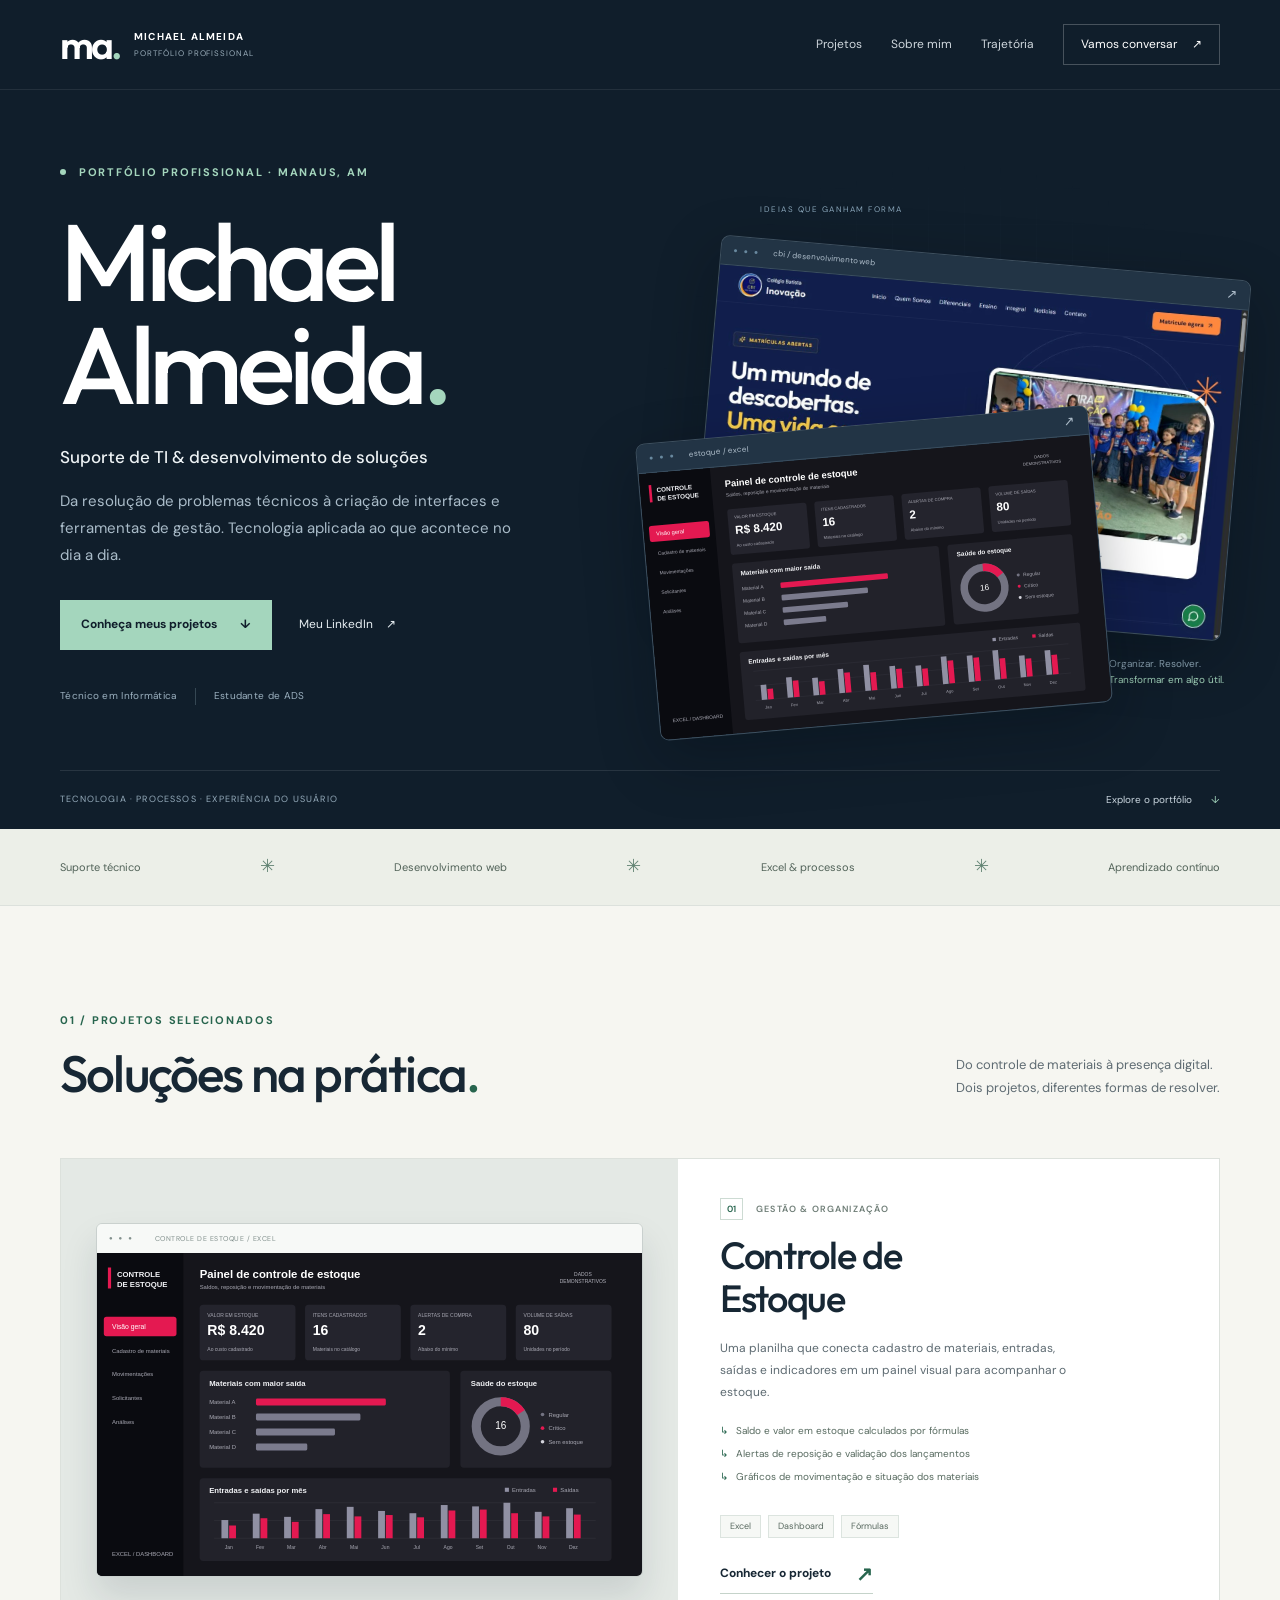
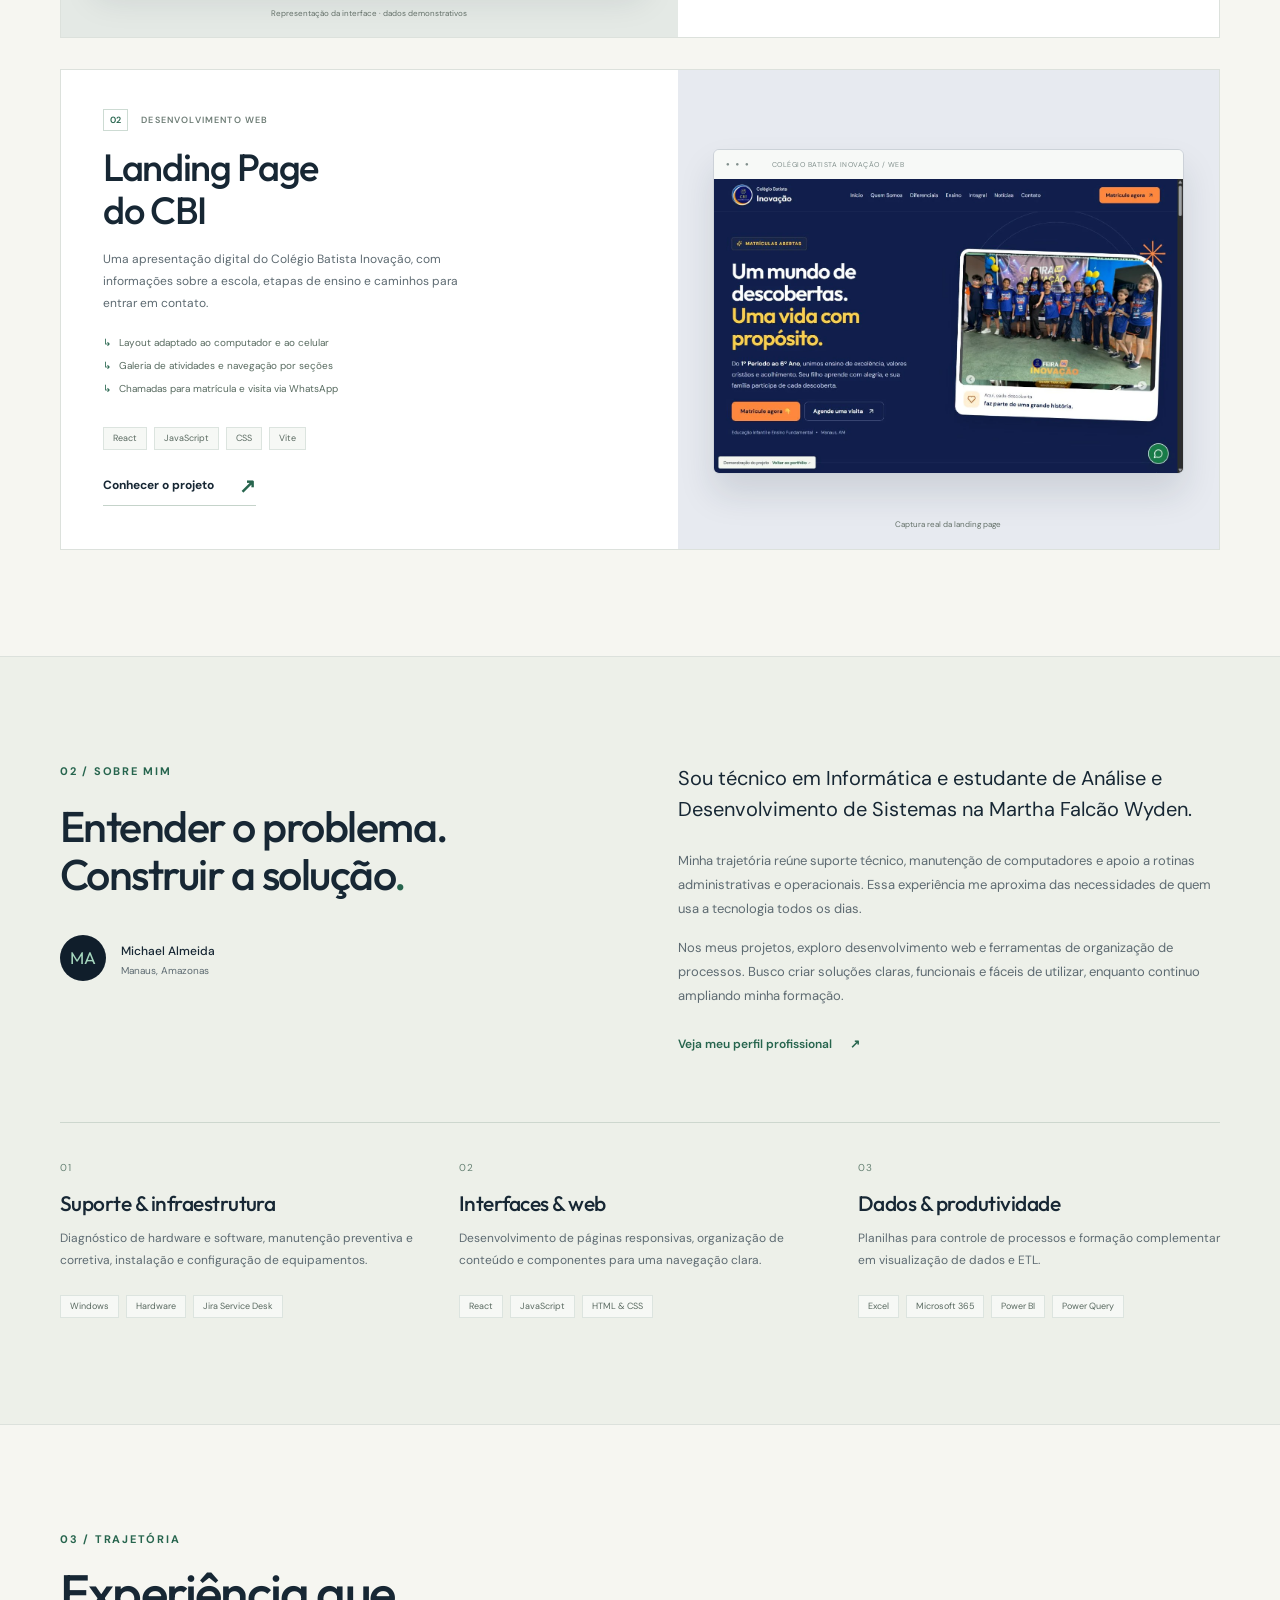
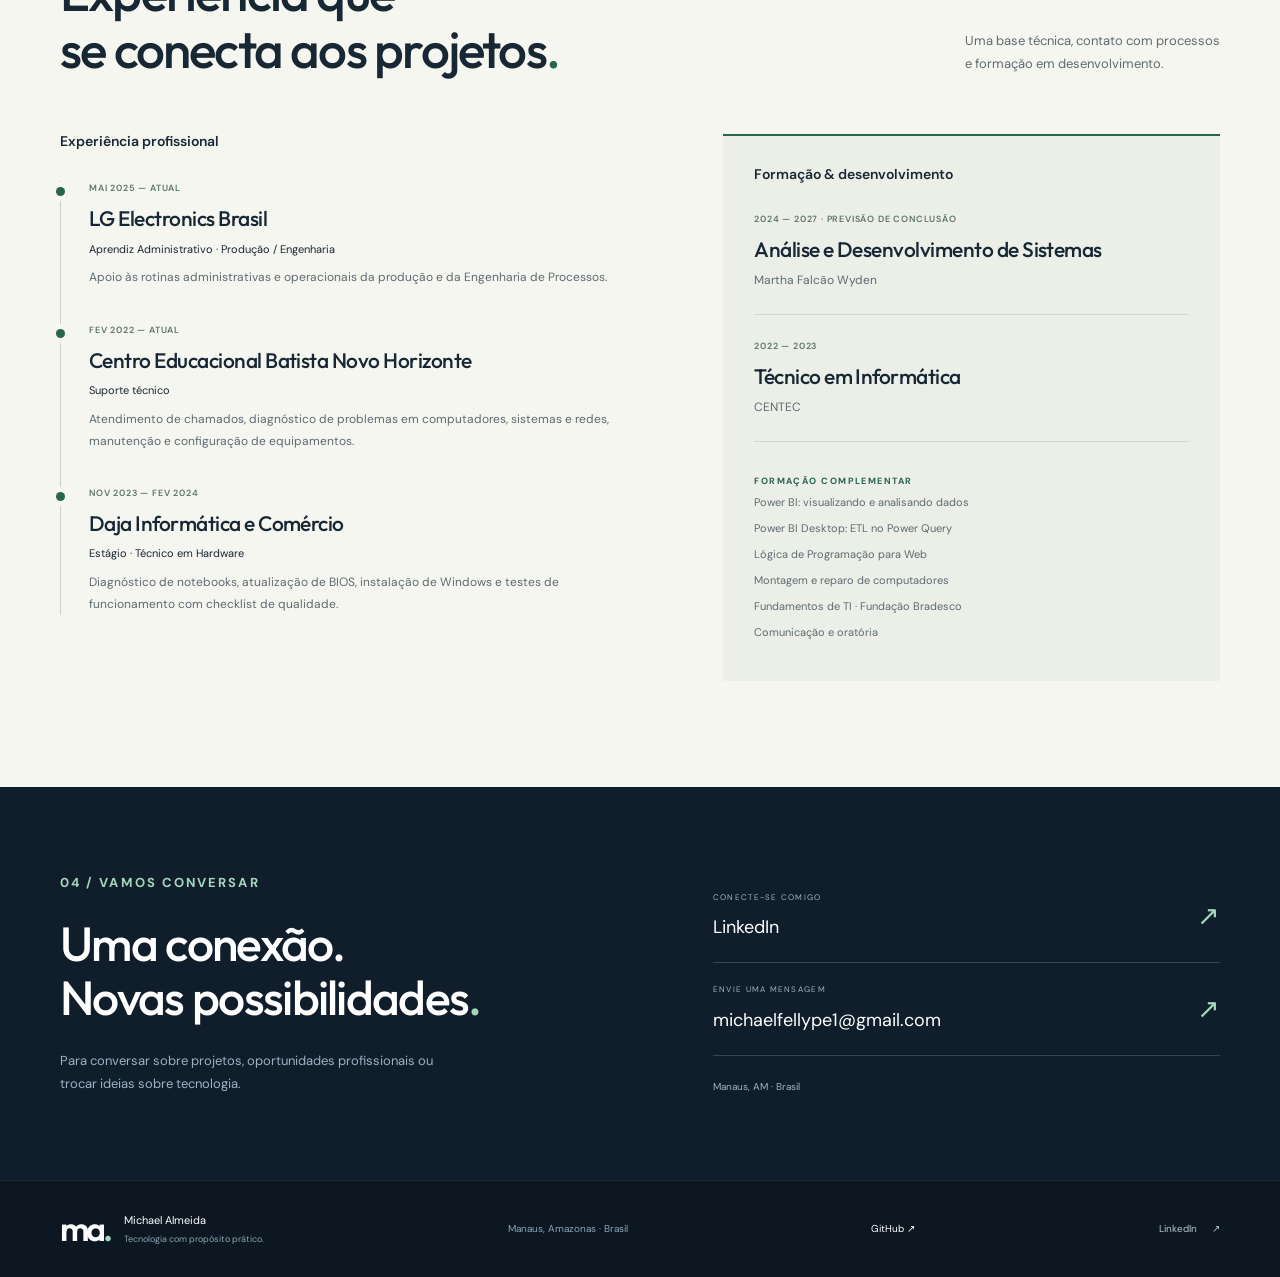
==== index.html @ f8f98b0d "Publicar portfólio profissional de Michael Almeida" ====
<!doctype html>
<html lang="pt-BR"><head><meta charset="utf-8"><meta name="viewport" content="width=device-width,initial-scale=1">
<title>Michael Almeida | Suporte de TI & Projetos</title><meta name="description" content="Conheça Michael Almeida: técnico de informática e estudante de ADS em Manaus. Projetos de controle de estoque em Excel e desenvolvimento web.">
<meta name="theme-color" content="#101e2b"><meta property="og:type" content="website"><meta property="og:locale" content="pt_BR"><meta property="og:title" content="Michael Almeida | Suporte de TI & Projetos"><meta property="og:description" content="Conheça Michael Almeida: técnico de informática e estudante de ADS em Manaus. Projetos de controle de estoque em Excel e desenvolvimento web.">
<link rel="icon" href="assets/favicon.svg" type="image/svg+xml"><link rel="preload" href="assets/fonts/dm-sans.woff2" as="font" type="font/woff2" crossorigin><link rel="stylesheet" href="assets/style.css"><script src="assets/main.js" defer></script><link rel="canonical" href="https://fellipemec.github.io/Portifolio/"><meta property="og:url" content="https://fellipemec.github.io/Portifolio/"><meta property="og:image" content="https://fellipemec.github.io/Portifolio/assets/social-card.png"><meta property="og:image:width" content="1265"><meta property="og:image:height" content="791"><meta property="og:image:alt" content="Portfólio de Michael Almeida, com projetos de controle de estoque e desenvolvimento web"><meta name="twitter:card" content="summary_large_image"><script type="application/ld+json">{"@context": "https://schema.org", "@type": "Person", "name": "Michael Almeida", "url": "https://fellipemec.github.io/Portifolio/", "jobTitle": "Técnico em Informática", "sameAs": ["https://www.linkedin.com/in/michael-almeida2/", "https://github.com/Fellipemec"]}</script></head><body>
<a class="skip-link" href="#conteudo">Pular para o conteúdo</a><header class="site-header"><div class="container header-inner">
<a class="brand" href="index.html" aria-label="Michael Almeida — início"><span class="monogram">ma<span>.</span></span><span class="brand-caption">MICHAEL ALMEIDA<br><small>PORTFÓLIO PROFISSIONAL</small></span></a>
<button class="menu-toggle" aria-label="Abrir menu" aria-controls="navigation" aria-expanded="false"><span></span><span></span></button>
<nav id="navigation" aria-label="Navegação principal"><a href="#projetos">Projetos</a><a href="#sobre">Sobre mim</a><a href="#trajetoria">Trajetória</a><a class="nav-contact" href="#contato">Vamos conversar <span aria-hidden="true">↗</span></a></nav></div></header>
<main id="conteudo">
<section class="hero" id="inicio"><div class="container hero-grid">
<div class="hero-copy"><p class="eyebrow light"><span class="status-dot"></span> PORTFÓLIO PROFISSIONAL · MANAUS, AM</p>
<h1>Michael<br>Almeida<span>.</span></h1><p class="hero-role">Suporte de TI & desenvolvimento de soluções</p>
<p class="hero-description">Da resolução de problemas técnicos à criação de interfaces e ferramentas de gestão. Tecnologia aplicada ao que acontece no dia a dia.</p>
<div class="hero-actions"><a class="button primary" href="#projetos">Conheça meus projetos <span aria-hidden="true">↓</span></a><a class="hero-link" href="https://www.linkedin.com/in/michael-almeida2/" target="_blank" rel="noopener noreferrer">Meu LinkedIn <span aria-hidden="true">↗</span></a></div>
<div class="hero-meta"><span>Técnico em Informática</span><span>Estudante de ADS</span></div></div>
<div class="hero-visual" aria-label="Prévias dos projetos de Michael Almeida">
<div class="visual-grid" aria-hidden="true"></div><span class="visual-label">IDEIAS QUE GANHAM FORMA</span>
<a class="hero-window school-window" href="projeto-cbi.html" aria-label="Conhecer a landing page do CBI"><div class="window-bar"><span class="window-dots" aria-hidden="true">● ● ●</span><span>cbi / desenvolvimento web</span><span aria-hidden="true">↗</span></div><img src="assets/cbi-preview.webp" width="1265" height="712" alt="Página inicial do Colégio Batista Inovação, com identidade azul e amarelo"></a>
<a class="hero-window stock-window" href="projeto-estoque.html" aria-label="Conhecer o controle de estoque"><div class="window-bar"><span class="window-dots" aria-hidden="true">● ● ●</span><span>estoque / excel</span><span aria-hidden="true">↗</span></div><img src="assets/estoque-preview.svg" width="1200" height="710" alt="Representação do painel de controle de estoque com dados demonstrativos"></a>
<div class="visual-note"><span class="note-mark" aria-hidden="true">↳</span><span>Organizar. Resolver.<br><strong>Transformar em algo útil.</strong></span></div></div></div>
<div class="container hero-bottom"><span>TECNOLOGIA · PROCESSOS · EXPERIÊNCIA DO USUÁRIO</span><a href="#projetos">Explore o portfólio <span aria-hidden="true">↓</span></a></div></section>
<div class="expertise-strip"><div class="container"><span>Suporte técnico</span><i aria-hidden="true">✳</i><span>Desenvolvimento web</span><i aria-hidden="true">✳</i><span>Excel & processos</span><i aria-hidden="true">✳</i><span>Aprendizado contínuo</span></div></div>
<section class="section projects" id="projetos"><div class="container"><div class="section-heading"><div><p class="eyebrow">01 / PROJETOS SELECIONADOS</p><h2>Soluções na prática<span>.</span></h2></div><p>Do controle de materiais à presença digital.<br>Dois projetos, diferentes formas de resolver.</p></div>
<article class="project-card"><a class="project-image stock-stage" href="projeto-estoque.html" aria-label="Ver projeto Controle de Estoque"><div class="project-browser"><div class="browser-top"><span aria-hidden="true">● ● ●</span><span>CONTROLE DE ESTOQUE / EXCEL</span></div><img src="assets/estoque-preview.svg" width="1200" height="710" loading="lazy" alt="Representação da interface do controle de estoque em Excel"></div><span class="image-caption">Representação da interface · dados demonstrativos</span></a>
<div class="project-copy"><div class="project-kicker"><span>01</span> GESTÃO & ORGANIZAÇÃO</div><h3>Controle de<br>Estoque</h3><p>Uma planilha que conecta cadastro de materiais, entradas, saídas e indicadores em um painel visual para acompanhar o estoque.</p><ul class="feature-list"><li>Saldo e valor em estoque calculados por fórmulas</li><li>Alertas de reposição e validação dos lançamentos</li><li>Gráficos de movimentação e situação dos materiais</li></ul><div class="tags"><span>Excel</span><span>Dashboard</span><span>Fórmulas</span></div><a class="project-link" href="projeto-estoque.html">Conhecer o projeto <span aria-hidden="true">↗</span></a></div></article>
<article class="project-card reverse"><a class="project-image school-stage" href="projeto-cbi.html" aria-label="Ver projeto Landing Page do CBI"><div class="project-browser"><div class="browser-top"><span aria-hidden="true">● ● ●</span><span>COLÉGIO BATISTA INOVAÇÃO / WEB</span></div><img src="assets/cbi-preview.webp" width="1265" height="712" loading="lazy" alt="Captura real da landing page do Colégio Batista Inovação"></div><span class="image-caption">Captura real da landing page</span></a>
<div class="project-copy"><div class="project-kicker"><span>02</span> DESENVOLVIMENTO WEB</div><h3>Landing Page<br>do CBI</h3><p>Uma apresentação digital do Colégio Batista Inovação, com informações sobre a escola, etapas de ensino e caminhos para entrar em contato.</p><ul class="feature-list"><li>Layout adaptado ao computador e ao celular</li><li>Galeria de atividades e navegação por seções</li><li>Chamadas para matrícula e visita via WhatsApp</li></ul><div class="tags"><span>React</span><span>JavaScript</span><span>CSS</span><span>Vite</span></div><a class="project-link" href="projeto-cbi.html">Conhecer o projeto <span aria-hidden="true">↗</span></a></div></article>
</div></section>
<section class="section about" id="sobre"><div class="container about-grid"><div><p class="eyebrow">02 / SOBRE MIM</p><h2>Entender o problema.<br>Construir a solução<span>.</span></h2><div class="about-signature"><span class="signature-avatar">MA</span><span><strong>Michael Almeida</strong><small>Manaus, Amazonas</small></span></div></div><div class="about-copy"><p class="lead">Sou técnico em Informática e estudante de Análise e Desenvolvimento de Sistemas na Martha Falcão Wyden.</p><p>Minha trajetória reúne suporte técnico, manutenção de computadores e apoio a rotinas administrativas e operacionais. Essa experiência me aproxima das necessidades de quem usa a tecnologia todos os dias.</p><p>Nos meus projetos, exploro desenvolvimento web e ferramentas de organização de processos. Busco criar soluções claras, funcionais e fáceis de utilizar, enquanto continuo ampliando minha formação.</p><a class="text-link" href="https://www.linkedin.com/in/michael-almeida2/" target="_blank" rel="noopener noreferrer">Veja meu perfil profissional <span aria-hidden="true">↗</span></a></div></div>
<div class="container skills-grid"><div class="skill-column"><span class="skill-number">01</span><h3>Suporte & infraestrutura</h3><p>Diagnóstico de hardware e software, manutenção preventiva e corretiva, instalação e configuração de equipamentos.</p><div class="tags"><span>Windows</span><span>Hardware</span><span>Jira Service Desk</span></div></div><div class="skill-column"><span class="skill-number">02</span><h3>Interfaces & web</h3><p>Desenvolvimento de páginas responsivas, organização de conteúdo e componentes para uma navegação clara.</p><div class="tags"><span>React</span><span>JavaScript</span><span>HTML & CSS</span></div></div><div class="skill-column"><span class="skill-number">03</span><h3>Dados & produtividade</h3><p>Planilhas para controle de processos e formação complementar em visualização de dados e ETL.</p><div class="tags"><span>Excel</span><span>Microsoft 365</span><span>Power BI</span><span>Power Query</span></div></div></div></section>
<section class="section career" id="trajetoria"><div class="container"><div class="section-heading"><div><p class="eyebrow">03 / TRAJETÓRIA</p><h2>Experiência que<br>se conecta aos projetos<span>.</span></h2></div><p>Uma base técnica, contato com processos<br>e formação em desenvolvimento.</p></div><div class="career-grid"><div><h3 class="column-title">Experiência profissional</h3><ol class="timeline"><li><span class="timeline-date">MAI 2025 — ATUAL</span><h4>LG Electronics Brasil</h4><p class="timeline-role">Aprendiz Administrativo · Produção / Engenharia</p><p>Apoio às rotinas administrativas e operacionais da produção e da Engenharia de Processos.</p></li><li><span class="timeline-date">FEV 2022 — ATUAL</span><h4>Centro Educacional Batista Novo Horizonte</h4><p class="timeline-role">Suporte técnico</p><p>Atendimento de chamados, diagnóstico de problemas em computadores, sistemas e redes, manutenção e configuração de equipamentos.</p></li><li><span class="timeline-date">NOV 2023 — FEV 2024</span><h4>Daja Informática e Comércio</h4><p class="timeline-role">Estágio · Técnico em Hardware</p><p>Diagnóstico de notebooks, atualização de BIOS, instalação de Windows e testes de funcionamento com checklist de qualidade.</p></li></ol></div><div class="education-panel"><h3 class="column-title">Formação & desenvolvimento</h3><div class="education-item"><span class="timeline-date">2024 — 2027 · PREVISÃO DE CONCLUSÃO</span><h4>Análise e Desenvolvimento de Sistemas</h4><p>Martha Falcão Wyden</p></div><div class="education-item"><span class="timeline-date">2022 — 2023</span><h4>Técnico em Informática</h4><p>CENTEC</p></div><div class="learning"><span class="eyebrow">FORMAÇÃO COMPLEMENTAR</span><ul><li>Power BI: visualizando e analisando dados</li><li>Power BI Desktop: ETL no Power Query</li><li>Lógica de Programação para Web</li><li>Montagem e reparo de computadores</li><li>Fundamentos de TI · Fundação Bradesco</li><li>Comunicação e oratória</li></ul></div></div></div></div></section>
<section class="contact" id="contato"><div class="container contact-grid"><div><p class="eyebrow light">04 / VAMOS CONVERSAR</p><h2>Uma conexão.<br>Novas possibilidades<span>.</span></h2><p>Para conversar sobre projetos, oportunidades profissionais ou trocar ideias sobre tecnologia.</p></div><div class="contact-links"><a href="https://www.linkedin.com/in/michael-almeida2/" target="_blank" rel="noopener noreferrer"><span><small>CONECTE-SE COMIGO</small>LinkedIn</span><span aria-hidden="true">↗</span></a><a href="mailto:michaelfellype1@gmail.com"><span><small>ENVIE UMA MENSAGEM</small>michaelfellype1@gmail.com</span><span aria-hidden="true">↗</span></a><p>Manaus, AM · Brasil</p></div></div></section></main>
<footer class="site-footer"><div class="container footer-inner"><a class="brand" href="index.html"><span class="monogram">ma<span>.</span></span><span>Michael Almeida<small>Tecnologia com propósito prático.</small></span></a><p>Manaus, Amazonas · Brasil</p><a href="https://github.com/Fellipemec" target="_blank" rel="noopener noreferrer">GitHub ↗</a><a href="https://www.linkedin.com/in/michael-almeida2/" target="_blank" rel="noopener noreferrer">LinkedIn <span aria-hidden="true">↗</span></a></div></footer></body></html>
---- assets/style.css ----
@font-face{font-family:DM Sans;src:url(fonts/dm-sans.woff2) format('woff2');font-weight:100 1000;font-display:swap}@font-face{font-family:Outfit;src:url(fonts/outfit.woff2) format('woff2');font-weight:100 900;font-display:swap}
:root{--navy:#101e2b;--navy2:#172938;--paper:#f6f6f1;--ink:#172734;--muted:#5e6b72;--line:#dce1dc;--accent:#a4d6bd;--green:#27654e;--white:#fff;--font:DM Sans,Arial,sans-serif}*{box-sizing:border-box}html{scroll-behavior:smooth;scroll-padding-top:95px}body{margin:0;background:var(--paper);color:var(--ink);font-family:var(--font);line-height:1.65;-webkit-font-smoothing:antialiased}a{color:inherit;text-decoration:none}button,input{font:inherit}button,a,input{-webkit-tap-highlight-color:transparent}a:focus-visible,button:focus-visible,input:focus-visible{outline:3px solid #4f9e7a;outline-offset:5px}img{display:block;max-width:100%;height:auto}h1,h2,h3,h4,p,figure{margin:0}h1,h2,h3,h4{font-family:Outfit,Arial,sans-serif;line-height:1.12;letter-spacing:-.035em;font-weight:500}h2{font-size:clamp(35px,4vw,52px)}h2>span,h1>span{color:var(--green)}p{color:var(--muted)}.container{width:min(1160px,calc(100% - 96px));margin:auto}.section{padding:106px 0}.eyebrow{font-size:11px;letter-spacing:.16em;font-weight:700;line-height:1.5;margin-bottom:23px;color:var(--green)}.eyebrow.light{color:var(--accent)}.skip-link{position:fixed;z-index:100;left:16px;top:-100px;padding:10px 15px;background:var(--white);color:var(--ink)}.skip-link:focus{top:10px}.site-header{height:90px;background:var(--navy);color:#fff;border-bottom:1px solid #ffffff14;position:sticky;top:0;z-index:20}.header-inner{height:100%;display:flex;align-items:center;justify-content:space-between;gap:30px}.brand{display:flex;align-items:center;gap:14px}.monogram{font-family:Outfit,Arial,sans-serif;font-size:39px;letter-spacing:-3px;font-weight:600;line-height:1}.monogram>span{color:var(--accent)}.brand-caption{font-size:10px;line-height:1.55;letter-spacing:.12em;font-weight:700}.brand-caption small{color:#99acb9;font-size:8px;letter-spacing:.12em;font-weight:400}.site-header nav{display:flex;align-items:center;gap:29px;font-size:12px}.site-header nav>a{padding:10px 0;color:#ced6dc}.site-header nav>a:hover{color:var(--accent)}.site-header nav>a.nav-contact{padding:10px 17px;border:1px solid #ffffff3b;color:#fff}.nav-contact span{margin-left:12px}.menu-toggle{display:none}.hero{background:var(--navy);color:#fff;overflow:hidden}.hero-grid{display:grid;grid-template-columns:1fr 1fr;gap:40px;align-items:center;padding-top:74px;padding-bottom:65px}.status-dot{display:inline-block;width:6px;height:6px;background:var(--accent);border-radius:50%;margin:0 8px 1px 0}.hero h1{font-size:clamp(70px,8.5vw,112px);line-height:.95;letter-spacing:-.055em;font-weight:500;margin:28px 0}.hero h1>span,.contact h2>span,.case-hero h1>span{color:var(--accent)}.hero-role{color:#eef3f5;font-size:17px;font-weight:500;margin-bottom:17px}.hero-description{max-width:460px;color:#aabcc9;font-size:15px;line-height:1.8}.hero-actions{display:flex;gap:27px;align-items:center;margin-top:31px}.button{display:inline-flex;gap:23px;align-items:center;justify-content:center;padding:15px 21px;font-size:12px;font-weight:700;border:0;transition:background .2s,transform .2s}.button:hover{transform:translateY(-2px)}.button.primary{color:var(--navy);background:var(--accent)}.button.primary:hover{background:#c5e7d5}.hero-link{font-size:12px;color:#e6edf1}.hero-link span{margin-left:10px}.hero-meta{display:flex;gap:18px;font-size:10px;letter-spacing:.03em;margin-top:38px;color:#9bb0bf}.hero-meta span+span{padding-left:18px;border-left:1px solid #6f859266}.hero-visual{height:495px;position:relative;isolation:isolate}.visual-grid{position:absolute;inset:-35px -55px -20px -20px;z-index:-1;background-image:linear-gradient(#aec5d809 1px,transparent 1px),linear-gradient(90deg,#aec5d809 1px,transparent 1px);background-size:36px 36px;mask-image:radial-gradient(ellipse at center,#000 20%,transparent 70%)}.visual-label{position:absolute;top:16px;left:100px;font-size:8px;letter-spacing:.19em;color:#88a4b8}.hero-window{display:block;position:absolute;width:95%;border:1px solid #a6b9c941;border-radius:9px;overflow:hidden;box-shadow:0 20px 60px #030a114d;background:#1b2c3b;transition:transform .3s}.school-window{top:70px;left:45px;transform:rotate(5deg);z-index:1}.school-window:hover{transform:rotate(2deg) translateY(-5px)}.stock-window{top:237px;left:-13px;width:81%;z-index:2;transform:rotate(-5deg)}.stock-window:hover{transform:rotate(-2deg) translateY(-5px)}.window-bar{height:29px;display:flex;align-items:center;gap:13px;padding:0 12px;color:#aebdca;font-size:8px;font-family:var(--font);border-bottom:1px solid #aec5d82e;background:#223445}.window-bar>span:last-child{margin-left:auto;font-size:13px}.window-dots{font-size:7px;letter-spacing:2px;color:#69899f}.visual-note{position:absolute;bottom:-17px;right:-4px;display:flex;align-items:center;gap:12px;color:#91a9b9;font-size:10px;line-height:1.6}.visual-note strong{font-weight:400;color:var(--accent)}.note-mark{font-size:33px;color:var(--accent)}.hero-bottom{display:flex;justify-content:space-between;align-items:center;border-top:1px solid #ffffff1a;padding:21px 0;color:#97adbd;font-size:9px;letter-spacing:.13em}.hero-bottom a{letter-spacing:0;font-size:10px;color:#cad6df}.hero-bottom a>span{margin-left:16px;color:var(--accent)}.expertise-strip{border-bottom:1px solid var(--line);background:#ecefe8}.expertise-strip>.container{display:flex;align-items:center;justify-content:space-between;gap:15px;padding:23px 0;color:#526359;font-size:11px}.expertise-strip i{color:#608271;font-size:18px;font-style:normal}.section-heading{display:flex;justify-content:space-between;align-items:flex-end;gap:30px;margin-bottom:55px}.section-heading .eyebrow{margin-bottom:17px}.section-heading>p{font-size:13px;line-height:1.8;margin-bottom:3px}.project-card{display:grid;grid-template-columns:1.14fr 1fr;background:#fff;border:1px solid var(--line);margin-top:31px;min-height:443px}.project-image{position:relative;display:flex;flex-direction:column;justify-content:center;align-items:center;padding:44px 35px 40px;overflow:hidden;min-width:0}.stock-stage{background:#e4e9e5}.school-stage{background:#e7eaf0}.project-browser{width:100%;border-radius:6px;overflow:hidden;border:1px solid #17273420;box-shadow:0 20px 35px #17273420;transition:transform .3s}.project-image:hover .project-browser{transform:translateY(-5px)}.browser-top{display:flex;align-items:center;gap:21px;font-size:7px;letter-spacing:.07em;color:#82908d;background:#f7f9f7;padding:9px 12px}.browser-top>span:first-child{font-size:6px;letter-spacing:2px}.image-caption{position:absolute;bottom:17px;font-size:8px;color:#647169;text-align:center}.project-copy{padding:43px 42px;display:flex;flex-direction:column;align-items:flex-start}.project-kicker{color:#6e7d76;font-size:9px;letter-spacing:.13em;margin-bottom:18px;font-weight:600}.project-kicker>span{color:var(--green);border:1px solid #cddbd3;padding:4px 6px;margin-right:10px;letter-spacing:0}.project-copy h3{font-size:38px;margin-bottom:17px}.project-copy>p{font-size:12px;line-height:1.85;max-width:370px}.feature-list{padding:0;list-style:none;margin:19px 0 24px;font-size:10px;color:#586b60;line-height:1.8}.feature-list li{padding-left:16px;position:relative;margin-bottom:5px}.feature-list li:before{content:'↳';position:absolute;left:0;color:var(--green)}.tags{display:flex;gap:7px;flex-wrap:wrap}.tags>span{font-size:9px;padding:4px 9px;border:1px solid #dce4df;background:#f6f8f5;color:#5a6a61;line-height:1.45}.project-link{display:inline-flex;gap:25px;justify-content:space-between;align-items:center;font-size:12px;font-weight:700;margin-top:26px;border-bottom:1px solid #c5d3ca;padding-bottom:9px;color:var(--ink)}.project-link:hover,.text-link:hover{color:var(--green)}.project-link span{color:var(--green);font-size:20px;line-height:1}.reverse .project-image{order:2}.reverse .project-copy{order:1}.about{background:#edf0e9;border-top:1px solid var(--line);border-bottom:1px solid var(--line)}.about-grid{display:grid;grid-template-columns:1fr 1fr;gap:75px}.about-grid h2{font-size:43px}.about-copy .lead{font-size:20px;line-height:1.55;color:var(--ink);margin-bottom:24px}.about-copy>p:not(.lead){font-size:13px;line-height:1.85;margin-bottom:15px}.text-link{display:inline-flex;gap:18px;align-items:center;font-size:12px;font-weight:600;color:var(--green);background:none;border:0;padding:0;cursor:pointer}.about-copy>.text-link{margin-top:12px}.about-signature{display:flex;align-items:center;gap:15px;margin-top:37px}.signature-avatar{display:flex;align-items:center;justify-content:center;width:46px;height:46px;border-radius:50%;background:var(--navy);color:var(--accent);font-family:Outfit;font-size:17px}.about-signature strong{font-size:12px;font-weight:500}.about-signature small{display:block;font-size:10px;color:var(--muted)}.skills-grid{display:grid;grid-template-columns:repeat(3,1fr);gap:37px;margin-top:66px;padding-top:37px;border-top:1px solid #cdd7ce}.skill-number{display:block;color:#688375;font-size:10px;letter-spacing:.1em;margin-bottom:15px}.skill-column h3{font-size:21px;margin-bottom:13px;letter-spacing:-.025em}.skill-column p{font-size:12px;line-height:1.8;margin-bottom:23px}.career-grid{display:grid;grid-template-columns:1.15fr 1fr;gap:92px}.column-title{font-family:var(--font);font-size:14px;letter-spacing:0;margin-bottom:32px;font-weight:600}.timeline{margin:0;padding:0 0 0 22px;list-style:none;border-left:1px solid #c7d3cb}.timeline>li{position:relative;padding:0 0 34px 6px}.timeline>li:last-child{padding-bottom:0}.timeline>li:before{content:'';position:absolute;left:-27px;top:6px;width:9px;height:9px;background:var(--green);border-radius:50%;box-shadow:0 0 0 5px var(--paper)}.timeline-date{display:block;font-size:9px;letter-spacing:.09em;color:#5b7665;margin-bottom:9px;font-weight:600}.timeline h4,.education-item h4{font-size:21px;line-height:1.3;letter-spacing:-.025em;margin-bottom:7px}.timeline p{font-size:12px;line-height:1.8}.timeline .timeline-role{color:var(--ink);font-size:11px;margin-bottom:8px}.education-panel{background:#ecefe8;padding:31px;align-self:start;border-top:2px solid var(--green)}.education-panel .column-title{margin-bottom:30px}.education-item{padding-bottom:24px;margin-bottom:24px;border-bottom:1px solid #d0d9d0}.education-item p{font-size:12px}.learning .eyebrow{font-size:9px;margin-bottom:13px}.learning ul{list-style:none;padding:0;margin:0;font-size:11px;color:var(--muted)}.learning li{margin-bottom:8px}.contact{padding:84px 0;background:var(--navy);color:#fff}.contact-grid{display:grid;grid-template-columns:1.1fr 1fr;gap:95px;align-items:center}.contact h2{font-size:48px;margin-bottom:24px}.contact p{color:#9cb2c1;font-size:13px;max-width:380px;line-height:1.8}.contact-links>a{display:flex;justify-content:space-between;align-items:center;gap:15px;border-bottom:1px solid #ffffff2b;padding:20px 0;font-size:18px}.contact-links>a:hover{color:var(--accent)}.contact-links small{display:block;font-size:8px;letter-spacing:.16em;color:#9fb4c3;margin-bottom:9px}.contact-links>a>span:last-child{font-size:27px;color:var(--accent)}.contact-links>p{margin-top:22px;font-size:10px}.site-footer{background:#0c1721;color:#fff;border-top:1px solid #ffffff14;padding:30px 0}.footer-inner{display:flex;justify-content:space-between;align-items:center;gap:20px;font-size:10px}.footer-inner .monogram{font-size:34px}.footer-inner .brand>span:last-child{font-size:11px}.footer-inner small{display:block;color:#8ba3b5;font-size:9px;margin-top:3px}.footer-inner p{color:#8ba3b5}.footer-inner>a:last-child{color:#b4c5d0}.footer-inner>a:last-child span{margin-left:12px}.back-link{font-size:12px;color:var(--green)}.case-hero{background:var(--navy);padding:38px 0 99px;color:#fff}.case-hero .back-link{color:#b1c5d1;display:inline-block;margin-bottom:55px}.case-hero .eyebrow{margin-bottom:20px}.case-hero h1{font-size:clamp(44px,6vw,74px);margin-bottom:22px;max-width:900px}.case-subtitle{max-width:620px;font-size:18px;color:#b4c7d5;line-height:1.6;margin-bottom:27px}.dark-tags>span{background:#213443;border-color:#ffffff22;color:#b7cbd9}.case-body{padding:0 0 80px}.case-preview{position:relative;margin-top:-43px;border:1px solid #cdd4cf;background:#fff;padding:18px;box-shadow:0 13px 45px #0b20300b}.case-preview>img{width:100%;aspect-ratio:1200/710;object-fit:cover;object-position:top}.case-preview figcaption{font-size:10px;text-align:center;color:var(--muted);padding:12px 4px 0}.case-narrative{display:grid;grid-template-columns:repeat(3,1fr);gap:38px;padding:72px 0;border-bottom:1px solid var(--line)}.case-narrative .eyebrow{font-size:9px;margin-bottom:16px}.case-narrative h2{font-size:28px;margin-bottom:18px}.case-narrative p{font-size:13px;line-height:1.85}.case-functions{padding:68px 0}.case-functions h2{font-size:40px}.function-grid{display:grid;grid-template-columns:repeat(3,1fr);gap:33px 36px;margin-top:40px}.function-grid article{border-top:1px solid #cdd8cf;padding-top:19px}.function-grid h3{font-size:22px;margin-bottom:13px}.function-grid p{font-size:12px;line-height:1.85}.stock-demo{padding:40px;background:#e7ece5;margin-bottom:60px;border:1px solid #d3ddd2}.demo-intro h2{font-size:38px;margin-bottom:16px}.demo-intro p{font-size:13px;margin-bottom:10px}.demo-intro .demo-note{font-size:10px;color:#52675c;margin-bottom:25px}.demo-fields{display:grid;grid-template-columns:repeat(4,1fr);gap:18px}.demo-fields label{font-size:11px;color:#4b6154}.demo-fields input{display:block;min-width:0;width:100%;background:#fff;border:1px solid #acbcb0;padding:12px 14px;margin-top:7px;font-size:16px;border-radius:0;color:var(--ink)}.demo-results{display:grid;grid-template-columns:repeat(3,1fr);gap:18px;margin:26px 0 13px;background:var(--navy);padding:26px;color:#fff}.demo-results small{font-size:8px;letter-spacing:.1em;color:#abbecb;display:block;margin-bottom:7px}.demo-results output{font-size:23px;font-family:Outfit;line-height:1.2;display:block}.demo-results .regular{color:var(--accent)}.demo-results .critical{color:#f4c573}.demo-results .empty{color:#ffb0b0}.demo-formula{font-size:10px;margin-bottom:16px}.case-next{border-top:1px solid var(--line);padding-top:29px;display:flex;justify-content:space-between;gap:20px;align-items:center}.case-next .project-link{margin:0}.case-contact{background:var(--navy);color:white;padding:51px 0}.case-contact>.container{display:flex;justify-content:space-between;align-items:center;gap:30px}.case-contact h2{font-size:32px}.live-project{display:flex;justify-content:space-between;align-items:center;gap:30px;background:#e7ece5;padding:40px;margin-bottom:60px}.live-project h2{font-size:35px;margin-bottom:12px}.live-project p{font-size:13px;max-width:500px}
@media(min-width:1500px){.hero-grid{padding-top:96px;padding-bottom:95px}.hero-visual{height:505px}}@media(max-width:1000px){.container{width:calc(100% - 64px)}.hero-grid{gap:20px}.hero h1{font-size:90px}.hero-actions{gap:18px}.hero-visual{height:430px}.school-window{left:20px}.stock-window{top:225px}.visual-note{bottom:-5px;font-size:9px}.project-copy{padding:35px 28px}.project-image{padding:35px 23px}.project-copy h3{font-size:33px}.about-grid{gap:40px}.about-grid h2{font-size:37px}.career-grid{gap:40px}.contact-grid{gap:40px}.contact-links>a{font-size:16px}.contact h2{font-size:42px}.hero-description{font-size:13px}.hero-actions .button{padding:14px 15px;gap:12px;font-size:11px}.hero-link{font-size:11px}}
@media(max-width:760px){html{scroll-padding-top:78px}.container{width:calc(100% - 40px)}.site-header{height:75px}.brand-caption{font-size:9px}.brand-caption small{font-size:7px}.monogram{font-size:35px}.menu-toggle{display:flex;flex-direction:column;gap:6px;width:41px;height:41px;justify-content:center;align-items:center;background:transparent;border:1px solid #ffffff30;cursor:pointer}.menu-toggle span{width:17px;height:1px;background:#fff;transition:transform .2s}.menu-toggle[aria-expanded=true] span:first-child{transform:translateY(3.5px) rotate(45deg)}.menu-toggle[aria-expanded=true] span:last-child{transform:translateY(-3.5px) rotate(-45deg)}.site-header nav{display:none;position:absolute;top:75px;left:0;width:100%;background:var(--navy);padding:20px;box-shadow:0 10px 15px #0002;flex-direction:column;align-items:stretch;gap:10px;border-top:1px solid #ffffff20}.site-header nav.is-open{display:flex}.site-header nav>a{padding:11px 8px}.hero-grid{grid-template-columns:1fr;padding-top:47px;padding-bottom:25px;gap:22px}.hero h1{font-size:clamp(70px,14vw,96px);margin:25px 0}.hero-role{font-size:16px}.hero-description{font-size:14px;max-width:480px}.hero-actions{gap:23px}.hero-actions .button{padding:15px 19px;font-size:12px;gap:15px}.hero-meta{margin-top:28px;font-size:9px}.hero-visual{height:350px;max-width:490px;width:100%;justify-self:center}.visual-label{left:55px;top:9px}.school-window{top:38px;left:20px;width:89%}.stock-window{top:151px;width:75%;left:0}.visual-note{bottom:0;right:5px}.hero-bottom{padding:18px 0}.hero-bottom>span{font-size:7px;letter-spacing:.09em;max-width:200px}.hero-bottom a{font-size:9px}.expertise-strip>.container{display:grid;grid-template-columns:1fr 1fr;gap:12px 15px;padding:19px 0;font-size:10px}.expertise-strip i{display:none}.section{padding:68px 0}.section-heading{display:block;margin-bottom:35px}.section-heading>p{margin-top:21px;font-size:12px}.section-heading h2{font-size:37px}.project-card{grid-template-columns:1fr;margin-top:25px}.project-image{min-height:270px;padding:30px 25px 44px}.project-copy{padding:29px}.project-copy h3{font-size:34px}.project-copy>p{font-size:13px;max-width:none}.feature-list{font-size:11px}.project-link{font-size:12px}.reverse .project-image,.reverse .project-copy{order:initial}.about-grid{grid-template-columns:1fr;gap:31px}.about-grid h2{font-size:36px}.about-signature{margin-top:26px}.about-copy .lead{font-size:19px}.skills-grid{grid-template-columns:1fr;gap:29px;margin-top:40px;padding-top:29px}.skill-column:not(:last-child){border-bottom:1px solid #d0dacf;padding-bottom:25px}.skill-column .tags{margin-top:17px}.skill-column p{margin-bottom:15px}.career-grid{grid-template-columns:1fr;gap:40px}.education-panel{padding:26px}.contact{padding:63px 0}.contact-grid{grid-template-columns:1fr;gap:27px}.contact h2{font-size:37px}.contact-links>a{font-size:16px}.footer-inner{flex-wrap:wrap;gap:25px}.footer-inner .brand{width:100%}.footer-inner p{font-size:9px}.case-hero{padding:26px 0 85px}.case-hero .back-link{margin-bottom:34px}.case-hero h1{font-size:47px}.case-subtitle{font-size:16px}.case-preview{padding:9px}.case-preview figcaption{font-size:9px}.case-narrative{grid-template-columns:1fr;padding:45px 0;gap:31px}.case-narrative h2{font-size:28px}.case-narrative p{font-size:13px}.case-functions{padding:45px 0}.case-functions h2{font-size:33px}.function-grid{grid-template-columns:1fr 1fr;gap:25px 20px;margin-top:28px}.function-grid h3{font-size:20px}.stock-demo{padding:24px;margin-bottom:40px}.demo-intro h2{font-size:30px}.demo-fields{grid-template-columns:1fr 1fr;gap:17px}.demo-results{grid-template-columns:1fr;padding:20px;gap:21px}.demo-results output{font-size:25px}.case-next{align-items:flex-start;flex-direction:column;gap:20px}.case-contact>.container{align-items:flex-start;flex-direction:column;gap:25px}.case-contact h2{font-size:29px}.live-project{flex-direction:column;align-items:flex-start;padding:25px;gap:23px}.live-project h2{font-size:30px}.case-body{padding-bottom:50px}}
@media(max-width:370px){.container{width:calc(100% - 32px)}.hero h1{font-size:68px}.hero-role{font-size:14px}.hero-actions{gap:15px}.hero-actions .button{font-size:10px;padding:14px 12px}.hero-link{font-size:10px}.hero-visual{height:307px}.stock-window{top:135px}.function-grid{grid-template-columns:1fr}.contact-links>a{font-size:14px}.hero-meta{gap:10px}.hero-meta span+span{padding-left:10px}}@media(prefers-reduced-motion:reduce){html{scroll-behavior:auto}*,*:before,*:after{transition:none!important;animation:none!important}}
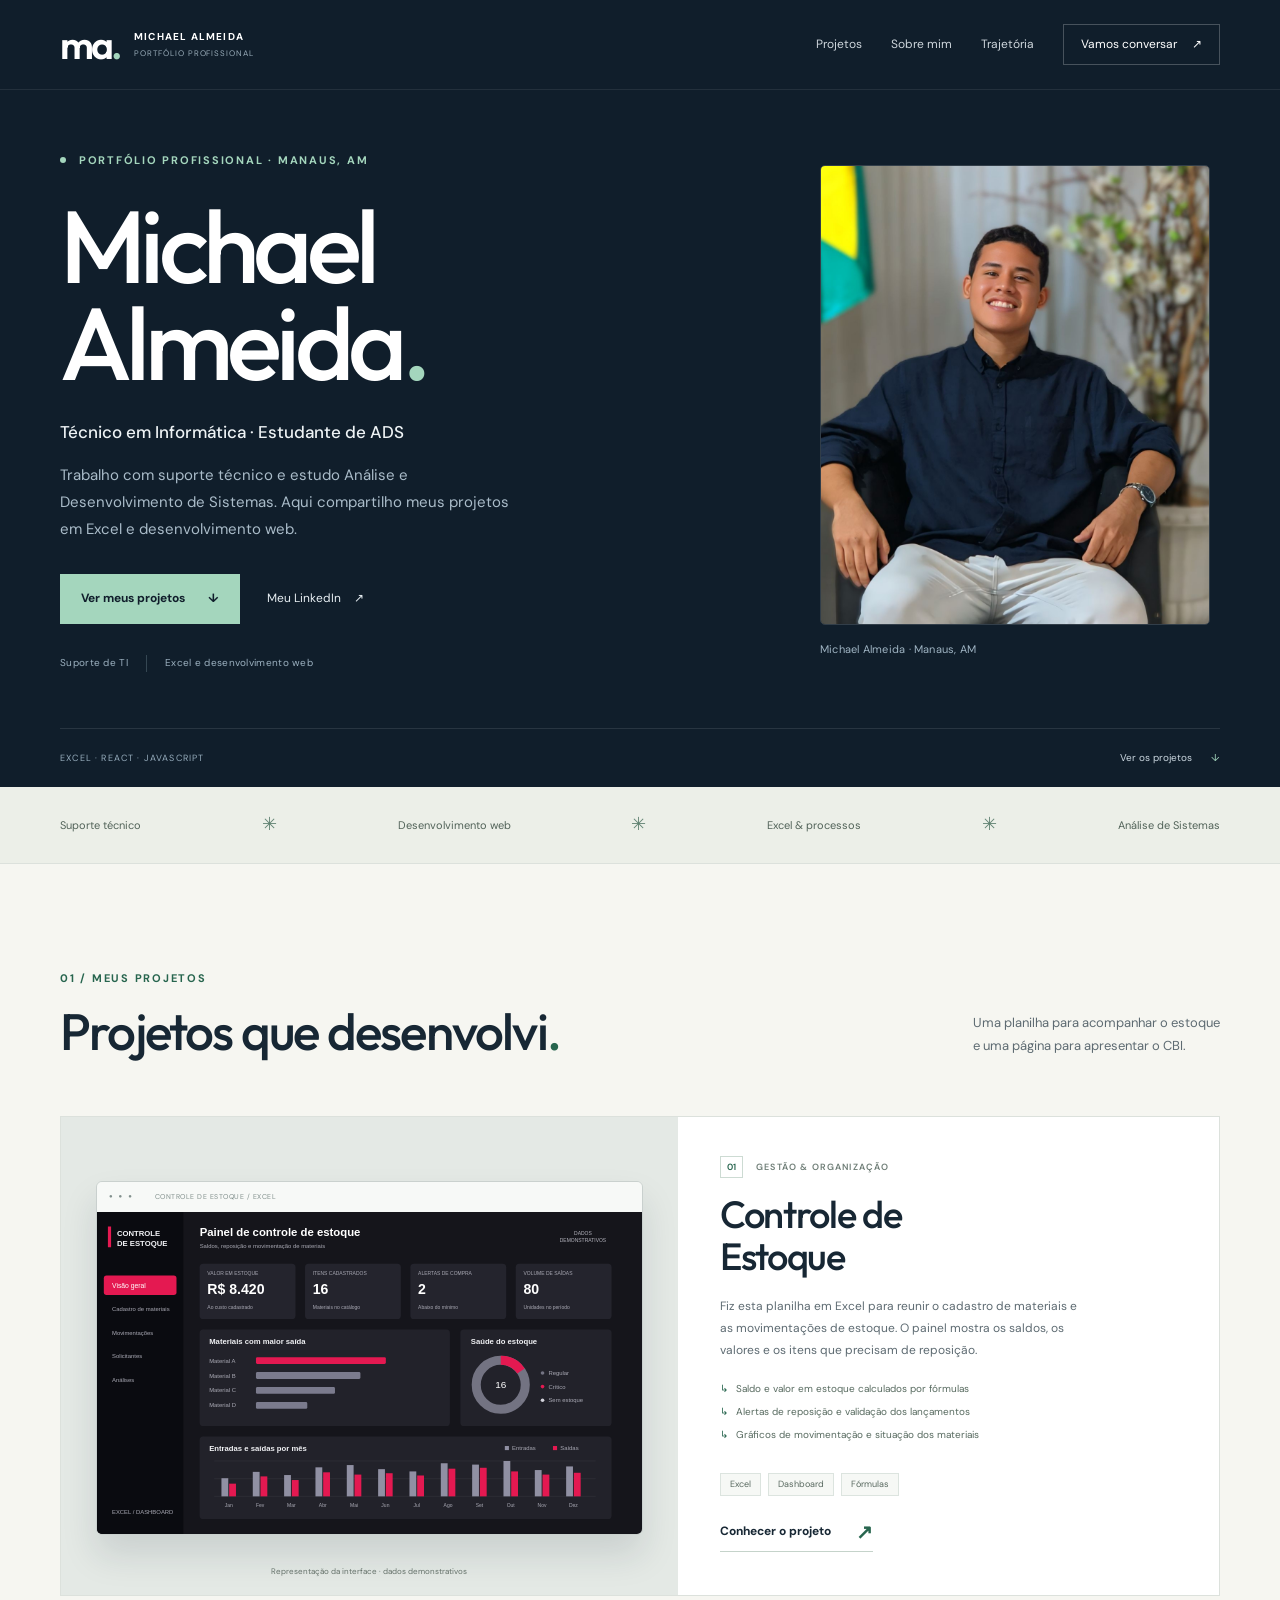
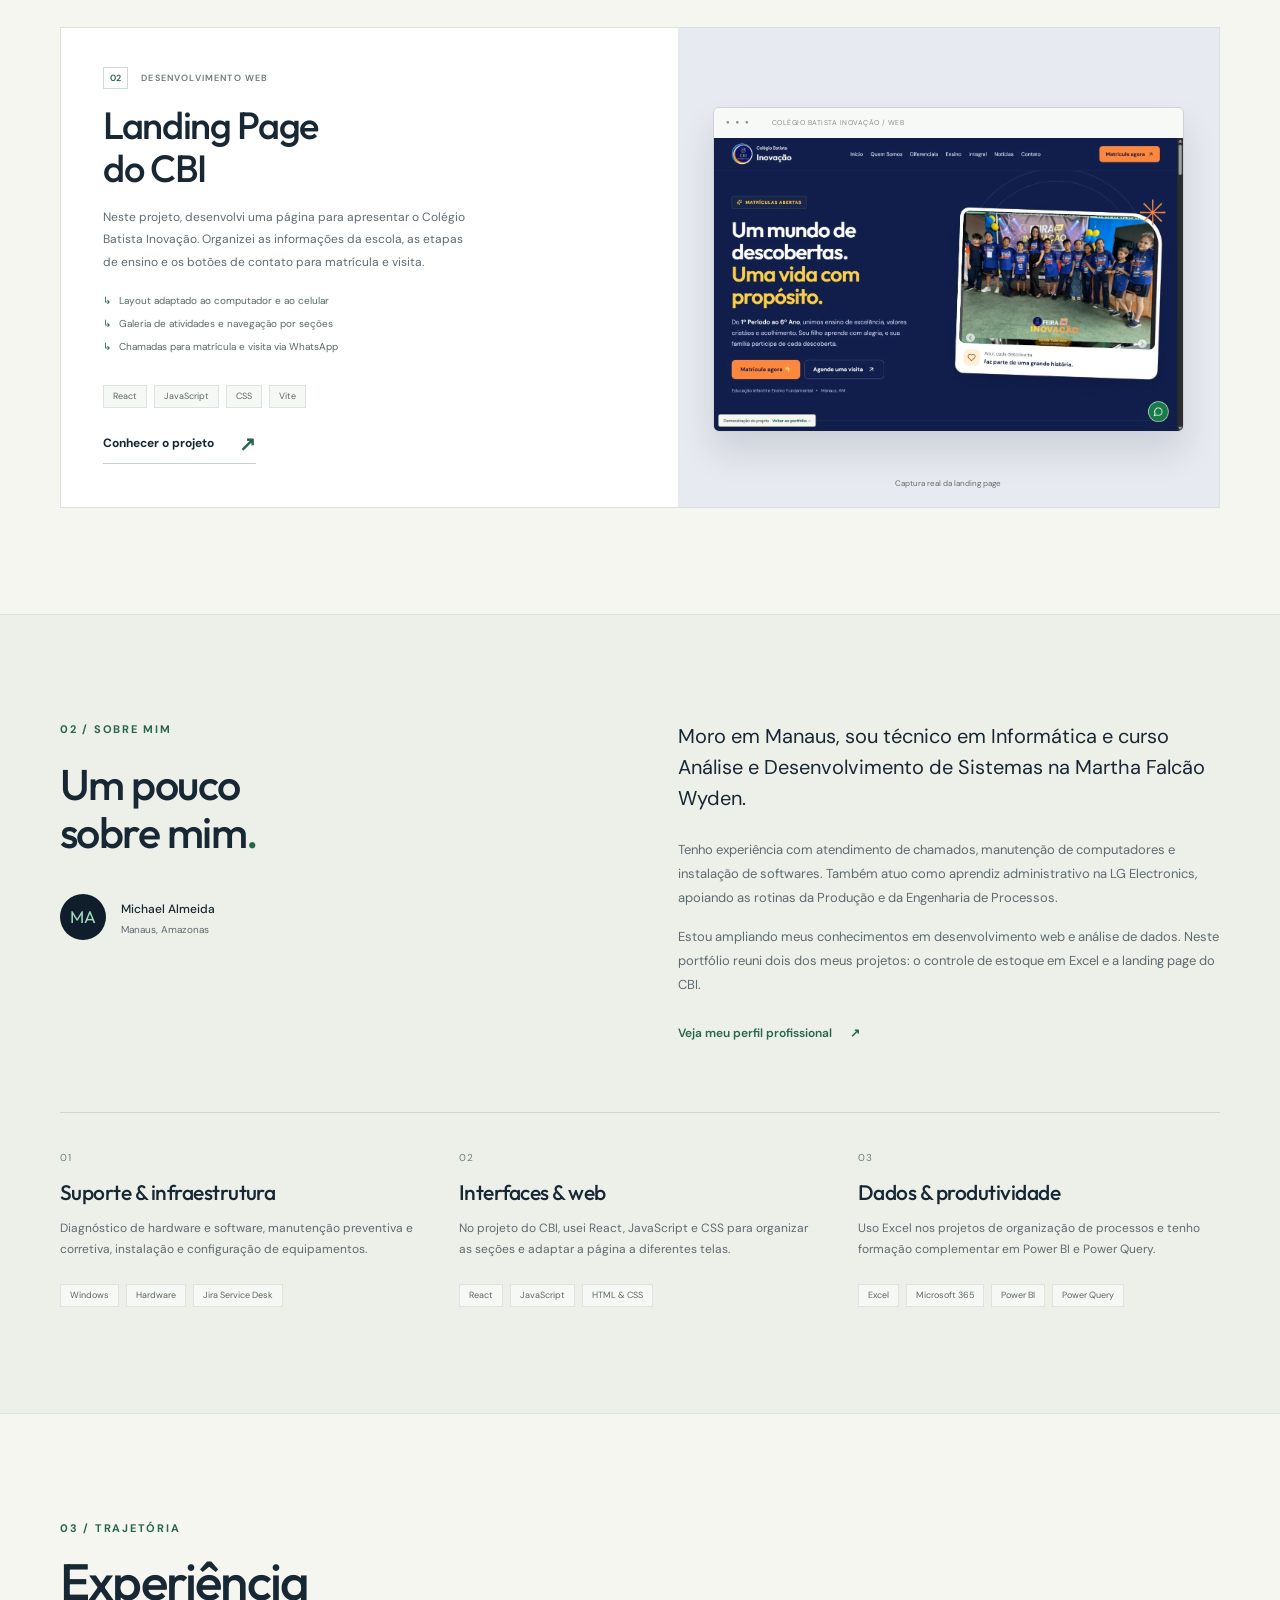
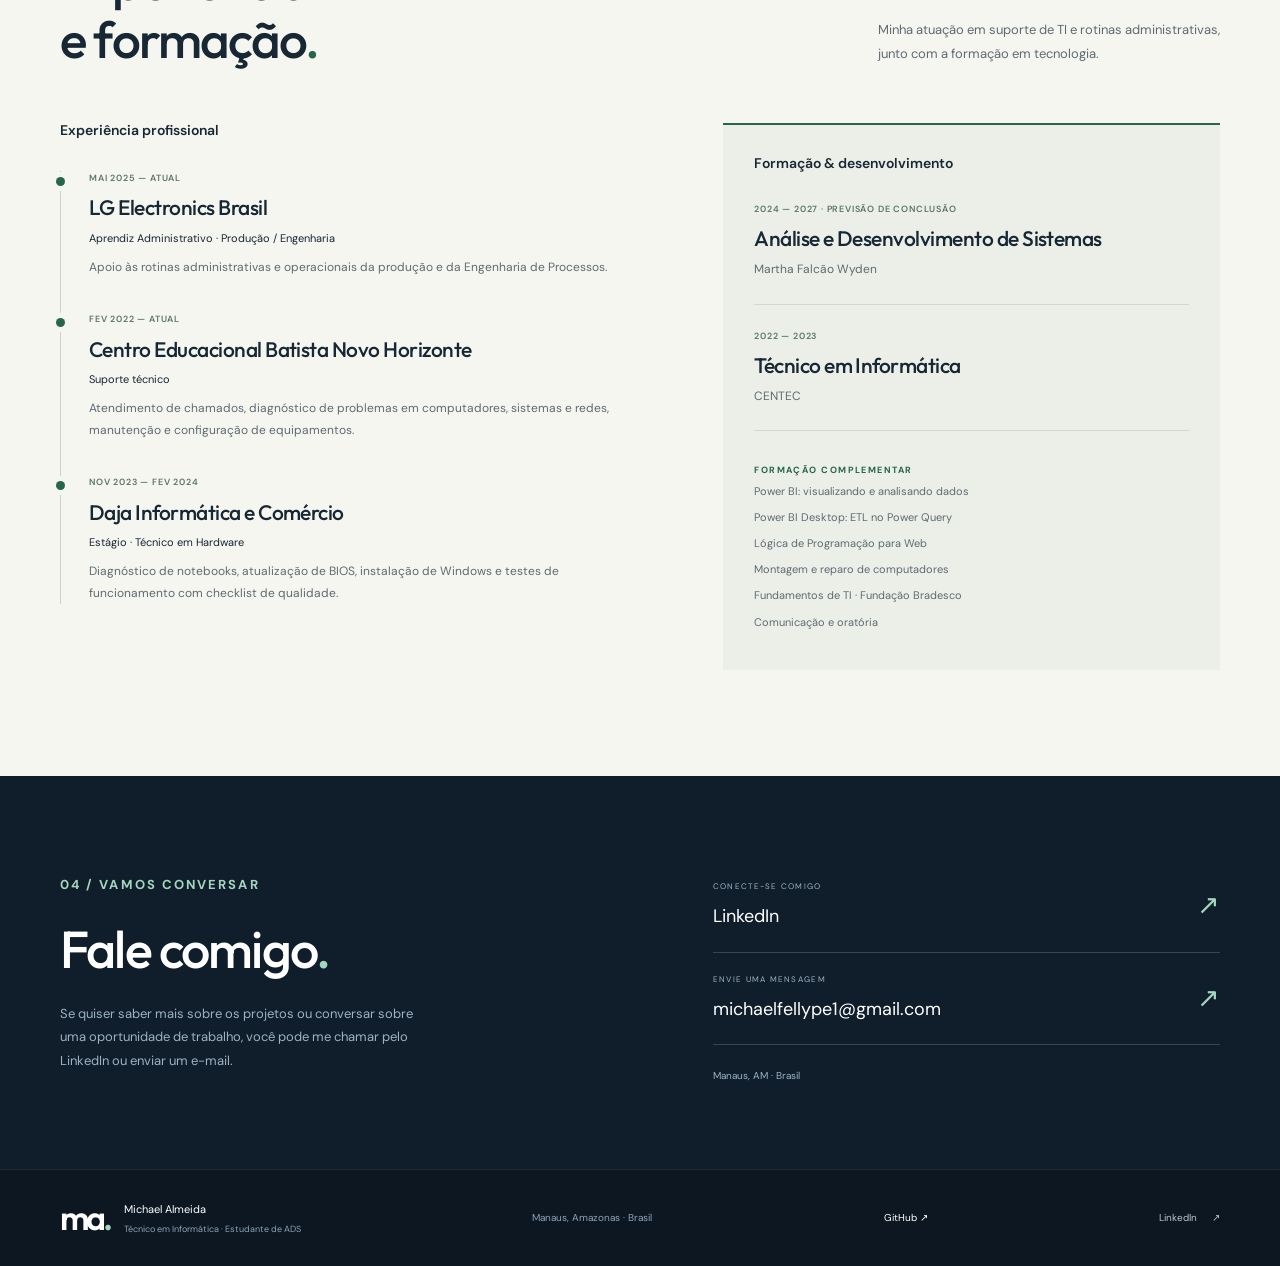
==== commit 7b140fba: "Adicionar foto de Michael e tornar os textos do portfólio mais pessoais" ====
--- a/index.html
+++ b/index.html
@@ -2,7 +2,7 @@
 <html lang="pt-BR"><head><meta charset="utf-8"><meta name="viewport" content="width=device-width,initial-scale=1">
 <title>Michael Almeida | Suporte de TI & Projetos</title><meta name="description" content="Conheça Michael Almeida: técnico de informática e estudante de ADS em Manaus. Projetos de controle de estoque em Excel e desenvolvimento web.">
 <meta name="theme-color" content="#101e2b"><meta property="og:type" content="website"><meta property="og:locale" content="pt_BR"><meta property="og:title" content="Michael Almeida | Suporte de TI & Projetos"><meta property="og:description" content="Conheça Michael Almeida: técnico de informática e estudante de ADS em Manaus. Projetos de controle de estoque em Excel e desenvolvimento web.">
-<link rel="icon" href="assets/favicon.svg" type="image/svg+xml"><link rel="preload" href="assets/fonts/dm-sans.woff2" as="font" type="font/woff2" crossorigin><link rel="stylesheet" href="assets/style.css"><script src="assets/main.js" defer></script><link rel="canonical" href="https://fellipemec.github.io/Portifolio/"><meta property="og:url" content="https://fellipemec.github.io/Portifolio/"><meta property="og:image" content="https://fellipemec.github.io/Portifolio/assets/social-card.png"><meta property="og:image:width" content="1265"><meta property="og:image:height" content="791"><meta property="og:image:alt" content="Portfólio de Michael Almeida, com projetos de controle de estoque e desenvolvimento web"><meta name="twitter:card" content="summary_large_image"><script type="application/ld+json">{"@context": "https://schema.org", "@type": "Person", "name": "Michael Almeida", "url": "https://fellipemec.github.io/Portifolio/", "jobTitle": "Técnico em Informática", "sameAs": ["https://www.linkedin.com/in/michael-almeida2/", "https://github.com/Fellipemec"]}</script></head><body>
+<link rel="icon" href="assets/favicon.svg" type="image/svg+xml"><link rel="preload" href="assets/fonts/dm-sans.woff2" as="font" type="font/woff2" crossorigin><link rel="stylesheet" href="assets/style.css?v=2"><script src="assets/main.js" defer></script><link rel="canonical" href="https://fellipemec.github.io/Portifolio/"><meta property="og:url" content="https://fellipemec.github.io/Portifolio/"><meta property="og:image" content="https://fellipemec.github.io/Portifolio/assets/social-profile.png"><meta property="og:image:width" content="1265"><meta property="og:image:height" content="791"><meta property="og:image:alt" content="Michael Almeida — portfólio de projetos em Excel e desenvolvimento web"><meta name="twitter:card" content="summary_large_image"><script type="application/ld+json">{"@context": "https://schema.org", "@type": "Person", "name": "Michael Almeida", "url": "https://fellipemec.github.io/Portifolio/", "jobTitle": "Técnico em Informática", "image": "https://fellipemec.github.io/Portifolio/assets/michael-almeida.jpeg", "sameAs": ["https://www.linkedin.com/in/michael-almeida2/", "https://github.com/Fellipemec"]}</script></head><body>
 <a class="skip-link" href="#conteudo">Pular para o conteúdo</a><header class="site-header"><div class="container header-inner">
 <a class="brand" href="index.html" aria-label="Michael Almeida — início"><span class="monogram">ma<span>.</span></span><span class="brand-caption">MICHAEL ALMEIDA<br><small>PORTFÓLIO PROFISSIONAL</small></span></a>
 <button class="menu-toggle" aria-label="Abrir menu" aria-controls="navigation" aria-expanded="false"><span></span><span></span></button>
@@ -10,25 +10,21 @@
 <main id="conteudo">
 <section class="hero" id="inicio"><div class="container hero-grid">
 <div class="hero-copy"><p class="eyebrow light"><span class="status-dot"></span> PORTFÓLIO PROFISSIONAL · MANAUS, AM</p>
-<h1>Michael<br>Almeida<span>.</span></h1><p class="hero-role">Suporte de TI & desenvolvimento de soluções</p>
-<p class="hero-description">Da resolução de problemas técnicos à criação de interfaces e ferramentas de gestão. Tecnologia aplicada ao que acontece no dia a dia.</p>
-<div class="hero-actions"><a class="button primary" href="#projetos">Conheça meus projetos <span aria-hidden="true">↓</span></a><a class="hero-link" href="https://www.linkedin.com/in/michael-almeida2/" target="_blank" rel="noopener noreferrer">Meu LinkedIn <span aria-hidden="true">↗</span></a></div>
-<div class="hero-meta"><span>Técnico em Informática</span><span>Estudante de ADS</span></div></div>
-<div class="hero-visual" aria-label="Prévias dos projetos de Michael Almeida">
-<div class="visual-grid" aria-hidden="true"></div><span class="visual-label">IDEIAS QUE GANHAM FORMA</span>
-<a class="hero-window school-window" href="projeto-cbi.html" aria-label="Conhecer a landing page do CBI"><div class="window-bar"><span class="window-dots" aria-hidden="true">● ● ●</span><span>cbi / desenvolvimento web</span><span aria-hidden="true">↗</span></div><img src="assets/cbi-preview.webp" width="1265" height="712" alt="Página inicial do Colégio Batista Inovação, com identidade azul e amarelo"></a>
-<a class="hero-window stock-window" href="projeto-estoque.html" aria-label="Conhecer o controle de estoque"><div class="window-bar"><span class="window-dots" aria-hidden="true">● ● ●</span><span>estoque / excel</span><span aria-hidden="true">↗</span></div><img src="assets/estoque-preview.svg" width="1200" height="710" alt="Representação do painel de controle de estoque com dados demonstrativos"></a>
-<div class="visual-note"><span class="note-mark" aria-hidden="true">↳</span><span>Organizar. Resolver.<br><strong>Transformar em algo útil.</strong></span></div></div></div>
-<div class="container hero-bottom"><span>TECNOLOGIA · PROCESSOS · EXPERIÊNCIA DO USUÁRIO</span><a href="#projetos">Explore o portfólio <span aria-hidden="true">↓</span></a></div></section>
-<div class="expertise-strip"><div class="container"><span>Suporte técnico</span><i aria-hidden="true">✳</i><span>Desenvolvimento web</span><i aria-hidden="true">✳</i><span>Excel & processos</span><i aria-hidden="true">✳</i><span>Aprendizado contínuo</span></div></div>
-<section class="section projects" id="projetos"><div class="container"><div class="section-heading"><div><p class="eyebrow">01 / PROJETOS SELECIONADOS</p><h2>Soluções na prática<span>.</span></h2></div><p>Do controle de materiais à presença digital.<br>Dois projetos, diferentes formas de resolver.</p></div>
+<h1>Michael<br>Almeida<span>.</span></h1><p class="hero-role">Técnico em Informática · Estudante de ADS</p>
+<p class="hero-description">Trabalho com suporte técnico e estudo Análise e Desenvolvimento de Sistemas. Aqui compartilho meus projetos em Excel e desenvolvimento web.</p>
+<div class="hero-actions"><a class="button primary" href="#projetos">Ver meus projetos <span aria-hidden="true">↓</span></a><a class="hero-link" href="https://www.linkedin.com/in/michael-almeida2/" target="_blank" rel="noopener noreferrer">Meu LinkedIn <span aria-hidden="true">↗</span></a></div>
+<div class="hero-meta"><span>Suporte de TI</span><span>Excel e desenvolvimento web</span></div></div>
+<figure class="profile-photo"><img src="assets/michael-almeida.jpeg" width="1382" height="1283" alt="Foto de Michael Almeida" fetchpriority="high"><figcaption>Michael Almeida · Manaus, AM</figcaption></figure></div>
+<div class="container hero-bottom"><span>EXCEL · REACT · JAVASCRIPT</span><a href="#projetos">Ver os projetos <span aria-hidden="true">↓</span></a></div></section>
+<div class="expertise-strip"><div class="container"><span>Suporte técnico</span><i aria-hidden="true">✳</i><span>Desenvolvimento web</span><i aria-hidden="true">✳</i><span>Excel & processos</span><i aria-hidden="true">✳</i><span>Análise de Sistemas</span></div></div>
+<section class="section projects" id="projetos"><div class="container"><div class="section-heading"><div><p class="eyebrow">01 / MEUS PROJETOS</p><h2>Projetos que desenvolvi<span>.</span></h2></div><p>Uma planilha para acompanhar o estoque<br>e uma página para apresentar o CBI.</p></div>
 <article class="project-card"><a class="project-image stock-stage" href="projeto-estoque.html" aria-label="Ver projeto Controle de Estoque"><div class="project-browser"><div class="browser-top"><span aria-hidden="true">● ● ●</span><span>CONTROLE DE ESTOQUE / EXCEL</span></div><img src="assets/estoque-preview.svg" width="1200" height="710" loading="lazy" alt="Representação da interface do controle de estoque em Excel"></div><span class="image-caption">Representação da interface · dados demonstrativos</span></a>
-<div class="project-copy"><div class="project-kicker"><span>01</span> GESTÃO & ORGANIZAÇÃO</div><h3>Controle de<br>Estoque</h3><p>Uma planilha que conecta cadastro de materiais, entradas, saídas e indicadores em um painel visual para acompanhar o estoque.</p><ul class="feature-list"><li>Saldo e valor em estoque calculados por fórmulas</li><li>Alertas de reposição e validação dos lançamentos</li><li>Gráficos de movimentação e situação dos materiais</li></ul><div class="tags"><span>Excel</span><span>Dashboard</span><span>Fórmulas</span></div><a class="project-link" href="projeto-estoque.html">Conhecer o projeto <span aria-hidden="true">↗</span></a></div></article>
+<div class="project-copy"><div class="project-kicker"><span>01</span> GESTÃO & ORGANIZAÇÃO</div><h3>Controle de<br>Estoque</h3><p>Fiz esta planilha em Excel para reunir o cadastro de materiais e as movimentações de estoque. O painel mostra os saldos, os valores e os itens que precisam de reposição.</p><ul class="feature-list"><li>Saldo e valor em estoque calculados por fórmulas</li><li>Alertas de reposição e validação dos lançamentos</li><li>Gráficos de movimentação e situação dos materiais</li></ul><div class="tags"><span>Excel</span><span>Dashboard</span><span>Fórmulas</span></div><a class="project-link" href="projeto-estoque.html">Conhecer o projeto <span aria-hidden="true">↗</span></a></div></article>
 <article class="project-card reverse"><a class="project-image school-stage" href="projeto-cbi.html" aria-label="Ver projeto Landing Page do CBI"><div class="project-browser"><div class="browser-top"><span aria-hidden="true">● ● ●</span><span>COLÉGIO BATISTA INOVAÇÃO / WEB</span></div><img src="assets/cbi-preview.webp" width="1265" height="712" loading="lazy" alt="Captura real da landing page do Colégio Batista Inovação"></div><span class="image-caption">Captura real da landing page</span></a>
-<div class="project-copy"><div class="project-kicker"><span>02</span> DESENVOLVIMENTO WEB</div><h3>Landing Page<br>do CBI</h3><p>Uma apresentação digital do Colégio Batista Inovação, com informações sobre a escola, etapas de ensino e caminhos para entrar em contato.</p><ul class="feature-list"><li>Layout adaptado ao computador e ao celular</li><li>Galeria de atividades e navegação por seções</li><li>Chamadas para matrícula e visita via WhatsApp</li></ul><div class="tags"><span>React</span><span>JavaScript</span><span>CSS</span><span>Vite</span></div><a class="project-link" href="projeto-cbi.html">Conhecer o projeto <span aria-hidden="true">↗</span></a></div></article>
+<div class="project-copy"><div class="project-kicker"><span>02</span> DESENVOLVIMENTO WEB</div><h3>Landing Page<br>do CBI</h3><p>Neste projeto, desenvolvi uma página para apresentar o Colégio Batista Inovação. Organizei as informações da escola, as etapas de ensino e os botões de contato para matrícula e visita.</p><ul class="feature-list"><li>Layout adaptado ao computador e ao celular</li><li>Galeria de atividades e navegação por seções</li><li>Chamadas para matrícula e visita via WhatsApp</li></ul><div class="tags"><span>React</span><span>JavaScript</span><span>CSS</span><span>Vite</span></div><a class="project-link" href="projeto-cbi.html">Conhecer o projeto <span aria-hidden="true">↗</span></a></div></article>
 </div></section>
-<section class="section about" id="sobre"><div class="container about-grid"><div><p class="eyebrow">02 / SOBRE MIM</p><h2>Entender o problema.<br>Construir a solução<span>.</span></h2><div class="about-signature"><span class="signature-avatar">MA</span><span><strong>Michael Almeida</strong><small>Manaus, Amazonas</small></span></div></div><div class="about-copy"><p class="lead">Sou técnico em Informática e estudante de Análise e Desenvolvimento de Sistemas na Martha Falcão Wyden.</p><p>Minha trajetória reúne suporte técnico, manutenção de computadores e apoio a rotinas administrativas e operacionais. Essa experiência me aproxima das necessidades de quem usa a tecnologia todos os dias.</p><p>Nos meus projetos, exploro desenvolvimento web e ferramentas de organização de processos. Busco criar soluções claras, funcionais e fáceis de utilizar, enquanto continuo ampliando minha formação.</p><a class="text-link" href="https://www.linkedin.com/in/michael-almeida2/" target="_blank" rel="noopener noreferrer">Veja meu perfil profissional <span aria-hidden="true">↗</span></a></div></div>
-<div class="container skills-grid"><div class="skill-column"><span class="skill-number">01</span><h3>Suporte & infraestrutura</h3><p>Diagnóstico de hardware e software, manutenção preventiva e corretiva, instalação e configuração de equipamentos.</p><div class="tags"><span>Windows</span><span>Hardware</span><span>Jira Service Desk</span></div></div><div class="skill-column"><span class="skill-number">02</span><h3>Interfaces & web</h3><p>Desenvolvimento de páginas responsivas, organização de conteúdo e componentes para uma navegação clara.</p><div class="tags"><span>React</span><span>JavaScript</span><span>HTML & CSS</span></div></div><div class="skill-column"><span class="skill-number">03</span><h3>Dados & produtividade</h3><p>Planilhas para controle de processos e formação complementar em visualização de dados e ETL.</p><div class="tags"><span>Excel</span><span>Microsoft 365</span><span>Power BI</span><span>Power Query</span></div></div></div></section>
-<section class="section career" id="trajetoria"><div class="container"><div class="section-heading"><div><p class="eyebrow">03 / TRAJETÓRIA</p><h2>Experiência que<br>se conecta aos projetos<span>.</span></h2></div><p>Uma base técnica, contato com processos<br>e formação em desenvolvimento.</p></div><div class="career-grid"><div><h3 class="column-title">Experiência profissional</h3><ol class="timeline"><li><span class="timeline-date">MAI 2025 — ATUAL</span><h4>LG Electronics Brasil</h4><p class="timeline-role">Aprendiz Administrativo · Produção / Engenharia</p><p>Apoio às rotinas administrativas e operacionais da produção e da Engenharia de Processos.</p></li><li><span class="timeline-date">FEV 2022 — ATUAL</span><h4>Centro Educacional Batista Novo Horizonte</h4><p class="timeline-role">Suporte técnico</p><p>Atendimento de chamados, diagnóstico de problemas em computadores, sistemas e redes, manutenção e configuração de equipamentos.</p></li><li><span class="timeline-date">NOV 2023 — FEV 2024</span><h4>Daja Informática e Comércio</h4><p class="timeline-role">Estágio · Técnico em Hardware</p><p>Diagnóstico de notebooks, atualização de BIOS, instalação de Windows e testes de funcionamento com checklist de qualidade.</p></li></ol></div><div class="education-panel"><h3 class="column-title">Formação & desenvolvimento</h3><div class="education-item"><span class="timeline-date">2024 — 2027 · PREVISÃO DE CONCLUSÃO</span><h4>Análise e Desenvolvimento de Sistemas</h4><p>Martha Falcão Wyden</p></div><div class="education-item"><span class="timeline-date">2022 — 2023</span><h4>Técnico em Informática</h4><p>CENTEC</p></div><div class="learning"><span class="eyebrow">FORMAÇÃO COMPLEMENTAR</span><ul><li>Power BI: visualizando e analisando dados</li><li>Power BI Desktop: ETL no Power Query</li><li>Lógica de Programação para Web</li><li>Montagem e reparo de computadores</li><li>Fundamentos de TI · Fundação Bradesco</li><li>Comunicação e oratória</li></ul></div></div></div></div></section>
-<section class="contact" id="contato"><div class="container contact-grid"><div><p class="eyebrow light">04 / VAMOS CONVERSAR</p><h2>Uma conexão.<br>Novas possibilidades<span>.</span></h2><p>Para conversar sobre projetos, oportunidades profissionais ou trocar ideias sobre tecnologia.</p></div><div class="contact-links"><a href="https://www.linkedin.com/in/michael-almeida2/" target="_blank" rel="noopener noreferrer"><span><small>CONECTE-SE COMIGO</small>LinkedIn</span><span aria-hidden="true">↗</span></a><a href="mailto:michaelfellype1@gmail.com"><span><small>ENVIE UMA MENSAGEM</small>michaelfellype1@gmail.com</span><span aria-hidden="true">↗</span></a><p>Manaus, AM · Brasil</p></div></div></section></main>
-<footer class="site-footer"><div class="container footer-inner"><a class="brand" href="index.html"><span class="monogram">ma<span>.</span></span><span>Michael Almeida<small>Tecnologia com propósito prático.</small></span></a><p>Manaus, Amazonas · Brasil</p><a href="https://github.com/Fellipemec" target="_blank" rel="noopener noreferrer">GitHub ↗</a><a href="https://www.linkedin.com/in/michael-almeida2/" target="_blank" rel="noopener noreferrer">LinkedIn <span aria-hidden="true">↗</span></a></div></footer></body></html>+<section class="section about" id="sobre"><div class="container about-grid"><div><p class="eyebrow">02 / SOBRE MIM</p><h2>Um pouco<br>sobre mim<span>.</span></h2><div class="about-signature"><span class="signature-avatar">MA</span><span><strong>Michael Almeida</strong><small>Manaus, Amazonas</small></span></div></div><div class="about-copy"><p class="lead">Moro em Manaus, sou técnico em Informática e curso Análise e Desenvolvimento de Sistemas na Martha Falcão Wyden.</p><p>Tenho experiência com atendimento de chamados, manutenção de computadores e instalação de softwares. Também atuo como aprendiz administrativo na LG Electronics, apoiando as rotinas da Produção e da Engenharia de Processos.</p><p>Estou ampliando meus conhecimentos em desenvolvimento web e análise de dados. Neste portfólio reuni dois dos meus projetos: o controle de estoque em Excel e a landing page do CBI.</p><a class="text-link" href="https://www.linkedin.com/in/michael-almeida2/" target="_blank" rel="noopener noreferrer">Veja meu perfil profissional <span aria-hidden="true">↗</span></a></div></div>
+<div class="container skills-grid"><div class="skill-column"><span class="skill-number">01</span><h3>Suporte & infraestrutura</h3><p>Diagnóstico de hardware e software, manutenção preventiva e corretiva, instalação e configuração de equipamentos.</p><div class="tags"><span>Windows</span><span>Hardware</span><span>Jira Service Desk</span></div></div><div class="skill-column"><span class="skill-number">02</span><h3>Interfaces & web</h3><p>No projeto do CBI, usei React, JavaScript e CSS para organizar as seções e adaptar a página a diferentes telas.</p><div class="tags"><span>React</span><span>JavaScript</span><span>HTML & CSS</span></div></div><div class="skill-column"><span class="skill-number">03</span><h3>Dados & produtividade</h3><p>Uso Excel nos projetos de organização de processos e tenho formação complementar em Power BI e Power Query.</p><div class="tags"><span>Excel</span><span>Microsoft 365</span><span>Power BI</span><span>Power Query</span></div></div></div></section>
+<section class="section career" id="trajetoria"><div class="container"><div class="section-heading"><div><p class="eyebrow">03 / TRAJETÓRIA</p><h2>Experiência<br>e formação<span>.</span></h2></div><p>Minha atuação em suporte de TI e rotinas administrativas,<br>junto com a formação em tecnologia.</p></div><div class="career-grid"><div><h3 class="column-title">Experiência profissional</h3><ol class="timeline"><li><span class="timeline-date">MAI 2025 — ATUAL</span><h4>LG Electronics Brasil</h4><p class="timeline-role">Aprendiz Administrativo · Produção / Engenharia</p><p>Apoio às rotinas administrativas e operacionais da produção e da Engenharia de Processos.</p></li><li><span class="timeline-date">FEV 2022 — ATUAL</span><h4>Centro Educacional Batista Novo Horizonte</h4><p class="timeline-role">Suporte técnico</p><p>Atendimento de chamados, diagnóstico de problemas em computadores, sistemas e redes, manutenção e configuração de equipamentos.</p></li><li><span class="timeline-date">NOV 2023 — FEV 2024</span><h4>Daja Informática e Comércio</h4><p class="timeline-role">Estágio · Técnico em Hardware</p><p>Diagnóstico de notebooks, atualização de BIOS, instalação de Windows e testes de funcionamento com checklist de qualidade.</p></li></ol></div><div class="education-panel"><h3 class="column-title">Formação & desenvolvimento</h3><div class="education-item"><span class="timeline-date">2024 — 2027 · PREVISÃO DE CONCLUSÃO</span><h4>Análise e Desenvolvimento de Sistemas</h4><p>Martha Falcão Wyden</p></div><div class="education-item"><span class="timeline-date">2022 — 2023</span><h4>Técnico em Informática</h4><p>CENTEC</p></div><div class="learning"><span class="eyebrow">FORMAÇÃO COMPLEMENTAR</span><ul><li>Power BI: visualizando e analisando dados</li><li>Power BI Desktop: ETL no Power Query</li><li>Lógica de Programação para Web</li><li>Montagem e reparo de computadores</li><li>Fundamentos de TI · Fundação Bradesco</li><li>Comunicação e oratória</li></ul></div></div></div></div></section>
+<section class="contact" id="contato"><div class="container contact-grid"><div><p class="eyebrow light">04 / VAMOS CONVERSAR</p><h2>Fale comigo<span>.</span></h2><p>Se quiser saber mais sobre os projetos ou conversar sobre uma oportunidade de trabalho, você pode me chamar pelo LinkedIn ou enviar um e-mail.</p></div><div class="contact-links"><a href="https://www.linkedin.com/in/michael-almeida2/" target="_blank" rel="noopener noreferrer"><span><small>CONECTE-SE COMIGO</small>LinkedIn</span><span aria-hidden="true">↗</span></a><a href="mailto:michaelfellype1@gmail.com"><span><small>ENVIE UMA MENSAGEM</small>michaelfellype1@gmail.com</span><span aria-hidden="true">↗</span></a><p>Manaus, AM · Brasil</p></div></div></section></main>
+<footer class="site-footer"><div class="container footer-inner"><a class="brand" href="index.html"><span class="monogram">ma<span>.</span></span><span>Michael Almeida<small>Técnico em Informática · Estudante de ADS</small></span></a><p>Manaus, Amazonas · Brasil</p><a href="https://github.com/Fellipemec" target="_blank" rel="noopener noreferrer">GitHub ↗</a><a href="https://www.linkedin.com/in/michael-almeida2/" target="_blank" rel="noopener noreferrer">LinkedIn <span aria-hidden="true">↗</span></a></div></footer></body></html>
--- a/assets/style.css
+++ b/assets/style.css
@@ -1,5 +1,19 @@
-@font-face{font-family:DM Sans;src:url(fonts/dm-sans.woff2) format('woff2');font-weight:100 1000;font-display:swap}@font-face{font-family:Outfit;src:url(fonts/outfit.woff2) format('woff2');font-weight:100 900;font-display:swap}
-:root{--navy:#101e2b;--navy2:#172938;--paper:#f6f6f1;--ink:#172734;--muted:#5e6b72;--line:#dce1dc;--accent:#a4d6bd;--green:#27654e;--white:#fff;--font:DM Sans,Arial,sans-serif}*{box-sizing:border-box}html{scroll-behavior:smooth;scroll-padding-top:95px}body{margin:0;background:var(--paper);color:var(--ink);font-family:var(--font);line-height:1.65;-webkit-font-smoothing:antialiased}a{color:inherit;text-decoration:none}button,input{font:inherit}button,a,input{-webkit-tap-highlight-color:transparent}a:focus-visible,button:focus-visible,input:focus-visible{outline:3px solid #4f9e7a;outline-offset:5px}img{display:block;max-width:100%;height:auto}h1,h2,h3,h4,p,figure{margin:0}h1,h2,h3,h4{font-family:Outfit,Arial,sans-serif;line-height:1.12;letter-spacing:-.035em;font-weight:500}h2{font-size:clamp(35px,4vw,52px)}h2>span,h1>span{color:var(--green)}p{color:var(--muted)}.container{width:min(1160px,calc(100% - 96px));margin:auto}.section{padding:106px 0}.eyebrow{font-size:11px;letter-spacing:.16em;font-weight:700;line-height:1.5;margin-bottom:23px;color:var(--green)}.eyebrow.light{color:var(--accent)}.skip-link{position:fixed;z-index:100;left:16px;top:-100px;padding:10px 15px;background:var(--white);color:var(--ink)}.skip-link:focus{top:10px}.site-header{height:90px;background:var(--navy);color:#fff;border-bottom:1px solid #ffffff14;position:sticky;top:0;z-index:20}.header-inner{height:100%;display:flex;align-items:center;justify-content:space-between;gap:30px}.brand{display:flex;align-items:center;gap:14px}.monogram{font-family:Outfit,Arial,sans-serif;font-size:39px;letter-spacing:-3px;font-weight:600;line-height:1}.monogram>span{color:var(--accent)}.brand-caption{font-size:10px;line-height:1.55;letter-spacing:.12em;font-weight:700}.brand-caption small{color:#99acb9;font-size:8px;letter-spacing:.12em;font-weight:400}.site-header nav{display:flex;align-items:center;gap:29px;font-size:12px}.site-header nav>a{padding:10px 0;color:#ced6dc}.site-header nav>a:hover{color:var(--accent)}.site-header nav>a.nav-contact{padding:10px 17px;border:1px solid #ffffff3b;color:#fff}.nav-contact span{margin-left:12px}.menu-toggle{display:none}.hero{background:var(--navy);color:#fff;overflow:hidden}.hero-grid{display:grid;grid-template-columns:1fr 1fr;gap:40px;align-items:center;padding-top:74px;padding-bottom:65px}.status-dot{display:inline-block;width:6px;height:6px;background:var(--accent);border-radius:50%;margin:0 8px 1px 0}.hero h1{font-size:clamp(70px,8.5vw,112px);line-height:.95;letter-spacing:-.055em;font-weight:500;margin:28px 0}.hero h1>span,.contact h2>span,.case-hero h1>span{color:var(--accent)}.hero-role{color:#eef3f5;font-size:17px;font-weight:500;margin-bottom:17px}.hero-description{max-width:460px;color:#aabcc9;font-size:15px;line-height:1.8}.hero-actions{display:flex;gap:27px;align-items:center;margin-top:31px}.button{display:inline-flex;gap:23px;align-items:center;justify-content:center;padding:15px 21px;font-size:12px;font-weight:700;border:0;transition:background .2s,transform .2s}.button:hover{transform:translateY(-2px)}.button.primary{color:var(--navy);background:var(--accent)}.button.primary:hover{background:#c5e7d5}.hero-link{font-size:12px;color:#e6edf1}.hero-link span{margin-left:10px}.hero-meta{display:flex;gap:18px;font-size:10px;letter-spacing:.03em;margin-top:38px;color:#9bb0bf}.hero-meta span+span{padding-left:18px;border-left:1px solid #6f859266}.hero-visual{height:495px;position:relative;isolation:isolate}.visual-grid{position:absolute;inset:-35px -55px -20px -20px;z-index:-1;background-image:linear-gradient(#aec5d809 1px,transparent 1px),linear-gradient(90deg,#aec5d809 1px,transparent 1px);background-size:36px 36px;mask-image:radial-gradient(ellipse at center,#000 20%,transparent 70%)}.visual-label{position:absolute;top:16px;left:100px;font-size:8px;letter-spacing:.19em;color:#88a4b8}.hero-window{display:block;position:absolute;width:95%;border:1px solid #a6b9c941;border-radius:9px;overflow:hidden;box-shadow:0 20px 60px #030a114d;background:#1b2c3b;transition:transform .3s}.school-window{top:70px;left:45px;transform:rotate(5deg);z-index:1}.school-window:hover{transform:rotate(2deg) translateY(-5px)}.stock-window{top:237px;left:-13px;width:81%;z-index:2;transform:rotate(-5deg)}.stock-window:hover{transform:rotate(-2deg) translateY(-5px)}.window-bar{height:29px;display:flex;align-items:center;gap:13px;padding:0 12px;color:#aebdca;font-size:8px;font-family:var(--font);border-bottom:1px solid #aec5d82e;background:#223445}.window-bar>span:last-child{margin-left:auto;font-size:13px}.window-dots{font-size:7px;letter-spacing:2px;color:#69899f}.visual-note{position:absolute;bottom:-17px;right:-4px;display:flex;align-items:center;gap:12px;color:#91a9b9;font-size:10px;line-height:1.6}.visual-note strong{font-weight:400;color:var(--accent)}.note-mark{font-size:33px;color:var(--accent)}.hero-bottom{display:flex;justify-content:space-between;align-items:center;border-top:1px solid #ffffff1a;padding:21px 0;color:#97adbd;font-size:9px;letter-spacing:.13em}.hero-bottom a{letter-spacing:0;font-size:10px;color:#cad6df}.hero-bottom a>span{margin-left:16px;color:var(--accent)}.expertise-strip{border-bottom:1px solid var(--line);background:#ecefe8}.expertise-strip>.container{display:flex;align-items:center;justify-content:space-between;gap:15px;padding:23px 0;color:#526359;font-size:11px}.expertise-strip i{color:#608271;font-size:18px;font-style:normal}.section-heading{display:flex;justify-content:space-between;align-items:flex-end;gap:30px;margin-bottom:55px}.section-heading .eyebrow{margin-bottom:17px}.section-heading>p{font-size:13px;line-height:1.8;margin-bottom:3px}.project-card{display:grid;grid-template-columns:1.14fr 1fr;background:#fff;border:1px solid var(--line);margin-top:31px;min-height:443px}.project-image{position:relative;display:flex;flex-direction:column;justify-content:center;align-items:center;padding:44px 35px 40px;overflow:hidden;min-width:0}.stock-stage{background:#e4e9e5}.school-stage{background:#e7eaf0}.project-browser{width:100%;border-radius:6px;overflow:hidden;border:1px solid #17273420;box-shadow:0 20px 35px #17273420;transition:transform .3s}.project-image:hover .project-browser{transform:translateY(-5px)}.browser-top{display:flex;align-items:center;gap:21px;font-size:7px;letter-spacing:.07em;color:#82908d;background:#f7f9f7;padding:9px 12px}.browser-top>span:first-child{font-size:6px;letter-spacing:2px}.image-caption{position:absolute;bottom:17px;font-size:8px;color:#647169;text-align:center}.project-copy{padding:43px 42px;display:flex;flex-direction:column;align-items:flex-start}.project-kicker{color:#6e7d76;font-size:9px;letter-spacing:.13em;margin-bottom:18px;font-weight:600}.project-kicker>span{color:var(--green);border:1px solid #cddbd3;padding:4px 6px;margin-right:10px;letter-spacing:0}.project-copy h3{font-size:38px;margin-bottom:17px}.project-copy>p{font-size:12px;line-height:1.85;max-width:370px}.feature-list{padding:0;list-style:none;margin:19px 0 24px;font-size:10px;color:#586b60;line-height:1.8}.feature-list li{padding-left:16px;position:relative;margin-bottom:5px}.feature-list li:before{content:'↳';position:absolute;left:0;color:var(--green)}.tags{display:flex;gap:7px;flex-wrap:wrap}.tags>span{font-size:9px;padding:4px 9px;border:1px solid #dce4df;background:#f6f8f5;color:#5a6a61;line-height:1.45}.project-link{display:inline-flex;gap:25px;justify-content:space-between;align-items:center;font-size:12px;font-weight:700;margin-top:26px;border-bottom:1px solid #c5d3ca;padding-bottom:9px;color:var(--ink)}.project-link:hover,.text-link:hover{color:var(--green)}.project-link span{color:var(--green);font-size:20px;line-height:1}.reverse .project-image{order:2}.reverse .project-copy{order:1}.about{background:#edf0e9;border-top:1px solid var(--line);border-bottom:1px solid var(--line)}.about-grid{display:grid;grid-template-columns:1fr 1fr;gap:75px}.about-grid h2{font-size:43px}.about-copy .lead{font-size:20px;line-height:1.55;color:var(--ink);margin-bottom:24px}.about-copy>p:not(.lead){font-size:13px;line-height:1.85;margin-bottom:15px}.text-link{display:inline-flex;gap:18px;align-items:center;font-size:12px;font-weight:600;color:var(--green);background:none;border:0;padding:0;cursor:pointer}.about-copy>.text-link{margin-top:12px}.about-signature{display:flex;align-items:center;gap:15px;margin-top:37px}.signature-avatar{display:flex;align-items:center;justify-content:center;width:46px;height:46px;border-radius:50%;background:var(--navy);color:var(--accent);font-family:Outfit;font-size:17px}.about-signature strong{font-size:12px;font-weight:500}.about-signature small{display:block;font-size:10px;color:var(--muted)}.skills-grid{display:grid;grid-template-columns:repeat(3,1fr);gap:37px;margin-top:66px;padding-top:37px;border-top:1px solid #cdd7ce}.skill-number{display:block;color:#688375;font-size:10px;letter-spacing:.1em;margin-bottom:15px}.skill-column h3{font-size:21px;margin-bottom:13px;letter-spacing:-.025em}.skill-column p{font-size:12px;line-height:1.8;margin-bottom:23px}.career-grid{display:grid;grid-template-columns:1.15fr 1fr;gap:92px}.column-title{font-family:var(--font);font-size:14px;letter-spacing:0;margin-bottom:32px;font-weight:600}.timeline{margin:0;padding:0 0 0 22px;list-style:none;border-left:1px solid #c7d3cb}.timeline>li{position:relative;padding:0 0 34px 6px}.timeline>li:last-child{padding-bottom:0}.timeline>li:before{content:'';position:absolute;left:-27px;top:6px;width:9px;height:9px;background:var(--green);border-radius:50%;box-shadow:0 0 0 5px var(--paper)}.timeline-date{display:block;font-size:9px;letter-spacing:.09em;color:#5b7665;margin-bottom:9px;font-weight:600}.timeline h4,.education-item h4{font-size:21px;line-height:1.3;letter-spacing:-.025em;margin-bottom:7px}.timeline p{font-size:12px;line-height:1.8}.timeline .timeline-role{color:var(--ink);font-size:11px;margin-bottom:8px}.education-panel{background:#ecefe8;padding:31px;align-self:start;border-top:2px solid var(--green)}.education-panel .column-title{margin-bottom:30px}.education-item{padding-bottom:24px;margin-bottom:24px;border-bottom:1px solid #d0d9d0}.education-item p{font-size:12px}.learning .eyebrow{font-size:9px;margin-bottom:13px}.learning ul{list-style:none;padding:0;margin:0;font-size:11px;color:var(--muted)}.learning li{margin-bottom:8px}.contact{padding:84px 0;background:var(--navy);color:#fff}.contact-grid{display:grid;grid-template-columns:1.1fr 1fr;gap:95px;align-items:center}.contact h2{font-size:48px;margin-bottom:24px}.contact p{color:#9cb2c1;font-size:13px;max-width:380px;line-height:1.8}.contact-links>a{display:flex;justify-content:space-between;align-items:center;gap:15px;border-bottom:1px solid #ffffff2b;padding:20px 0;font-size:18px}.contact-links>a:hover{color:var(--accent)}.contact-links small{display:block;font-size:8px;letter-spacing:.16em;color:#9fb4c3;margin-bottom:9px}.contact-links>a>span:last-child{font-size:27px;color:var(--accent)}.contact-links>p{margin-top:22px;font-size:10px}.site-footer{background:#0c1721;color:#fff;border-top:1px solid #ffffff14;padding:30px 0}.footer-inner{display:flex;justify-content:space-between;align-items:center;gap:20px;font-size:10px}.footer-inner .monogram{font-size:34px}.footer-inner .brand>span:last-child{font-size:11px}.footer-inner small{display:block;color:#8ba3b5;font-size:9px;margin-top:3px}.footer-inner p{color:#8ba3b5}.footer-inner>a:last-child{color:#b4c5d0}.footer-inner>a:last-child span{margin-left:12px}.back-link{font-size:12px;color:var(--green)}.case-hero{background:var(--navy);padding:38px 0 99px;color:#fff}.case-hero .back-link{color:#b1c5d1;display:inline-block;margin-bottom:55px}.case-hero .eyebrow{margin-bottom:20px}.case-hero h1{font-size:clamp(44px,6vw,74px);margin-bottom:22px;max-width:900px}.case-subtitle{max-width:620px;font-size:18px;color:#b4c7d5;line-height:1.6;margin-bottom:27px}.dark-tags>span{background:#213443;border-color:#ffffff22;color:#b7cbd9}.case-body{padding:0 0 80px}.case-preview{position:relative;margin-top:-43px;border:1px solid #cdd4cf;background:#fff;padding:18px;box-shadow:0 13px 45px #0b20300b}.case-preview>img{width:100%;aspect-ratio:1200/710;object-fit:cover;object-position:top}.case-preview figcaption{font-size:10px;text-align:center;color:var(--muted);padding:12px 4px 0}.case-narrative{display:grid;grid-template-columns:repeat(3,1fr);gap:38px;padding:72px 0;border-bottom:1px solid var(--line)}.case-narrative .eyebrow{font-size:9px;margin-bottom:16px}.case-narrative h2{font-size:28px;margin-bottom:18px}.case-narrative p{font-size:13px;line-height:1.85}.case-functions{padding:68px 0}.case-functions h2{font-size:40px}.function-grid{display:grid;grid-template-columns:repeat(3,1fr);gap:33px 36px;margin-top:40px}.function-grid article{border-top:1px solid #cdd8cf;padding-top:19px}.function-grid h3{font-size:22px;margin-bottom:13px}.function-grid p{font-size:12px;line-height:1.85}.stock-demo{padding:40px;background:#e7ece5;margin-bottom:60px;border:1px solid #d3ddd2}.demo-intro h2{font-size:38px;margin-bottom:16px}.demo-intro p{font-size:13px;margin-bottom:10px}.demo-intro .demo-note{font-size:10px;color:#52675c;margin-bottom:25px}.demo-fields{display:grid;grid-template-columns:repeat(4,1fr);gap:18px}.demo-fields label{font-size:11px;color:#4b6154}.demo-fields input{display:block;min-width:0;width:100%;background:#fff;border:1px solid #acbcb0;padding:12px 14px;margin-top:7px;font-size:16px;border-radius:0;color:var(--ink)}.demo-results{display:grid;grid-template-columns:repeat(3,1fr);gap:18px;margin:26px 0 13px;background:var(--navy);padding:26px;color:#fff}.demo-results small{font-size:8px;letter-spacing:.1em;color:#abbecb;display:block;margin-bottom:7px}.demo-results output{font-size:23px;font-family:Outfit;line-height:1.2;display:block}.demo-results .regular{color:var(--accent)}.demo-results .critical{color:#f4c573}.demo-results .empty{color:#ffb0b0}.demo-formula{font-size:10px;margin-bottom:16px}.case-next{border-top:1px solid var(--line);padding-top:29px;display:flex;justify-content:space-between;gap:20px;align-items:center}.case-next .project-link{margin:0}.case-contact{background:var(--navy);color:white;padding:51px 0}.case-contact>.container{display:flex;justify-content:space-between;align-items:center;gap:30px}.case-contact h2{font-size:32px}.live-project{display:flex;justify-content:space-between;align-items:center;gap:30px;background:#e7ece5;padding:40px;margin-bottom:60px}.live-project h2{font-size:35px;margin-bottom:12px}.live-project p{font-size:13px;max-width:500px}
-@media(min-width:1500px){.hero-grid{padding-top:96px;padding-bottom:95px}.hero-visual{height:505px}}@media(max-width:1000px){.container{width:calc(100% - 64px)}.hero-grid{gap:20px}.hero h1{font-size:90px}.hero-actions{gap:18px}.hero-visual{height:430px}.school-window{left:20px}.stock-window{top:225px}.visual-note{bottom:-5px;font-size:9px}.project-copy{padding:35px 28px}.project-image{padding:35px 23px}.project-copy h3{font-size:33px}.about-grid{gap:40px}.about-grid h2{font-size:37px}.career-grid{gap:40px}.contact-grid{gap:40px}.contact-links>a{font-size:16px}.contact h2{font-size:42px}.hero-description{font-size:13px}.hero-actions .button{padding:14px 15px;gap:12px;font-size:11px}.hero-link{font-size:11px}}
-@media(max-width:760px){html{scroll-padding-top:78px}.container{width:calc(100% - 40px)}.site-header{height:75px}.brand-caption{font-size:9px}.brand-caption small{font-size:7px}.monogram{font-size:35px}.menu-toggle{display:flex;flex-direction:column;gap:6px;width:41px;height:41px;justify-content:center;align-items:center;background:transparent;border:1px solid #ffffff30;cursor:pointer}.menu-toggle span{width:17px;height:1px;background:#fff;transition:transform .2s}.menu-toggle[aria-expanded=true] span:first-child{transform:translateY(3.5px) rotate(45deg)}.menu-toggle[aria-expanded=true] span:last-child{transform:translateY(-3.5px) rotate(-45deg)}.site-header nav{display:none;position:absolute;top:75px;left:0;width:100%;background:var(--navy);padding:20px;box-shadow:0 10px 15px #0002;flex-direction:column;align-items:stretch;gap:10px;border-top:1px solid #ffffff20}.site-header nav.is-open{display:flex}.site-header nav>a{padding:11px 8px}.hero-grid{grid-template-columns:1fr;padding-top:47px;padding-bottom:25px;gap:22px}.hero h1{font-size:clamp(70px,14vw,96px);margin:25px 0}.hero-role{font-size:16px}.hero-description{font-size:14px;max-width:480px}.hero-actions{gap:23px}.hero-actions .button{padding:15px 19px;font-size:12px;gap:15px}.hero-meta{margin-top:28px;font-size:9px}.hero-visual{height:350px;max-width:490px;width:100%;justify-self:center}.visual-label{left:55px;top:9px}.school-window{top:38px;left:20px;width:89%}.stock-window{top:151px;width:75%;left:0}.visual-note{bottom:0;right:5px}.hero-bottom{padding:18px 0}.hero-bottom>span{font-size:7px;letter-spacing:.09em;max-width:200px}.hero-bottom a{font-size:9px}.expertise-strip>.container{display:grid;grid-template-columns:1fr 1fr;gap:12px 15px;padding:19px 0;font-size:10px}.expertise-strip i{display:none}.section{padding:68px 0}.section-heading{display:block;margin-bottom:35px}.section-heading>p{margin-top:21px;font-size:12px}.section-heading h2{font-size:37px}.project-card{grid-template-columns:1fr;margin-top:25px}.project-image{min-height:270px;padding:30px 25px 44px}.project-copy{padding:29px}.project-copy h3{font-size:34px}.project-copy>p{font-size:13px;max-width:none}.feature-list{font-size:11px}.project-link{font-size:12px}.reverse .project-image,.reverse .project-copy{order:initial}.about-grid{grid-template-columns:1fr;gap:31px}.about-grid h2{font-size:36px}.about-signature{margin-top:26px}.about-copy .lead{font-size:19px}.skills-grid{grid-template-columns:1fr;gap:29px;margin-top:40px;padding-top:29px}.skill-column:not(:last-child){border-bottom:1px solid #d0dacf;padding-bottom:25px}.skill-column .tags{margin-top:17px}.skill-column p{margin-bottom:15px}.career-grid{grid-template-columns:1fr;gap:40px}.education-panel{padding:26px}.contact{padding:63px 0}.contact-grid{grid-template-columns:1fr;gap:27px}.contact h2{font-size:37px}.contact-links>a{font-size:16px}.footer-inner{flex-wrap:wrap;gap:25px}.footer-inner .brand{width:100%}.footer-inner p{font-size:9px}.case-hero{padding:26px 0 85px}.case-hero .back-link{margin-bottom:34px}.case-hero h1{font-size:47px}.case-subtitle{font-size:16px}.case-preview{padding:9px}.case-preview figcaption{font-size:9px}.case-narrative{grid-template-columns:1fr;padding:45px 0;gap:31px}.case-narrative h2{font-size:28px}.case-narrative p{font-size:13px}.case-functions{padding:45px 0}.case-functions h2{font-size:33px}.function-grid{grid-template-columns:1fr 1fr;gap:25px 20px;margin-top:28px}.function-grid h3{font-size:20px}.stock-demo{padding:24px;margin-bottom:40px}.demo-intro h2{font-size:30px}.demo-fields{grid-template-columns:1fr 1fr;gap:17px}.demo-results{grid-template-columns:1fr;padding:20px;gap:21px}.demo-results output{font-size:25px}.case-next{align-items:flex-start;flex-direction:column;gap:20px}.case-contact>.container{align-items:flex-start;flex-direction:column;gap:25px}.case-contact h2{font-size:29px}.live-project{flex-direction:column;align-items:flex-start;padding:25px;gap:23px}.live-project h2{font-size:30px}.case-body{padding-bottom:50px}}
-@media(max-width:370px){.container{width:calc(100% - 32px)}.hero h1{font-size:68px}.hero-role{font-size:14px}.hero-actions{gap:15px}.hero-actions .button{font-size:10px;padding:14px 12px}.hero-link{font-size:10px}.hero-visual{height:307px}.stock-window{top:135px}.function-grid{grid-template-columns:1fr}.contact-links>a{font-size:14px}.hero-meta{gap:10px}.hero-meta span+span{padding-left:10px}}@media(prefers-reduced-motion:reduce){html{scroll-behavior:auto}*,*:before,*:after{transition:none!important;animation:none!important}}
+@font-face{font-family:DM Sans;src:url(fonts/dm-sans.woff2) format('woff2');font-weight:100 1000;font-display:swap}@font-face{font-family:Outfit;src:url(fonts/outfit.woff2) format('woff2');font-weight:100 900;font-display:swap}
+:root{--navy:#101e2b;--navy2:#172938;--paper:#f6f6f1;--ink:#172734;--muted:#5e6b72;--line:#dce1dc;--accent:#a4d6bd;--green:#27654e;--white:#fff;--font:DM Sans,Arial,sans-serif}*{box-sizing:border-box}html{scroll-behavior:smooth;scroll-padding-top:95px}body{margin:0;background:var(--paper);color:var(--ink);font-family:var(--font);line-height:1.65;-webkit-font-smoothing:antialiased}a{color:inherit;text-decoration:none}button,input{font:inherit}button,a,input{-webkit-tap-highlight-color:transparent}a:focus-visible,button:focus-visible,input:focus-visible{outline:3px solid #4f9e7a;outline-offset:5px}img{display:block;max-width:100%;height:auto}h1,h2,h3,h4,p,figure{margin:0}h1,h2,h3,h4{font-family:Outfit,Arial,sans-serif;line-height:1.12;letter-spacing:-.035em;font-weight:500}h2{font-size:clamp(35px,4vw,52px)}h2>span,h1>span{color:var(--green)}p{color:var(--muted)}.container{width:min(1160px,calc(100% - 96px));margin:auto}.section{padding:106px 0}.eyebrow{font-size:11px;letter-spacing:.16em;font-weight:700;line-height:1.5;margin-bottom:23px;color:var(--green)}.eyebrow.light{color:var(--accent)}.skip-link{position:fixed;z-index:100;left:16px;top:-100px;padding:10px 15px;background:var(--white);color:var(--ink)}.skip-link:focus{top:10px}.site-header{height:90px;background:var(--navy);color:#fff;border-bottom:1px solid #ffffff14;position:sticky;top:0;z-index:20}.header-inner{height:100%;display:flex;align-items:center;justify-content:space-between;gap:30px}.brand{display:flex;align-items:center;gap:14px}.monogram{font-family:Outfit,Arial,sans-serif;font-size:39px;letter-spacing:-3px;font-weight:600;line-height:1}.monogram>span{color:var(--accent)}.brand-caption{font-size:10px;line-height:1.55;letter-spacing:.12em;font-weight:700}.brand-caption small{color:#99acb9;font-size:8px;letter-spacing:.12em;font-weight:400}.site-header nav{display:flex;align-items:center;gap:29px;font-size:12px}.site-header nav>a{padding:10px 0;color:#ced6dc}.site-header nav>a:hover{color:var(--accent)}.site-header nav>a.nav-contact{padding:10px 17px;border:1px solid #ffffff3b;color:#fff}.nav-contact span{margin-left:12px}.menu-toggle{display:none}.hero{background:var(--navy);color:#fff;overflow:hidden}.hero-grid{display:grid;grid-template-columns:1fr 1fr;gap:40px;align-items:center;padding-top:74px;padding-bottom:65px}.status-dot{display:inline-block;width:6px;height:6px;background:var(--accent);border-radius:50%;margin:0 8px 1px 0}.hero h1{font-size:clamp(70px,8.5vw,112px);line-height:.95;letter-spacing:-.055em;font-weight:500;margin:28px 0}.hero h1>span,.contact h2>span,.case-hero h1>span{color:var(--accent)}.hero-role{color:#eef3f5;font-size:17px;font-weight:500;margin-bottom:17px}.hero-description{max-width:460px;color:#aabcc9;font-size:15px;line-height:1.8}.hero-actions{display:flex;gap:27px;align-items:center;margin-top:31px}.button{display:inline-flex;gap:23px;align-items:center;justify-content:center;padding:15px 21px;font-size:12px;font-weight:700;border:0;transition:background .2s,transform .2s}.button:hover{transform:translateY(-2px)}.button.primary{color:var(--navy);background:var(--accent)}.button.primary:hover{background:#c5e7d5}.hero-link{font-size:12px;color:#e6edf1}.hero-link span{margin-left:10px}.hero-meta{display:flex;gap:18px;font-size:10px;letter-spacing:.03em;margin-top:38px;color:#9bb0bf}.hero-meta span+span{padding-left:18px;border-left:1px solid #6f859266}.hero-visual{height:495px;position:relative;isolation:isolate}.visual-grid{position:absolute;inset:-35px -55px -20px -20px;z-index:-1;background-image:linear-gradient(#aec5d809 1px,transparent 1px),linear-gradient(90deg,#aec5d809 1px,transparent 1px);background-size:36px 36px;mask-image:radial-gradient(ellipse at center,#000 20%,transparent 70%)}.visual-label{position:absolute;top:16px;left:100px;font-size:8px;letter-spacing:.19em;color:#88a4b8}.hero-window{display:block;position:absolute;width:95%;border:1px solid #a6b9c941;border-radius:9px;overflow:hidden;box-shadow:0 20px 60px #030a114d;background:#1b2c3b;transition:transform .3s}.school-window{top:70px;left:45px;transform:rotate(5deg);z-index:1}.school-window:hover{transform:rotate(2deg) translateY(-5px)}.stock-window{top:237px;left:-13px;width:81%;z-index:2;transform:rotate(-5deg)}.stock-window:hover{transform:rotate(-2deg) translateY(-5px)}.window-bar{height:29px;display:flex;align-items:center;gap:13px;padding:0 12px;color:#aebdca;font-size:8px;font-family:var(--font);border-bottom:1px solid #aec5d82e;background:#223445}.window-bar>span:last-child{margin-left:auto;font-size:13px}.window-dots{font-size:7px;letter-spacing:2px;color:#69899f}.visual-note{position:absolute;bottom:-17px;right:-4px;display:flex;align-items:center;gap:12px;color:#91a9b9;font-size:10px;line-height:1.6}.visual-note strong{font-weight:400;color:var(--accent)}.note-mark{font-size:33px;color:var(--accent)}.hero-bottom{display:flex;justify-content:space-between;align-items:center;border-top:1px solid #ffffff1a;padding:21px 0;color:#97adbd;font-size:9px;letter-spacing:.13em}.hero-bottom a{letter-spacing:0;font-size:10px;color:#cad6df}.hero-bottom a>span{margin-left:16px;color:var(--accent)}.expertise-strip{border-bottom:1px solid var(--line);background:#ecefe8}.expertise-strip>.container{display:flex;align-items:center;justify-content:space-between;gap:15px;padding:23px 0;color:#526359;font-size:11px}.expertise-strip i{color:#608271;font-size:18px;font-style:normal}.section-heading{display:flex;justify-content:space-between;align-items:flex-end;gap:30px;margin-bottom:55px}.section-heading .eyebrow{margin-bottom:17px}.section-heading>p{font-size:13px;line-height:1.8;margin-bottom:3px}.project-card{display:grid;grid-template-columns:1.14fr 1fr;background:#fff;border:1px solid var(--line);margin-top:31px;min-height:443px}.project-image{position:relative;display:flex;flex-direction:column;justify-content:center;align-items:center;padding:44px 35px 40px;overflow:hidden;min-width:0}.stock-stage{background:#e4e9e5}.school-stage{background:#e7eaf0}.project-browser{width:100%;border-radius:6px;overflow:hidden;border:1px solid #17273420;box-shadow:0 20px 35px #17273420;transition:transform .3s}.project-image:hover .project-browser{transform:translateY(-5px)}.browser-top{display:flex;align-items:center;gap:21px;font-size:7px;letter-spacing:.07em;color:#82908d;background:#f7f9f7;padding:9px 12px}.browser-top>span:first-child{font-size:6px;letter-spacing:2px}.image-caption{position:absolute;bottom:17px;font-size:8px;color:#647169;text-align:center}.project-copy{padding:43px 42px;display:flex;flex-direction:column;align-items:flex-start}.project-kicker{color:#6e7d76;font-size:9px;letter-spacing:.13em;margin-bottom:18px;font-weight:600}.project-kicker>span{color:var(--green);border:1px solid #cddbd3;padding:4px 6px;margin-right:10px;letter-spacing:0}.project-copy h3{font-size:38px;margin-bottom:17px}.project-copy>p{font-size:12px;line-height:1.85;max-width:370px}.feature-list{padding:0;list-style:none;margin:19px 0 24px;font-size:10px;color:#586b60;line-height:1.8}.feature-list li{padding-left:16px;position:relative;margin-bottom:5px}.feature-list li:before{content:'↳';position:absolute;left:0;color:var(--green)}.tags{display:flex;gap:7px;flex-wrap:wrap}.tags>span{font-size:9px;padding:4px 9px;border:1px solid #dce4df;background:#f6f8f5;color:#5a6a61;line-height:1.45}.project-link{display:inline-flex;gap:25px;justify-content:space-between;align-items:center;font-size:12px;font-weight:700;margin-top:26px;border-bottom:1px solid #c5d3ca;padding-bottom:9px;color:var(--ink)}.project-link:hover,.text-link:hover{color:var(--green)}.project-link span{color:var(--green);font-size:20px;line-height:1}.reverse .project-image{order:2}.reverse .project-copy{order:1}.about{background:#edf0e9;border-top:1px solid var(--line);border-bottom:1px solid var(--line)}.about-grid{display:grid;grid-template-columns:1fr 1fr;gap:75px}.about-grid h2{font-size:43px}.about-copy .lead{font-size:20px;line-height:1.55;color:var(--ink);margin-bottom:24px}.about-copy>p:not(.lead){font-size:13px;line-height:1.85;margin-bottom:15px}.text-link{display:inline-flex;gap:18px;align-items:center;font-size:12px;font-weight:600;color:var(--green);background:none;border:0;padding:0;cursor:pointer}.about-copy>.text-link{margin-top:12px}.about-signature{display:flex;align-items:center;gap:15px;margin-top:37px}.signature-avatar{display:flex;align-items:center;justify-content:center;width:46px;height:46px;border-radius:50%;background:var(--navy);color:var(--accent);font-family:Outfit;font-size:17px}.about-signature strong{font-size:12px;font-weight:500}.about-signature small{display:block;font-size:10px;color:var(--muted)}.skills-grid{display:grid;grid-template-columns:repeat(3,1fr);gap:37px;margin-top:66px;padding-top:37px;border-top:1px solid #cdd7ce}.skill-number{display:block;color:#688375;font-size:10px;letter-spacing:.1em;margin-bottom:15px}.skill-column h3{font-size:21px;margin-bottom:13px;letter-spacing:-.025em}.skill-column p{font-size:12px;line-height:1.8;margin-bottom:23px}.career-grid{display:grid;grid-template-columns:1.15fr 1fr;gap:92px}.column-title{font-family:var(--font);font-size:14px;letter-spacing:0;margin-bottom:32px;font-weight:600}.timeline{margin:0;padding:0 0 0 22px;list-style:none;border-left:1px solid #c7d3cb}.timeline>li{position:relative;padding:0 0 34px 6px}.timeline>li:last-child{padding-bottom:0}.timeline>li:before{content:'';position:absolute;left:-27px;top:6px;width:9px;height:9px;background:var(--green);border-radius:50%;box-shadow:0 0 0 5px var(--paper)}.timeline-date{display:block;font-size:9px;letter-spacing:.09em;color:#5b7665;margin-bottom:9px;font-weight:600}.timeline h4,.education-item h4{font-size:21px;line-height:1.3;letter-spacing:-.025em;margin-bottom:7px}.timeline p{font-size:12px;line-height:1.8}.timeline .timeline-role{color:var(--ink);font-size:11px;margin-bottom:8px}.education-panel{background:#ecefe8;padding:31px;align-self:start;border-top:2px solid var(--green)}.education-panel .column-title{margin-bottom:30px}.education-item{padding-bottom:24px;margin-bottom:24px;border-bottom:1px solid #d0d9d0}.education-item p{font-size:12px}.learning .eyebrow{font-size:9px;margin-bottom:13px}.learning ul{list-style:none;padding:0;margin:0;font-size:11px;color:var(--muted)}.learning li{margin-bottom:8px}.contact{padding:84px 0;background:var(--navy);color:#fff}.contact-grid{display:grid;grid-template-columns:1.1fr 1fr;gap:95px;align-items:center}.contact h2{font-size:48px;margin-bottom:24px}.contact p{color:#9cb2c1;font-size:13px;max-width:380px;line-height:1.8}.contact-links>a{display:flex;justify-content:space-between;align-items:center;gap:15px;border-bottom:1px solid #ffffff2b;padding:20px 0;font-size:18px}.contact-links>a:hover{color:var(--accent)}.contact-links small{display:block;font-size:8px;letter-spacing:.16em;color:#9fb4c3;margin-bottom:9px}.contact-links>a>span:last-child{font-size:27px;color:var(--accent)}.contact-links>p{margin-top:22px;font-size:10px}.site-footer{background:#0c1721;color:#fff;border-top:1px solid #ffffff14;padding:30px 0}.footer-inner{display:flex;justify-content:space-between;align-items:center;gap:20px;font-size:10px}.footer-inner .monogram{font-size:34px}.footer-inner .brand>span:last-child{font-size:11px}.footer-inner small{display:block;color:#8ba3b5;font-size:9px;margin-top:3px}.footer-inner p{color:#8ba3b5}.footer-inner>a:last-child{color:#b4c5d0}.footer-inner>a:last-child span{margin-left:12px}.back-link{font-size:12px;color:var(--green)}.case-hero{background:var(--navy);padding:38px 0 99px;color:#fff}.case-hero .back-link{color:#b1c5d1;display:inline-block;margin-bottom:55px}.case-hero .eyebrow{margin-bottom:20px}.case-hero h1{font-size:clamp(44px,6vw,74px);margin-bottom:22px;max-width:900px}.case-subtitle{max-width:620px;font-size:18px;color:#b4c7d5;line-height:1.6;margin-bottom:27px}.dark-tags>span{background:#213443;border-color:#ffffff22;color:#b7cbd9}.case-body{padding:0 0 80px}.case-preview{position:relative;margin-top:-43px;border:1px solid #cdd4cf;background:#fff;padding:18px;box-shadow:0 13px 45px #0b20300b}.case-preview>img{width:100%;aspect-ratio:1200/710;object-fit:cover;object-position:top}.case-preview figcaption{font-size:10px;text-align:center;color:var(--muted);padding:12px 4px 0}.case-narrative{display:grid;grid-template-columns:repeat(3,1fr);gap:38px;padding:72px 0;border-bottom:1px solid var(--line)}.case-narrative .eyebrow{font-size:9px;margin-bottom:16px}.case-narrative h2{font-size:28px;margin-bottom:18px}.case-narrative p{font-size:13px;line-height:1.85}.case-functions{padding:68px 0}.case-functions h2{font-size:40px}.function-grid{display:grid;grid-template-columns:repeat(3,1fr);gap:33px 36px;margin-top:40px}.function-grid article{border-top:1px solid #cdd8cf;padding-top:19px}.function-grid h3{font-size:22px;margin-bottom:13px}.function-grid p{font-size:12px;line-height:1.85}.stock-demo{padding:40px;background:#e7ece5;margin-bottom:60px;border:1px solid #d3ddd2}.demo-intro h2{font-size:38px;margin-bottom:16px}.demo-intro p{font-size:13px;margin-bottom:10px}.demo-intro .demo-note{font-size:10px;color:#52675c;margin-bottom:25px}.demo-fields{display:grid;grid-template-columns:repeat(4,1fr);gap:18px}.demo-fields label{font-size:11px;color:#4b6154}.demo-fields input{display:block;min-width:0;width:100%;background:#fff;border:1px solid #acbcb0;padding:12px 14px;margin-top:7px;font-size:16px;border-radius:0;color:var(--ink)}.demo-results{display:grid;grid-template-columns:repeat(3,1fr);gap:18px;margin:26px 0 13px;background:var(--navy);padding:26px;color:#fff}.demo-results small{font-size:8px;letter-spacing:.1em;color:#abbecb;display:block;margin-bottom:7px}.demo-results output{font-size:23px;font-family:Outfit;line-height:1.2;display:block}.demo-results .regular{color:var(--accent)}.demo-results .critical{color:#f4c573}.demo-results .empty{color:#ffb0b0}.demo-formula{font-size:10px;margin-bottom:16px}.case-next{border-top:1px solid var(--line);padding-top:29px;display:flex;justify-content:space-between;gap:20px;align-items:center}.case-next .project-link{margin:0}.case-contact{background:var(--navy);color:white;padding:51px 0}.case-contact>.container{display:flex;justify-content:space-between;align-items:center;gap:30px}.case-contact h2{font-size:32px}.live-project{display:flex;justify-content:space-between;align-items:center;gap:30px;background:#e7ece5;padding:40px;margin-bottom:60px}.live-project h2{font-size:35px;margin-bottom:12px}.live-project p{font-size:13px;max-width:500px}
+@media(min-width:1500px){.hero-grid{padding-top:96px;padding-bottom:95px}.hero-visual{height:505px}}@media(max-width:1000px){.container{width:calc(100% - 64px)}.hero-grid{gap:20px}.hero h1{font-size:90px}.hero-actions{gap:18px}.hero-visual{height:430px}.school-window{left:20px}.stock-window{top:225px}.visual-note{bottom:-5px;font-size:9px}.project-copy{padding:35px 28px}.project-image{padding:35px 23px}.project-copy h3{font-size:33px}.about-grid{gap:40px}.about-grid h2{font-size:37px}.career-grid{gap:40px}.contact-grid{gap:40px}.contact-links>a{font-size:16px}.contact h2{font-size:42px}.hero-description{font-size:13px}.hero-actions .button{padding:14px 15px;gap:12px;font-size:11px}.hero-link{font-size:11px}}
+@media(max-width:760px){html{scroll-padding-top:78px}.container{width:calc(100% - 40px)}.site-header{height:75px}.brand-caption{font-size:9px}.brand-caption small{font-size:7px}.monogram{font-size:35px}.menu-toggle{display:flex;flex-direction:column;gap:6px;width:41px;height:41px;justify-content:center;align-items:center;background:transparent;border:1px solid #ffffff30;cursor:pointer}.menu-toggle span{width:17px;height:1px;background:#fff;transition:transform .2s}.menu-toggle[aria-expanded=true] span:first-child{transform:translateY(3.5px) rotate(45deg)}.menu-toggle[aria-expanded=true] span:last-child{transform:translateY(-3.5px) rotate(-45deg)}.site-header nav{display:none;position:absolute;top:75px;left:0;width:100%;background:var(--navy);padding:20px;box-shadow:0 10px 15px #0002;flex-direction:column;align-items:stretch;gap:10px;border-top:1px solid #ffffff20}.site-header nav.is-open{display:flex}.site-header nav>a{padding:11px 8px}.hero-grid{grid-template-columns:1fr;padding-top:47px;padding-bottom:25px;gap:22px}.hero h1{font-size:clamp(70px,14vw,96px);margin:25px 0}.hero-role{font-size:16px}.hero-description{font-size:14px;max-width:480px}.hero-actions{gap:23px}.hero-actions .button{padding:15px 19px;font-size:12px;gap:15px}.hero-meta{margin-top:28px;font-size:9px}.hero-visual{height:350px;max-width:490px;width:100%;justify-self:center}.visual-label{left:55px;top:9px}.school-window{top:38px;left:20px;width:89%}.stock-window{top:151px;width:75%;left:0}.visual-note{bottom:0;right:5px}.hero-bottom{padding:18px 0}.hero-bottom>span{font-size:7px;letter-spacing:.09em;max-width:200px}.hero-bottom a{font-size:9px}.expertise-strip>.container{display:grid;grid-template-columns:1fr 1fr;gap:12px 15px;padding:19px 0;font-size:10px}.expertise-strip i{display:none}.section{padding:68px 0}.section-heading{display:block;margin-bottom:35px}.section-heading>p{margin-top:21px;font-size:12px}.section-heading h2{font-size:37px}.project-card{grid-template-columns:1fr;margin-top:25px}.project-image{min-height:270px;padding:30px 25px 44px}.project-copy{padding:29px}.project-copy h3{font-size:34px}.project-copy>p{font-size:13px;max-width:none}.feature-list{font-size:11px}.project-link{font-size:12px}.reverse .project-image,.reverse .project-copy{order:initial}.about-grid{grid-template-columns:1fr;gap:31px}.about-grid h2{font-size:36px}.about-signature{margin-top:26px}.about-copy .lead{font-size:19px}.skills-grid{grid-template-columns:1fr;gap:29px;margin-top:40px;padding-top:29px}.skill-column:not(:last-child){border-bottom:1px solid #d0dacf;padding-bottom:25px}.skill-column .tags{margin-top:17px}.skill-column p{margin-bottom:15px}.career-grid{grid-template-columns:1fr;gap:40px}.education-panel{padding:26px}.contact{padding:63px 0}.contact-grid{grid-template-columns:1fr;gap:27px}.contact h2{font-size:37px}.contact-links>a{font-size:16px}.footer-inner{flex-wrap:wrap;gap:25px}.footer-inner .brand{width:100%}.footer-inner p{font-size:9px}.case-hero{padding:26px 0 85px}.case-hero .back-link{margin-bottom:34px}.case-hero h1{font-size:47px}.case-subtitle{font-size:16px}.case-preview{padding:9px}.case-preview figcaption{font-size:9px}.case-narrative{grid-template-columns:1fr;padding:45px 0;gap:31px}.case-narrative h2{font-size:28px}.case-narrative p{font-size:13px}.case-functions{padding:45px 0}.case-functions h2{font-size:33px}.function-grid{grid-template-columns:1fr 1fr;gap:25px 20px;margin-top:28px}.function-grid h3{font-size:20px}.stock-demo{padding:24px;margin-bottom:40px}.demo-intro h2{font-size:30px}.demo-fields{grid-template-columns:1fr 1fr;gap:17px}.demo-results{grid-template-columns:1fr;padding:20px;gap:21px}.demo-results output{font-size:25px}.case-next{align-items:flex-start;flex-direction:column;gap:20px}.case-contact>.container{align-items:flex-start;flex-direction:column;gap:25px}.case-contact h2{font-size:29px}.live-project{flex-direction:column;align-items:flex-start;padding:25px;gap:23px}.live-project h2{font-size:30px}.case-body{padding-bottom:50px}}
+@media(max-width:370px){.container{width:calc(100% - 32px)}.hero h1{font-size:68px}.hero-role{font-size:14px}.hero-actions{gap:15px}.hero-actions .button{font-size:10px;padding:14px 12px}.hero-link{font-size:10px}.hero-visual{height:307px}.stock-window{top:135px}.function-grid{grid-template-columns:1fr}.contact-links>a{font-size:14px}.hero-meta{gap:10px}.hero-meta span+span{padding-left:10px}}@media(prefers-reduced-motion:reduce){html{scroll-behavior:auto}*,*:before,*:after{transition:none!important;animation:none!important}}
+
+/* Personal presentation with the original profile photo. */
+.profile-photo{width:min(100%,390px);margin:0 10px 0 auto;align-self:center}
+.profile-photo>img{width:100%;height:460px;object-fit:cover;object-position:50% 30%;border-radius:5px;border:1px solid #ffffff24}
+.profile-photo>figcaption{padding-top:15px;font-size:11px;color:#9fb4c3;letter-spacing:.02em}
+.hero-grid{gap:65px;padding-top:62px;padding-bottom:56px}
+.hero h1{font-size:clamp(70px,8vw,104px)}
+.hero-description{font-size:15px}
+.hero-role{max-width:470px;line-height:1.55}
+.hero-meta{margin-top:31px}
+.contact h2{font-size:52px}
+@media(max-width:1000px){.hero-grid{gap:35px}.profile-photo{margin-right:0}.profile-photo>img{height:420px}.hero h1{font-size:84px}.hero-role{font-size:15px}.hero-description{font-size:14px}.contact h2{font-size:44px}}
+@media(max-width:760px){.hero-grid{padding-top:42px;padding-bottom:34px;gap:35px}.hero h1{font-size:clamp(70px,14vw,96px)}.hero-role{font-size:15px}.profile-photo{width:100%;max-width:400px;margin:0 auto}.profile-photo>img{height:auto;aspect-ratio:1.05;object-fit:cover;object-position:50% 30%}.profile-photo>figcaption{font-size:10px}.contact h2{font-size:40px}.hero-meta{font-size:9px}.hero-description{font-size:14px}.hero-bottom>span{max-width:170px}}
+@media(max-width:370px){.hero h1{font-size:68px}.hero-role{font-size:14px}.hero-meta{font-size:8px}}
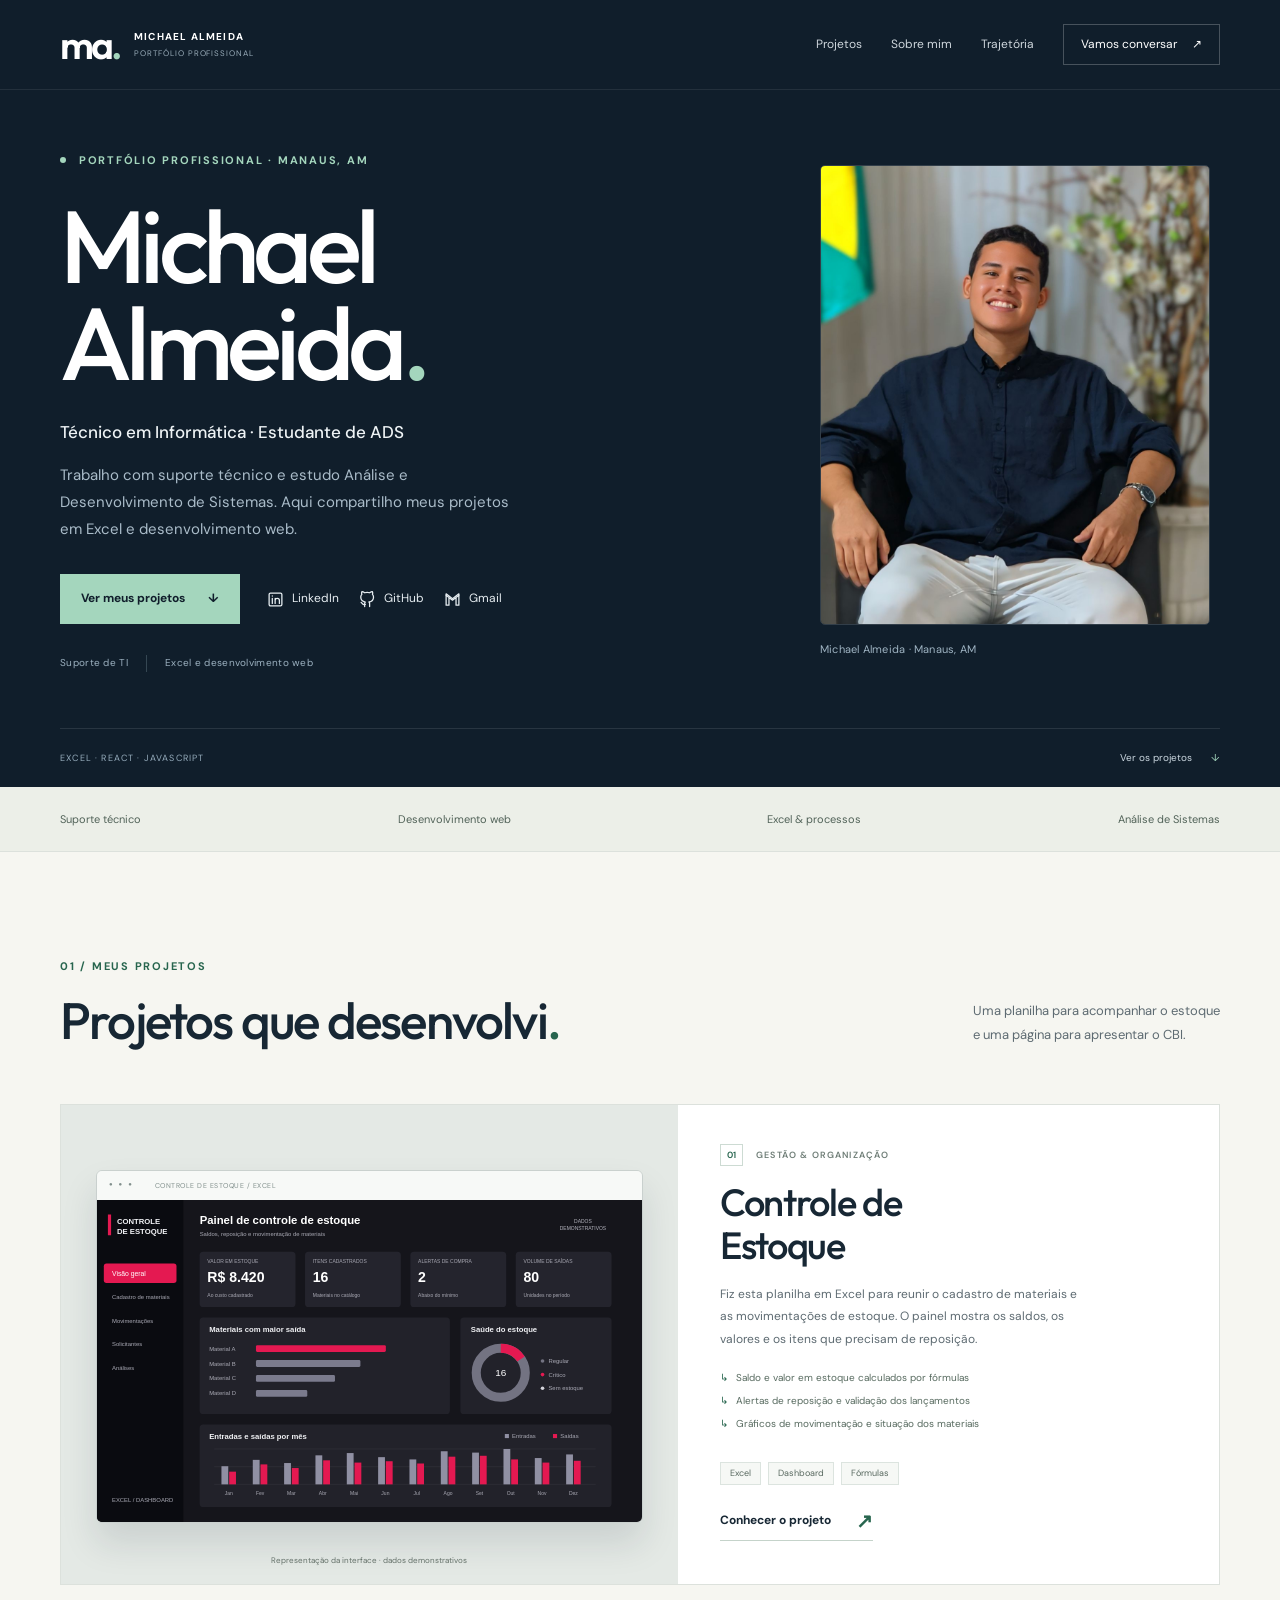
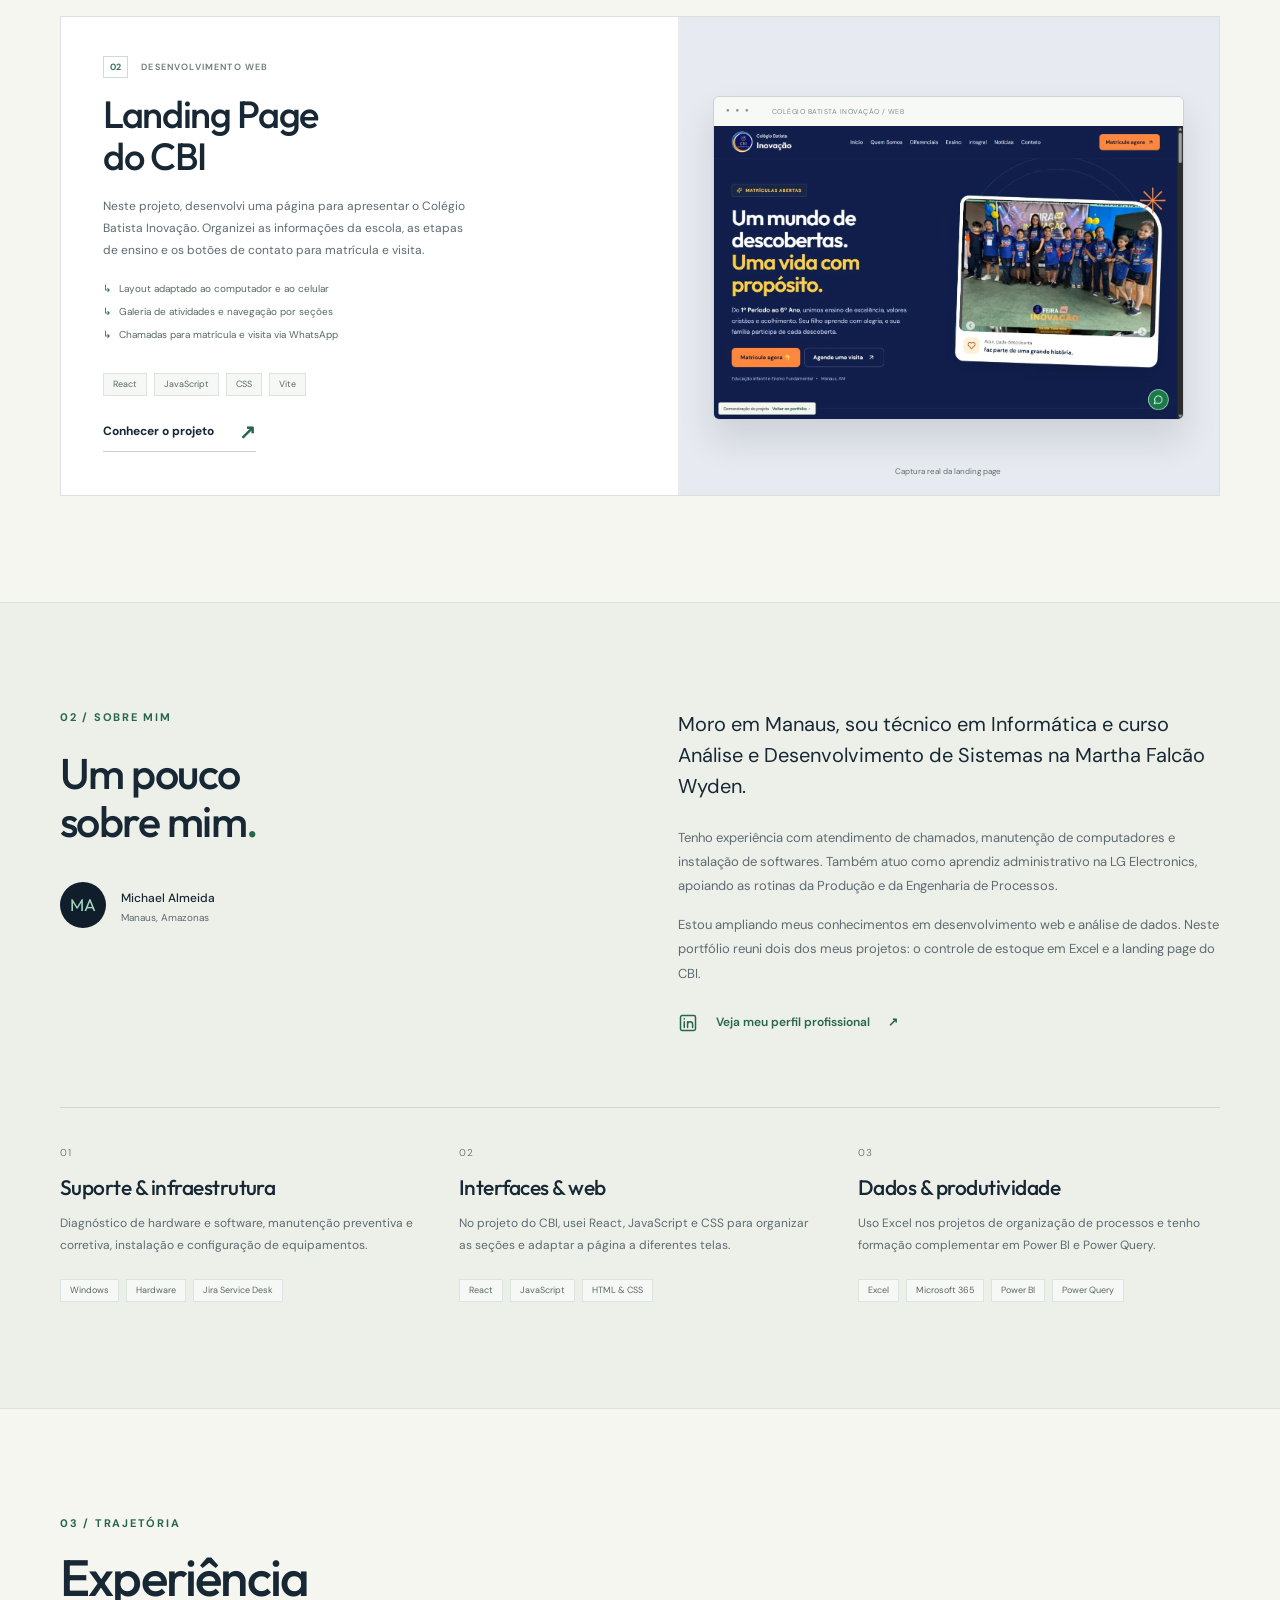
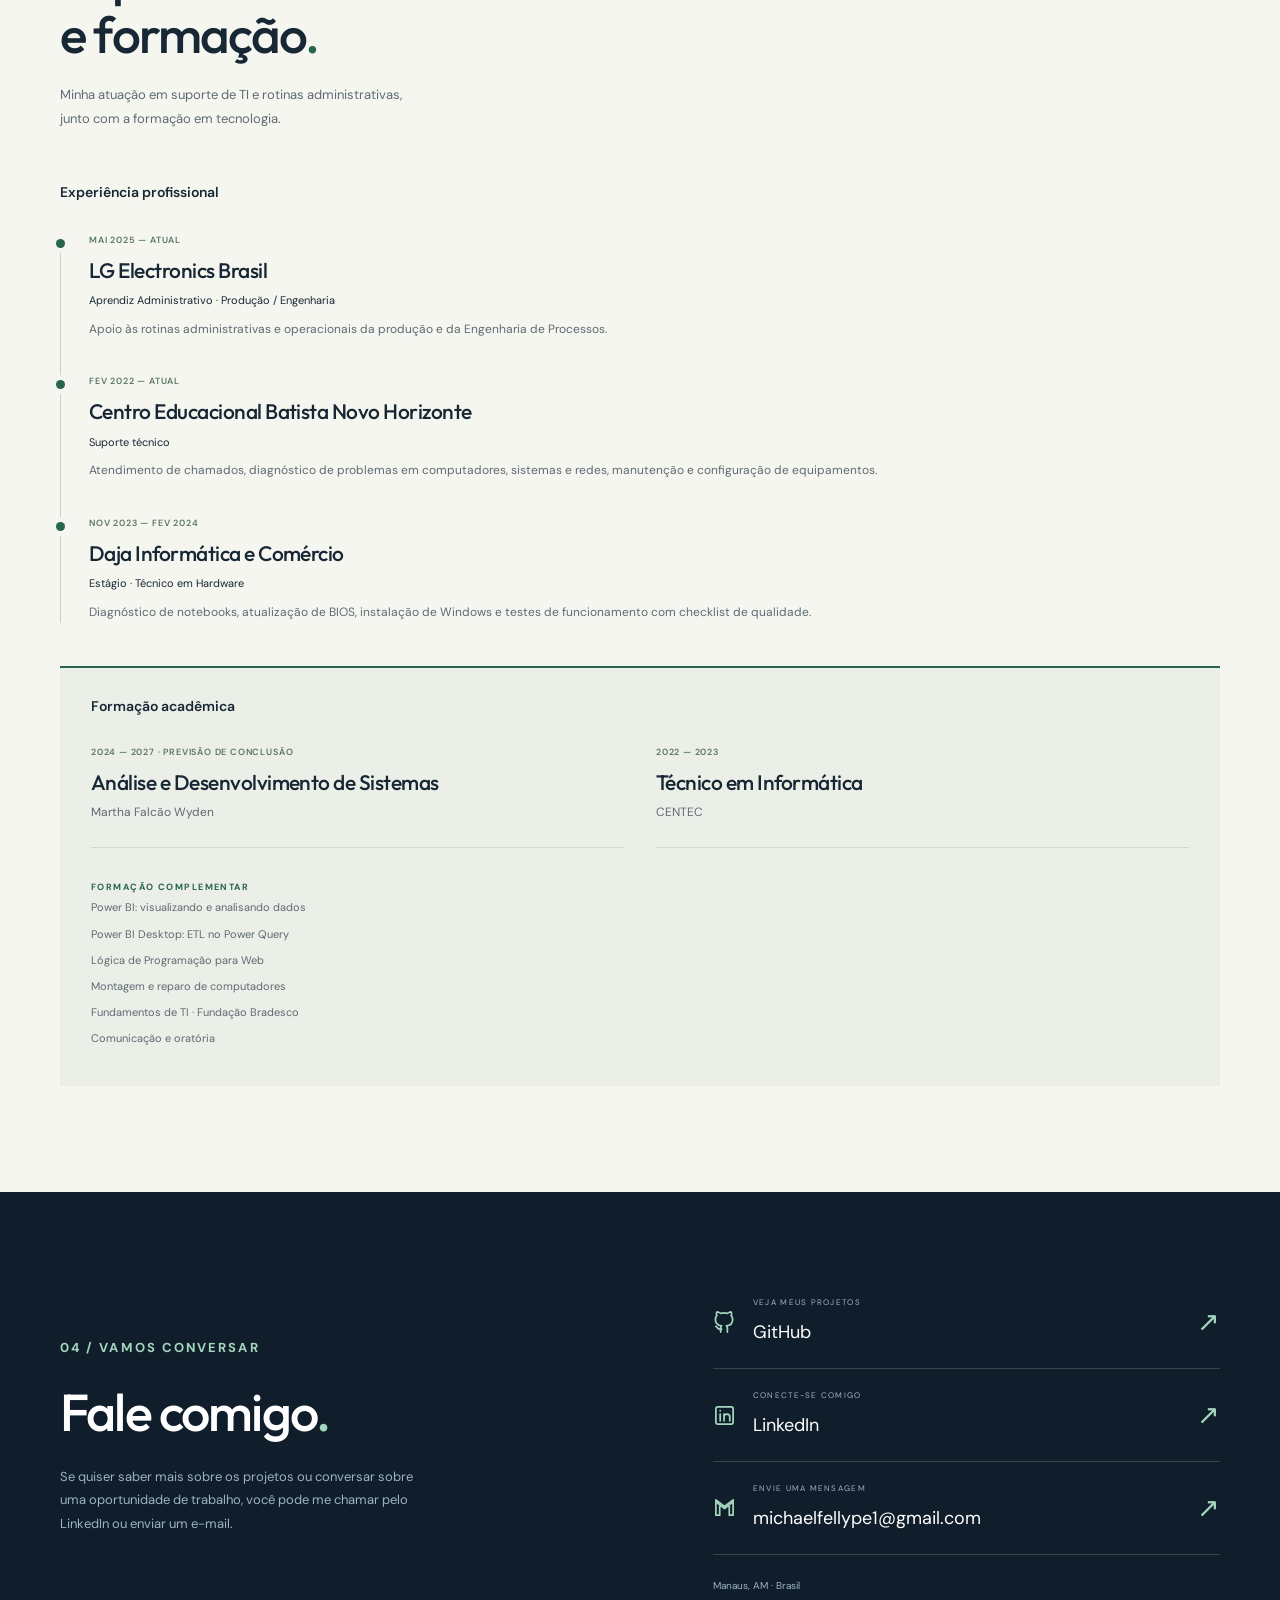
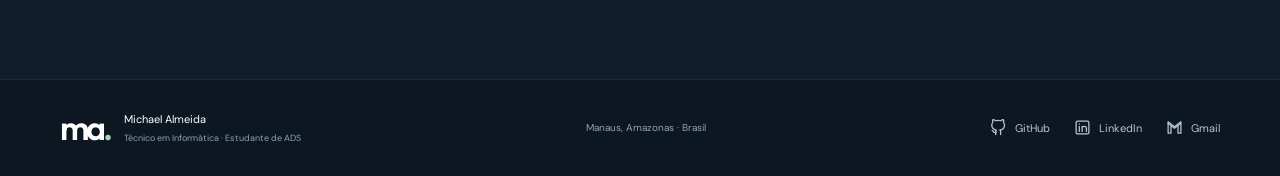
==== commit 52256627: "Organizar trajetória, adicionar ícones sociais e remover asteriscos" ====
--- a/index.html
+++ b/index.html
@@ -2,7 +2,7 @@
 <html lang="pt-BR"><head><meta charset="utf-8"><meta name="viewport" content="width=device-width,initial-scale=1">
 <title>Michael Almeida | Suporte de TI & Projetos</title><meta name="description" content="Conheça Michael Almeida: técnico de informática e estudante de ADS em Manaus. Projetos de controle de estoque em Excel e desenvolvimento web.">
 <meta name="theme-color" content="#101e2b"><meta property="og:type" content="website"><meta property="og:locale" content="pt_BR"><meta property="og:title" content="Michael Almeida | Suporte de TI & Projetos"><meta property="og:description" content="Conheça Michael Almeida: técnico de informática e estudante de ADS em Manaus. Projetos de controle de estoque em Excel e desenvolvimento web.">
-<link rel="icon" href="assets/favicon.svg" type="image/svg+xml"><link rel="preload" href="assets/fonts/dm-sans.woff2" as="font" type="font/woff2" crossorigin><link rel="stylesheet" href="assets/style.css?v=2"><script src="assets/main.js" defer></script><link rel="canonical" href="https://fellipemec.github.io/Portifolio/"><meta property="og:url" content="https://fellipemec.github.io/Portifolio/"><meta property="og:image" content="https://fellipemec.github.io/Portifolio/assets/social-profile.png"><meta property="og:image:width" content="1265"><meta property="og:image:height" content="791"><meta property="og:image:alt" content="Michael Almeida — portfólio de projetos em Excel e desenvolvimento web"><meta name="twitter:card" content="summary_large_image"><script type="application/ld+json">{"@context": "https://schema.org", "@type": "Person", "name": "Michael Almeida", "url": "https://fellipemec.github.io/Portifolio/", "jobTitle": "Técnico em Informática", "image": "https://fellipemec.github.io/Portifolio/assets/michael-almeida.jpeg", "sameAs": ["https://www.linkedin.com/in/michael-almeida2/", "https://github.com/Fellipemec"]}</script></head><body>
+<link rel="icon" href="assets/favicon.svg" type="image/svg+xml"><link rel="preload" href="assets/fonts/dm-sans.woff2" as="font" type="font/woff2" crossorigin><link rel="stylesheet" href="assets/style.css?v=3"><script src="assets/main.js" defer></script><link rel="canonical" href="https://fellipemec.github.io/Portifolio/"><meta property="og:url" content="https://fellipemec.github.io/Portifolio/"><meta property="og:image" content="https://fellipemec.github.io/Portifolio/assets/social-profile.png"><meta property="og:image:width" content="1265"><meta property="og:image:height" content="791"><meta property="og:image:alt" content="Michael Almeida — portfólio de projetos em Excel e desenvolvimento web"><meta name="twitter:card" content="summary_large_image"><script type="application/ld+json">{"@context": "https://schema.org", "@type": "Person", "name": "Michael Almeida", "url": "https://fellipemec.github.io/Portifolio/", "jobTitle": "Técnico em Informática", "image": "https://fellipemec.github.io/Portifolio/assets/michael-almeida.jpeg", "sameAs": ["https://www.linkedin.com/in/michael-almeida2/", "https://github.com/Fellipemec"]}</script></head><body>
 <a class="skip-link" href="#conteudo">Pular para o conteúdo</a><header class="site-header"><div class="container header-inner">
 <a class="brand" href="index.html" aria-label="Michael Almeida — início"><span class="monogram">ma<span>.</span></span><span class="brand-caption">MICHAEL ALMEIDA<br><small>PORTFÓLIO PROFISSIONAL</small></span></a>
 <button class="menu-toggle" aria-label="Abrir menu" aria-controls="navigation" aria-expanded="false"><span></span><span></span></button>
@@ -12,19 +12,19 @@
 <div class="hero-copy"><p class="eyebrow light"><span class="status-dot"></span> PORTFÓLIO PROFISSIONAL · MANAUS, AM</p>
 <h1>Michael<br>Almeida<span>.</span></h1><p class="hero-role">Técnico em Informática · Estudante de ADS</p>
 <p class="hero-description">Trabalho com suporte técnico e estudo Análise e Desenvolvimento de Sistemas. Aqui compartilho meus projetos em Excel e desenvolvimento web.</p>
-<div class="hero-actions"><a class="button primary" href="#projetos">Ver meus projetos <span aria-hidden="true">↓</span></a><a class="hero-link" href="https://www.linkedin.com/in/michael-almeida2/" target="_blank" rel="noopener noreferrer">Meu LinkedIn <span aria-hidden="true">↗</span></a></div>
+<div class="hero-actions"><a class="button primary" href="#projetos">Ver meus projetos <span aria-hidden="true">↓</span></a><div class="hero-socials"><a class="hero-link" href="https://www.linkedin.com/in/michael-almeida2/" target="_blank" rel="noopener noreferrer"><svg class="social-icon" xmlns="http://www.w3.org/2000/svg" viewBox="0 0 24 24" fill="none" stroke="currentColor" stroke-width="1.8" stroke-linecap="round" stroke-linejoin="round" aria-hidden="true" focusable="false"><rect x="3" y="3" width="18" height="18" rx="2"/><path d="M7.5 10.5v7M7.5 7v.1M11.5 17.5v-7m0 3a3 3 0 0 1 6 0v4"/></svg>LinkedIn</a><a class="hero-link" href="https://github.com/Fellipemec" target="_blank" rel="noopener noreferrer"><svg class="social-icon" xmlns="http://www.w3.org/2000/svg" viewBox="0 0 24 24" fill="none" stroke="currentColor" stroke-width="1.8" stroke-linecap="round" stroke-linejoin="round" aria-hidden="true" focusable="false"><path d="M9 19c-4.3 1.4-4.3-2.5-6-3m12 6v-3.87a3.37 3.37 0 0 0-.94-2.61c3.14-.35 6.44-1.54 6.44-7A5.44 5.44 0 0 0 19 4.77 5.07 5.07 0 0 0 18.91 1S17.73.65 15 2.48a13.38 13.38 0 0 0-7 0C5.27.65 4.09 1 4.09 1A5.07 5.07 0 0 0 4 4.77a5.44 5.44 0 0 0-1.5 3.78c0 5.42 3.3 6.61 6.44 7A3.37 3.37 0 0 0 8 18.13V22"/></svg>GitHub</a><a class="hero-link" href="mailto:michaelfellype1@gmail.com"><svg class="social-icon" xmlns="http://www.w3.org/2000/svg" viewBox="0 0 24 24" fill="none" stroke="currentColor" stroke-width="1.8" stroke-linecap="round" stroke-linejoin="round" aria-hidden="true" focusable="false"><path d="M3 6l9 7 9-7M3 6v14h4V9M21 6v14h-4V9"/><path d="M3 6V4l9 7 9-7v2"/></svg>Gmail</a></div></div>
 <div class="hero-meta"><span>Suporte de TI</span><span>Excel e desenvolvimento web</span></div></div>
 <figure class="profile-photo"><img src="assets/michael-almeida.jpeg" width="1382" height="1283" alt="Foto de Michael Almeida" fetchpriority="high"><figcaption>Michael Almeida · Manaus, AM</figcaption></figure></div>
 <div class="container hero-bottom"><span>EXCEL · REACT · JAVASCRIPT</span><a href="#projetos">Ver os projetos <span aria-hidden="true">↓</span></a></div></section>
-<div class="expertise-strip"><div class="container"><span>Suporte técnico</span><i aria-hidden="true">✳</i><span>Desenvolvimento web</span><i aria-hidden="true">✳</i><span>Excel & processos</span><i aria-hidden="true">✳</i><span>Análise de Sistemas</span></div></div>
+<div class="expertise-strip"><div class="container"><span>Suporte técnico</span><span>Desenvolvimento web</span><span>Excel & processos</span><span>Análise de Sistemas</span></div></div>
 <section class="section projects" id="projetos"><div class="container"><div class="section-heading"><div><p class="eyebrow">01 / MEUS PROJETOS</p><h2>Projetos que desenvolvi<span>.</span></h2></div><p>Uma planilha para acompanhar o estoque<br>e uma página para apresentar o CBI.</p></div>
 <article class="project-card"><a class="project-image stock-stage" href="projeto-estoque.html" aria-label="Ver projeto Controle de Estoque"><div class="project-browser"><div class="browser-top"><span aria-hidden="true">● ● ●</span><span>CONTROLE DE ESTOQUE / EXCEL</span></div><img src="assets/estoque-preview.svg" width="1200" height="710" loading="lazy" alt="Representação da interface do controle de estoque em Excel"></div><span class="image-caption">Representação da interface · dados demonstrativos</span></a>
 <div class="project-copy"><div class="project-kicker"><span>01</span> GESTÃO & ORGANIZAÇÃO</div><h3>Controle de<br>Estoque</h3><p>Fiz esta planilha em Excel para reunir o cadastro de materiais e as movimentações de estoque. O painel mostra os saldos, os valores e os itens que precisam de reposição.</p><ul class="feature-list"><li>Saldo e valor em estoque calculados por fórmulas</li><li>Alertas de reposição e validação dos lançamentos</li><li>Gráficos de movimentação e situação dos materiais</li></ul><div class="tags"><span>Excel</span><span>Dashboard</span><span>Fórmulas</span></div><a class="project-link" href="projeto-estoque.html">Conhecer o projeto <span aria-hidden="true">↗</span></a></div></article>
 <article class="project-card reverse"><a class="project-image school-stage" href="projeto-cbi.html" aria-label="Ver projeto Landing Page do CBI"><div class="project-browser"><div class="browser-top"><span aria-hidden="true">● ● ●</span><span>COLÉGIO BATISTA INOVAÇÃO / WEB</span></div><img src="assets/cbi-preview.webp" width="1265" height="712" loading="lazy" alt="Captura real da landing page do Colégio Batista Inovação"></div><span class="image-caption">Captura real da landing page</span></a>
 <div class="project-copy"><div class="project-kicker"><span>02</span> DESENVOLVIMENTO WEB</div><h3>Landing Page<br>do CBI</h3><p>Neste projeto, desenvolvi uma página para apresentar o Colégio Batista Inovação. Organizei as informações da escola, as etapas de ensino e os botões de contato para matrícula e visita.</p><ul class="feature-list"><li>Layout adaptado ao computador e ao celular</li><li>Galeria de atividades e navegação por seções</li><li>Chamadas para matrícula e visita via WhatsApp</li></ul><div class="tags"><span>React</span><span>JavaScript</span><span>CSS</span><span>Vite</span></div><a class="project-link" href="projeto-cbi.html">Conhecer o projeto <span aria-hidden="true">↗</span></a></div></article>
 </div></section>
-<section class="section about" id="sobre"><div class="container about-grid"><div><p class="eyebrow">02 / SOBRE MIM</p><h2>Um pouco<br>sobre mim<span>.</span></h2><div class="about-signature"><span class="signature-avatar">MA</span><span><strong>Michael Almeida</strong><small>Manaus, Amazonas</small></span></div></div><div class="about-copy"><p class="lead">Moro em Manaus, sou técnico em Informática e curso Análise e Desenvolvimento de Sistemas na Martha Falcão Wyden.</p><p>Tenho experiência com atendimento de chamados, manutenção de computadores e instalação de softwares. Também atuo como aprendiz administrativo na LG Electronics, apoiando as rotinas da Produção e da Engenharia de Processos.</p><p>Estou ampliando meus conhecimentos em desenvolvimento web e análise de dados. Neste portfólio reuni dois dos meus projetos: o controle de estoque em Excel e a landing page do CBI.</p><a class="text-link" href="https://www.linkedin.com/in/michael-almeida2/" target="_blank" rel="noopener noreferrer">Veja meu perfil profissional <span aria-hidden="true">↗</span></a></div></div>
+<section class="section about" id="sobre"><div class="container about-grid"><div><p class="eyebrow">02 / SOBRE MIM</p><h2>Um pouco<br>sobre mim<span>.</span></h2><div class="about-signature"><span class="signature-avatar">MA</span><span><strong>Michael Almeida</strong><small>Manaus, Amazonas</small></span></div></div><div class="about-copy"><p class="lead">Moro em Manaus, sou técnico em Informática e curso Análise e Desenvolvimento de Sistemas na Martha Falcão Wyden.</p><p>Tenho experiência com atendimento de chamados, manutenção de computadores e instalação de softwares. Também atuo como aprendiz administrativo na LG Electronics, apoiando as rotinas da Produção e da Engenharia de Processos.</p><p>Estou ampliando meus conhecimentos em desenvolvimento web e análise de dados. Neste portfólio reuni dois dos meus projetos: o controle de estoque em Excel e a landing page do CBI.</p><a class="text-link" href="https://www.linkedin.com/in/michael-almeida2/" target="_blank" rel="noopener noreferrer"><svg class="social-icon" xmlns="http://www.w3.org/2000/svg" viewBox="0 0 24 24" fill="none" stroke="currentColor" stroke-width="1.8" stroke-linecap="round" stroke-linejoin="round" aria-hidden="true" focusable="false"><rect x="3" y="3" width="18" height="18" rx="2"/><path d="M7.5 10.5v7M7.5 7v.1M11.5 17.5v-7m0 3a3 3 0 0 1 6 0v4"/></svg>Veja meu perfil profissional <span aria-hidden="true">↗</span></a></div></div>
 <div class="container skills-grid"><div class="skill-column"><span class="skill-number">01</span><h3>Suporte & infraestrutura</h3><p>Diagnóstico de hardware e software, manutenção preventiva e corretiva, instalação e configuração de equipamentos.</p><div class="tags"><span>Windows</span><span>Hardware</span><span>Jira Service Desk</span></div></div><div class="skill-column"><span class="skill-number">02</span><h3>Interfaces & web</h3><p>No projeto do CBI, usei React, JavaScript e CSS para organizar as seções e adaptar a página a diferentes telas.</p><div class="tags"><span>React</span><span>JavaScript</span><span>HTML & CSS</span></div></div><div class="skill-column"><span class="skill-number">03</span><h3>Dados & produtividade</h3><p>Uso Excel nos projetos de organização de processos e tenho formação complementar em Power BI e Power Query.</p><div class="tags"><span>Excel</span><span>Microsoft 365</span><span>Power BI</span><span>Power Query</span></div></div></div></section>
-<section class="section career" id="trajetoria"><div class="container"><div class="section-heading"><div><p class="eyebrow">03 / TRAJETÓRIA</p><h2>Experiência<br>e formação<span>.</span></h2></div><p>Minha atuação em suporte de TI e rotinas administrativas,<br>junto com a formação em tecnologia.</p></div><div class="career-grid"><div><h3 class="column-title">Experiência profissional</h3><ol class="timeline"><li><span class="timeline-date">MAI 2025 — ATUAL</span><h4>LG Electronics Brasil</h4><p class="timeline-role">Aprendiz Administrativo · Produção / Engenharia</p><p>Apoio às rotinas administrativas e operacionais da produção e da Engenharia de Processos.</p></li><li><span class="timeline-date">FEV 2022 — ATUAL</span><h4>Centro Educacional Batista Novo Horizonte</h4><p class="timeline-role">Suporte técnico</p><p>Atendimento de chamados, diagnóstico de problemas em computadores, sistemas e redes, manutenção e configuração de equipamentos.</p></li><li><span class="timeline-date">NOV 2023 — FEV 2024</span><h4>Daja Informática e Comércio</h4><p class="timeline-role">Estágio · Técnico em Hardware</p><p>Diagnóstico de notebooks, atualização de BIOS, instalação de Windows e testes de funcionamento com checklist de qualidade.</p></li></ol></div><div class="education-panel"><h3 class="column-title">Formação & desenvolvimento</h3><div class="education-item"><span class="timeline-date">2024 — 2027 · PREVISÃO DE CONCLUSÃO</span><h4>Análise e Desenvolvimento de Sistemas</h4><p>Martha Falcão Wyden</p></div><div class="education-item"><span class="timeline-date">2022 — 2023</span><h4>Técnico em Informática</h4><p>CENTEC</p></div><div class="learning"><span class="eyebrow">FORMAÇÃO COMPLEMENTAR</span><ul><li>Power BI: visualizando e analisando dados</li><li>Power BI Desktop: ETL no Power Query</li><li>Lógica de Programação para Web</li><li>Montagem e reparo de computadores</li><li>Fundamentos de TI · Fundação Bradesco</li><li>Comunicação e oratória</li></ul></div></div></div></div></section>
-<section class="contact" id="contato"><div class="container contact-grid"><div><p class="eyebrow light">04 / VAMOS CONVERSAR</p><h2>Fale comigo<span>.</span></h2><p>Se quiser saber mais sobre os projetos ou conversar sobre uma oportunidade de trabalho, você pode me chamar pelo LinkedIn ou enviar um e-mail.</p></div><div class="contact-links"><a href="https://www.linkedin.com/in/michael-almeida2/" target="_blank" rel="noopener noreferrer"><span><small>CONECTE-SE COMIGO</small>LinkedIn</span><span aria-hidden="true">↗</span></a><a href="mailto:michaelfellype1@gmail.com"><span><small>ENVIE UMA MENSAGEM</small>michaelfellype1@gmail.com</span><span aria-hidden="true">↗</span></a><p>Manaus, AM · Brasil</p></div></div></section></main>
-<footer class="site-footer"><div class="container footer-inner"><a class="brand" href="index.html"><span class="monogram">ma<span>.</span></span><span>Michael Almeida<small>Técnico em Informática · Estudante de ADS</small></span></a><p>Manaus, Amazonas · Brasil</p><a href="https://github.com/Fellipemec" target="_blank" rel="noopener noreferrer">GitHub ↗</a><a href="https://www.linkedin.com/in/michael-almeida2/" target="_blank" rel="noopener noreferrer">LinkedIn <span aria-hidden="true">↗</span></a></div></footer></body></html>+<section class="section career" id="trajetoria"><div class="container"><div class="section-heading"><div><p class="eyebrow">03 / TRAJETÓRIA</p><h2>Experiência<br>e formação<span>.</span></h2></div><p>Minha atuação em suporte de TI e rotinas administrativas,<br>junto com a formação em tecnologia.</p></div><div class="career-grid"><div><h3 class="column-title">Experiência profissional</h3><ol class="timeline"><li><span class="timeline-date">MAI 2025 — ATUAL</span><h4>LG Electronics Brasil</h4><p class="timeline-role">Aprendiz Administrativo · Produção / Engenharia</p><p>Apoio às rotinas administrativas e operacionais da produção e da Engenharia de Processos.</p></li><li><span class="timeline-date">FEV 2022 — ATUAL</span><h4>Centro Educacional Batista Novo Horizonte</h4><p class="timeline-role">Suporte técnico</p><p>Atendimento de chamados, diagnóstico de problemas em computadores, sistemas e redes, manutenção e configuração de equipamentos.</p></li><li><span class="timeline-date">NOV 2023 — FEV 2024</span><h4>Daja Informática e Comércio</h4><p class="timeline-role">Estágio · Técnico em Hardware</p><p>Diagnóstico de notebooks, atualização de BIOS, instalação de Windows e testes de funcionamento com checklist de qualidade.</p></li></ol></div><div class="education-panel"><h3 class="column-title">Formação acadêmica</h3><div class="education-courses"><div class="education-item"><span class="timeline-date">2024 — 2027 · PREVISÃO DE CONCLUSÃO</span><h4>Análise e Desenvolvimento de Sistemas</h4><p>Martha Falcão Wyden</p></div><div class="education-item"><span class="timeline-date">2022 — 2023</span><h4>Técnico em Informática</h4><p>CENTEC</p></div></div><div class="learning"><span class="eyebrow">FORMAÇÃO COMPLEMENTAR</span><ul><li>Power BI: visualizando e analisando dados</li><li>Power BI Desktop: ETL no Power Query</li><li>Lógica de Programação para Web</li><li>Montagem e reparo de computadores</li><li>Fundamentos de TI · Fundação Bradesco</li><li>Comunicação e oratória</li></ul></div></div></div></div></section>
+<section class="contact" id="contato"><div class="container contact-grid"><div><p class="eyebrow light">04 / VAMOS CONVERSAR</p><h2>Fale comigo<span>.</span></h2><p>Se quiser saber mais sobre os projetos ou conversar sobre uma oportunidade de trabalho, você pode me chamar pelo LinkedIn ou enviar um e-mail.</p></div><div class="contact-links"><a href="https://github.com/Fellipemec" target="_blank" rel="noopener noreferrer"><span class="contact-service"><svg class="social-icon" xmlns="http://www.w3.org/2000/svg" viewBox="0 0 24 24" fill="none" stroke="currentColor" stroke-width="1.8" stroke-linecap="round" stroke-linejoin="round" aria-hidden="true" focusable="false"><path d="M9 19c-4.3 1.4-4.3-2.5-6-3m12 6v-3.87a3.37 3.37 0 0 0-.94-2.61c3.14-.35 6.44-1.54 6.44-7A5.44 5.44 0 0 0 19 4.77 5.07 5.07 0 0 0 18.91 1S17.73.65 15 2.48a13.38 13.38 0 0 0-7 0C5.27.65 4.09 1 4.09 1A5.07 5.07 0 0 0 4 4.77a5.44 5.44 0 0 0-1.5 3.78c0 5.42 3.3 6.61 6.44 7A3.37 3.37 0 0 0 8 18.13V22"/></svg><span class="contact-info"><small>VEJA MEUS PROJETOS</small><span class="contact-title">GitHub</span></span></span><span aria-hidden="true">↗</span></a><a href="https://www.linkedin.com/in/michael-almeida2/" target="_blank" rel="noopener noreferrer"><span class="contact-service"><svg class="social-icon" xmlns="http://www.w3.org/2000/svg" viewBox="0 0 24 24" fill="none" stroke="currentColor" stroke-width="1.8" stroke-linecap="round" stroke-linejoin="round" aria-hidden="true" focusable="false"><rect x="3" y="3" width="18" height="18" rx="2"/><path d="M7.5 10.5v7M7.5 7v.1M11.5 17.5v-7m0 3a3 3 0 0 1 6 0v4"/></svg><span class="contact-info"><small>CONECTE-SE COMIGO</small><span class="contact-title">LinkedIn</span></span></span><span aria-hidden="true">↗</span></a><a href="mailto:michaelfellype1@gmail.com"><span class="contact-service"><svg class="social-icon" xmlns="http://www.w3.org/2000/svg" viewBox="0 0 24 24" fill="none" stroke="currentColor" stroke-width="1.8" stroke-linecap="round" stroke-linejoin="round" aria-hidden="true" focusable="false"><path d="M3 6l9 7 9-7M3 6v14h4V9M21 6v14h-4V9"/><path d="M3 6V4l9 7 9-7v2"/></svg><span class="contact-info"><small>ENVIE UMA MENSAGEM</small><span class="contact-title">michaelfellype1@gmail.com</span></span></span><span aria-hidden="true">↗</span></a><p>Manaus, AM · Brasil</p></div></div></section></main>
+<footer class="site-footer"><div class="container footer-inner"><a class="brand" href="index.html"><span class="monogram">ma<span>.</span></span><span>Michael Almeida<small>Técnico em Informática · Estudante de ADS</small></span></a><p>Manaus, Amazonas · Brasil</p><nav class="footer-socials" aria-label="Redes sociais e e-mail"><a href="https://github.com/Fellipemec" target="_blank" rel="noopener noreferrer"><svg class="social-icon" xmlns="http://www.w3.org/2000/svg" viewBox="0 0 24 24" fill="none" stroke="currentColor" stroke-width="1.8" stroke-linecap="round" stroke-linejoin="round" aria-hidden="true" focusable="false"><path d="M9 19c-4.3 1.4-4.3-2.5-6-3m12 6v-3.87a3.37 3.37 0 0 0-.94-2.61c3.14-.35 6.44-1.54 6.44-7A5.44 5.44 0 0 0 19 4.77 5.07 5.07 0 0 0 18.91 1S17.73.65 15 2.48a13.38 13.38 0 0 0-7 0C5.27.65 4.09 1 4.09 1A5.07 5.07 0 0 0 4 4.77a5.44 5.44 0 0 0-1.5 3.78c0 5.42 3.3 6.61 6.44 7A3.37 3.37 0 0 0 8 18.13V22"/></svg><span>GitHub</span></a><a href="https://www.linkedin.com/in/michael-almeida2/" target="_blank" rel="noopener noreferrer"><svg class="social-icon" xmlns="http://www.w3.org/2000/svg" viewBox="0 0 24 24" fill="none" stroke="currentColor" stroke-width="1.8" stroke-linecap="round" stroke-linejoin="round" aria-hidden="true" focusable="false"><rect x="3" y="3" width="18" height="18" rx="2"/><path d="M7.5 10.5v7M7.5 7v.1M11.5 17.5v-7m0 3a3 3 0 0 1 6 0v4"/></svg><span>LinkedIn</span></a><a href="mailto:michaelfellype1@gmail.com"><svg class="social-icon" xmlns="http://www.w3.org/2000/svg" viewBox="0 0 24 24" fill="none" stroke="currentColor" stroke-width="1.8" stroke-linecap="round" stroke-linejoin="round" aria-hidden="true" focusable="false"><path d="M3 6l9 7 9-7M3 6v14h4V9M21 6v14h-4V9"/><path d="M3 6V4l9 7 9-7v2"/></svg><span>Gmail</span></a></nav></div></footer></body></html>
--- a/assets/style.css
+++ b/assets/style.css
@@ -17,3 +17,29 @@
 @media(max-width:1000px){.hero-grid{gap:35px}.profile-photo{margin-right:0}.profile-photo>img{height:420px}.hero h1{font-size:84px}.hero-role{font-size:15px}.hero-description{font-size:14px}.contact h2{font-size:44px}}
 @media(max-width:760px){.hero-grid{padding-top:42px;padding-bottom:34px;gap:35px}.hero h1{font-size:clamp(70px,14vw,96px)}.hero-role{font-size:15px}.profile-photo{width:100%;max-width:400px;margin:0 auto}.profile-photo>img{height:auto;aspect-ratio:1.05;object-fit:cover;object-position:50% 30%}.profile-photo>figcaption{font-size:10px}.contact h2{font-size:40px}.hero-meta{font-size:9px}.hero-description{font-size:14px}.hero-bottom>span{max-width:170px}}
 @media(max-width:370px){.hero h1{font-size:68px}.hero-role{font-size:14px}.hero-meta{font-size:8px}}
+
+/* Clear section order and consistent social links. */
+.career .section-heading{display:block}
+.career .section-heading>p{margin-top:20px}
+.career-grid{grid-template-columns:1fr;gap:43px}
+.career-grid .timeline{max-width:850px}
+.education-panel{width:100%}
+.education-courses{display:grid;grid-template-columns:1fr 1fr;gap:32px}
+.education-courses .education-item{margin-bottom:24px}
+.social-icon{display:inline-block;width:20px;height:20px;flex:0 0 20px;vertical-align:middle}
+.hero-actions{flex-wrap:wrap}
+.hero-socials{display:flex;align-items:center;gap:20px}
+.hero-link{display:inline-flex;align-items:center;gap:8px}
+.hero-link .social-icon{width:17px;height:17px;flex-basis:17px}
+.footer-socials{display:flex;align-items:center;gap:24px;flex-wrap:wrap}
+.footer-socials>a{display:inline-flex;align-items:center;gap:8px;font-size:11px;color:#b4c5d0}
+.footer-socials>a:hover{color:var(--accent)}
+.footer-socials .social-icon{width:17px;height:17px;flex-basis:17px}
+.contact-service{display:flex;gap:17px;align-items:center;min-width:0}
+.contact-service>.social-icon{color:var(--accent);width:23px;height:23px;flex-basis:23px}
+.contact-info{min-width:0}
+.contact-title{overflow-wrap:anywhere}
+.contact-links>a>span:last-child{flex-shrink:0}
+.case-contact .button{gap:12px}
+@media(max-width:760px){.education-courses{grid-template-columns:1fr;gap:0}.career-grid{gap:34px}.hero-socials{gap:21px}.hero-actions{gap:18px 23px}.footer-inner .footer-socials{width:100%;gap:25px}.contact-service{gap:13px}.contact-title{font-size:15px}}
+@media(max-width:370px){.contact-title{font-size:13px}.contact-service{gap:10px}.footer-socials>a{font-size:10px}}
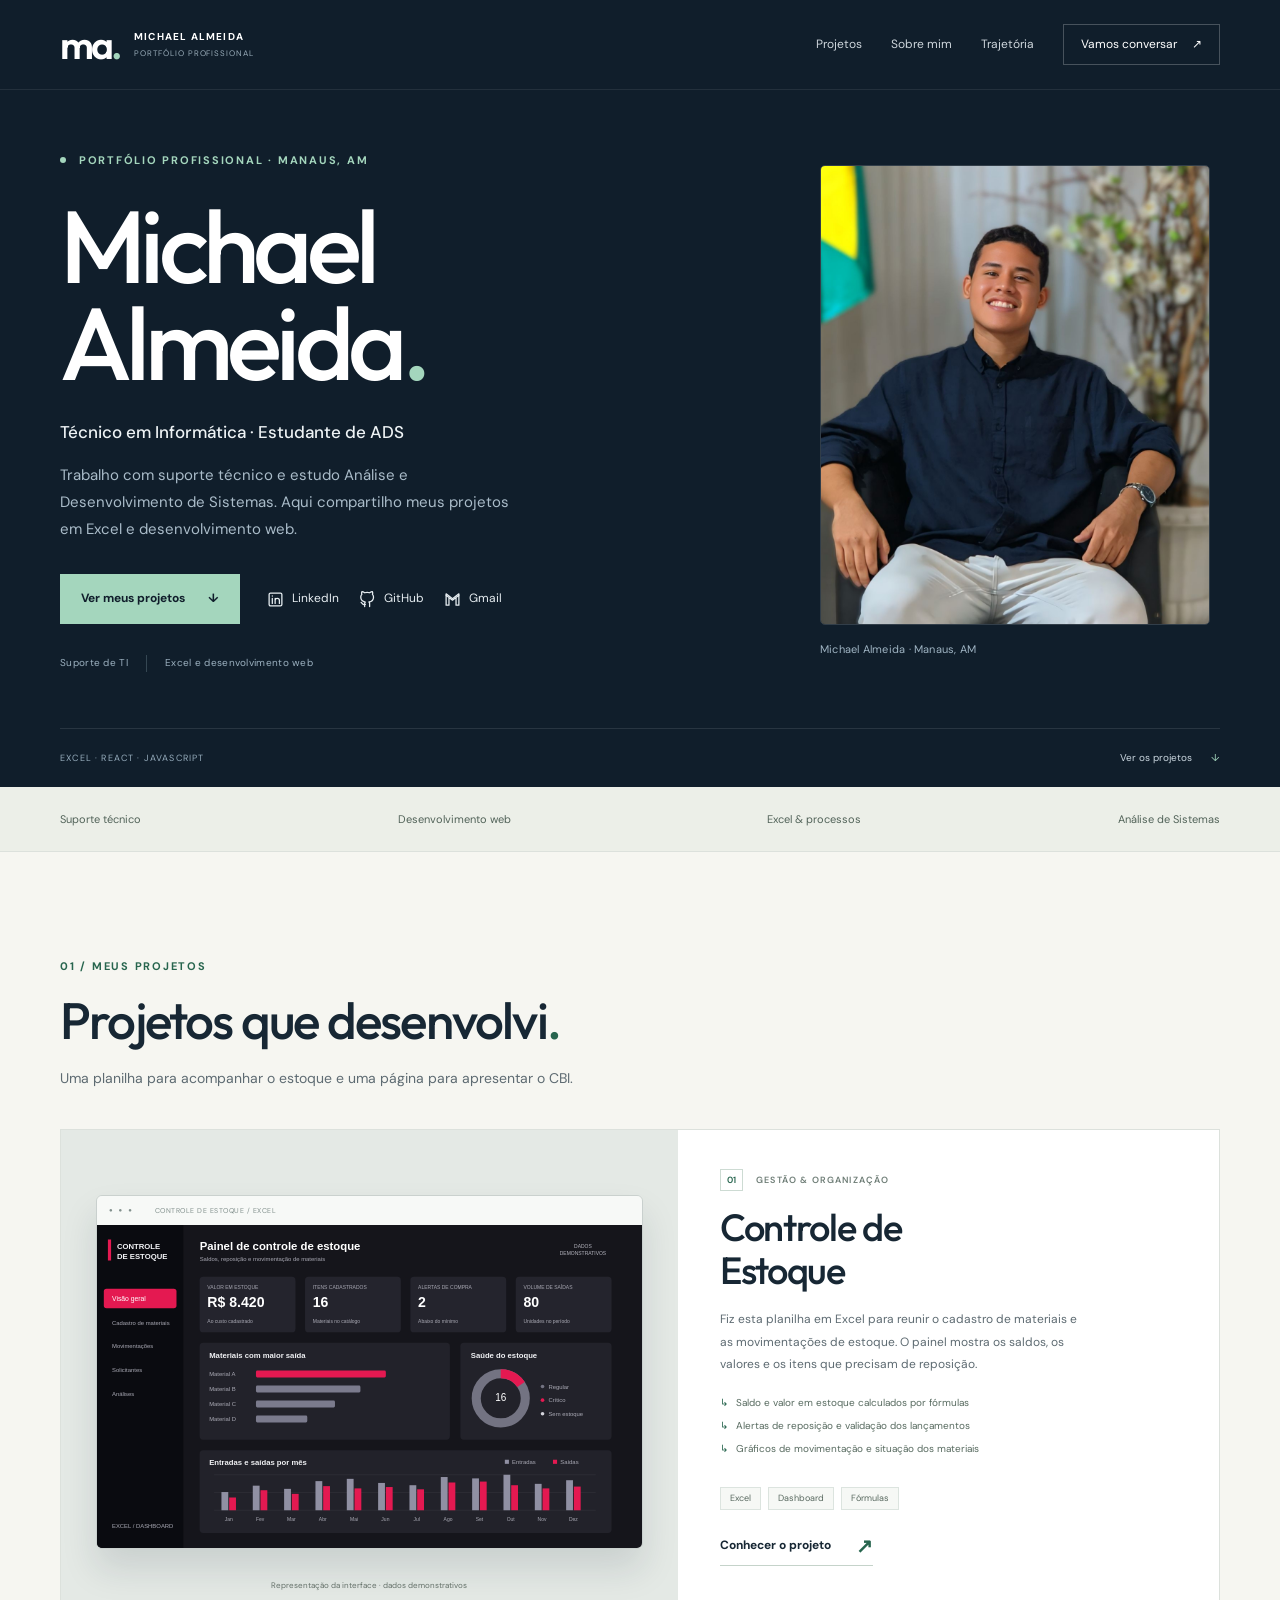
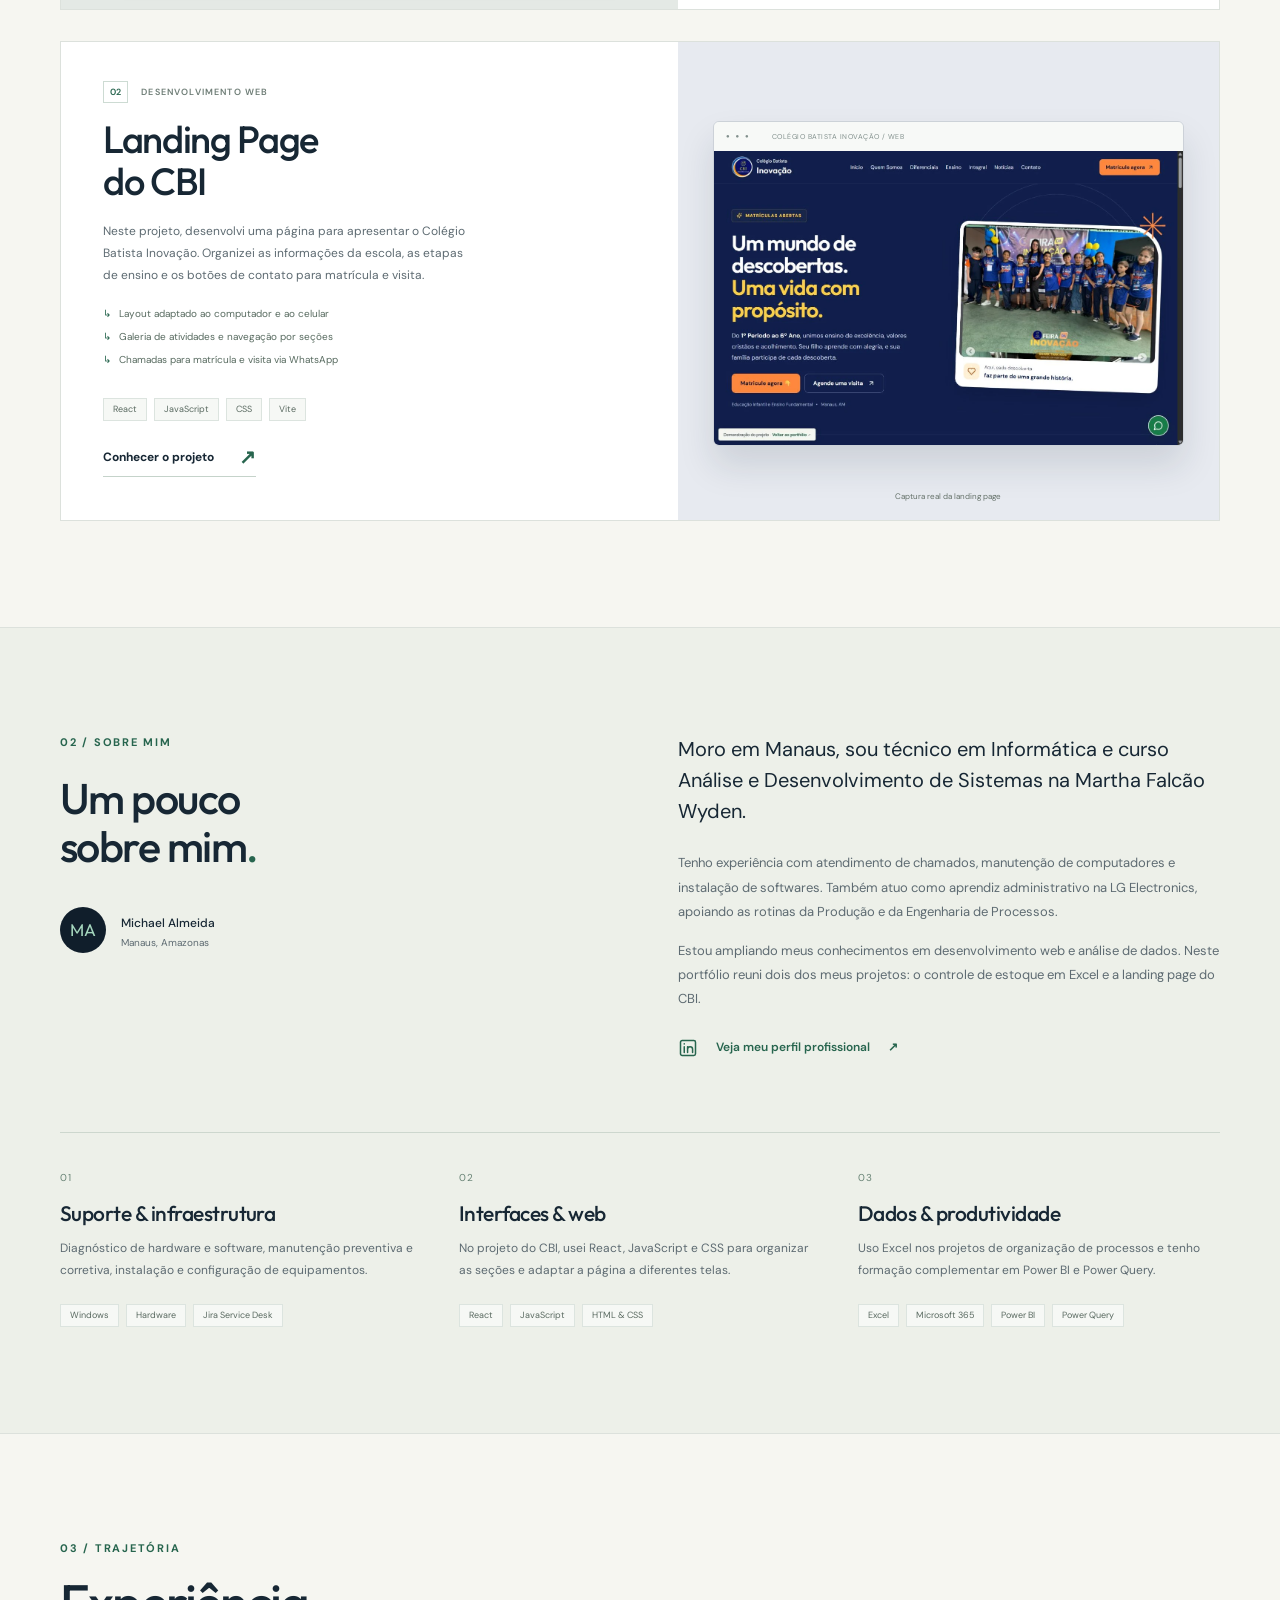
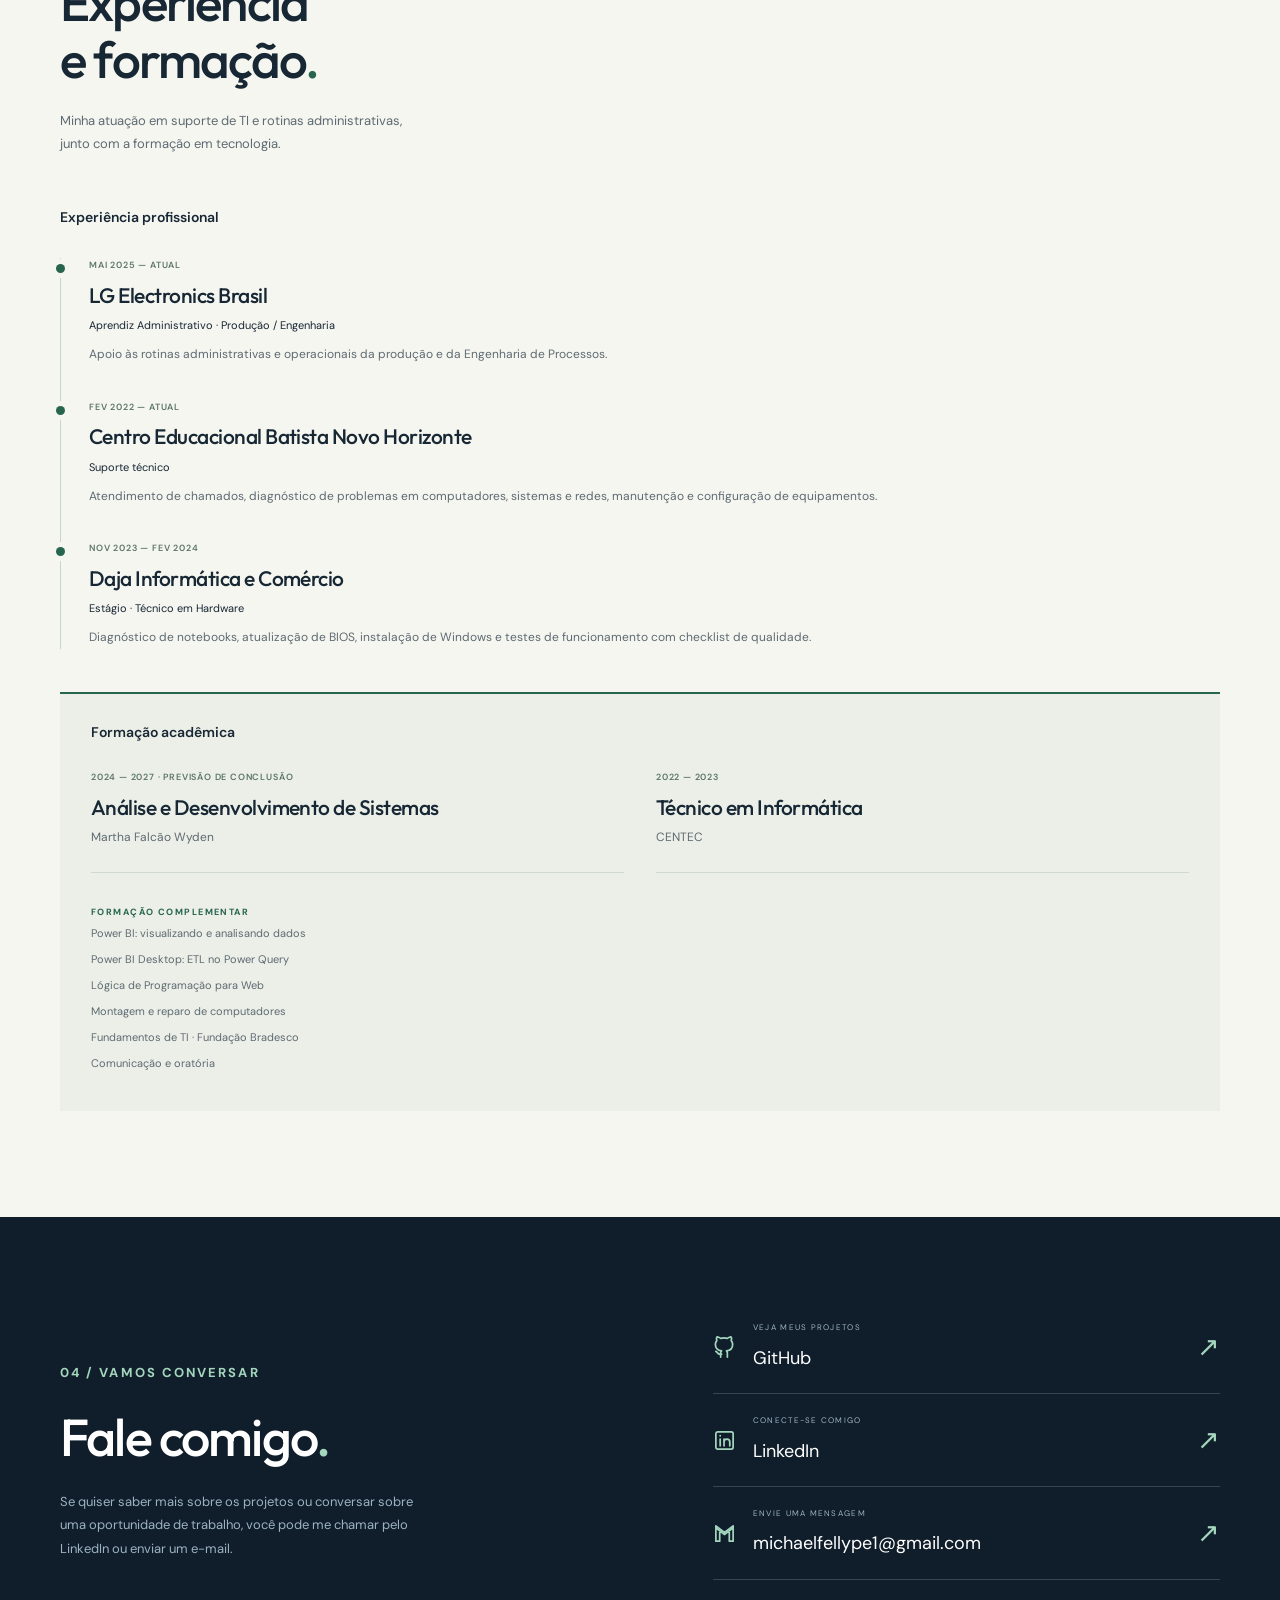
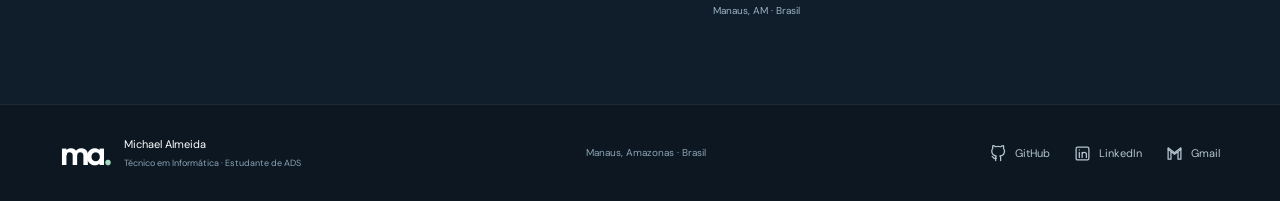
==== commit 29a4d67b: "Alinhar título e descrição da seção de projetos no desktop" ====
--- a/index.html
+++ b/index.html
@@ -2,7 +2,7 @@
 <html lang="pt-BR"><head><meta charset="utf-8"><meta name="viewport" content="width=device-width,initial-scale=1">
 <title>Michael Almeida | Suporte de TI & Projetos</title><meta name="description" content="Conheça Michael Almeida: técnico de informática e estudante de ADS em Manaus. Projetos de controle de estoque em Excel e desenvolvimento web.">
 <meta name="theme-color" content="#101e2b"><meta property="og:type" content="website"><meta property="og:locale" content="pt_BR"><meta property="og:title" content="Michael Almeida | Suporte de TI & Projetos"><meta property="og:description" content="Conheça Michael Almeida: técnico de informática e estudante de ADS em Manaus. Projetos de controle de estoque em Excel e desenvolvimento web.">
-<link rel="icon" href="assets/favicon.svg" type="image/svg+xml"><link rel="preload" href="assets/fonts/dm-sans.woff2" as="font" type="font/woff2" crossorigin><link rel="stylesheet" href="assets/style.css?v=3"><script src="assets/main.js" defer></script><link rel="canonical" href="https://fellipemec.github.io/Portifolio/"><meta property="og:url" content="https://fellipemec.github.io/Portifolio/"><meta property="og:image" content="https://fellipemec.github.io/Portifolio/assets/social-profile.png"><meta property="og:image:width" content="1265"><meta property="og:image:height" content="791"><meta property="og:image:alt" content="Michael Almeida — portfólio de projetos em Excel e desenvolvimento web"><meta name="twitter:card" content="summary_large_image"><script type="application/ld+json">{"@context": "https://schema.org", "@type": "Person", "name": "Michael Almeida", "url": "https://fellipemec.github.io/Portifolio/", "jobTitle": "Técnico em Informática", "image": "https://fellipemec.github.io/Portifolio/assets/michael-almeida.jpeg", "sameAs": ["https://www.linkedin.com/in/michael-almeida2/", "https://github.com/Fellipemec"]}</script></head><body>
+<link rel="icon" href="assets/favicon.svg" type="image/svg+xml"><link rel="preload" href="assets/fonts/dm-sans.woff2" as="font" type="font/woff2" crossorigin><link rel="stylesheet" href="assets/style.css?v=4.1"><script src="assets/main.js" defer></script><link rel="canonical" href="https://fellipemec.github.io/Portifolio/"><meta property="og:url" content="https://fellipemec.github.io/Portifolio/"><meta property="og:image" content="https://fellipemec.github.io/Portifolio/assets/social-profile.png"><meta property="og:image:width" content="1265"><meta property="og:image:height" content="791"><meta property="og:image:alt" content="Michael Almeida — portfólio de projetos em Excel e desenvolvimento web"><meta name="twitter:card" content="summary_large_image"><script type="application/ld+json">{"@context": "https://schema.org", "@type": "Person", "name": "Michael Almeida", "url": "https://fellipemec.github.io/Portifolio/", "jobTitle": "Técnico em Informática", "image": "https://fellipemec.github.io/Portifolio/assets/michael-almeida.jpeg", "sameAs": ["https://www.linkedin.com/in/michael-almeida2/", "https://github.com/Fellipemec"]}</script></head><body>
 <a class="skip-link" href="#conteudo">Pular para o conteúdo</a><header class="site-header"><div class="container header-inner">
 <a class="brand" href="index.html" aria-label="Michael Almeida — início"><span class="monogram">ma<span>.</span></span><span class="brand-caption">MICHAEL ALMEIDA<br><small>PORTFÓLIO PROFISSIONAL</small></span></a>
 <button class="menu-toggle" aria-label="Abrir menu" aria-controls="navigation" aria-expanded="false"><span></span><span></span></button>
@@ -17,7 +17,7 @@
 <figure class="profile-photo"><img src="assets/michael-almeida.jpeg" width="1382" height="1283" alt="Foto de Michael Almeida" fetchpriority="high"><figcaption>Michael Almeida · Manaus, AM</figcaption></figure></div>
 <div class="container hero-bottom"><span>EXCEL · REACT · JAVASCRIPT</span><a href="#projetos">Ver os projetos <span aria-hidden="true">↓</span></a></div></section>
 <div class="expertise-strip"><div class="container"><span>Suporte técnico</span><span>Desenvolvimento web</span><span>Excel & processos</span><span>Análise de Sistemas</span></div></div>
-<section class="section projects" id="projetos"><div class="container"><div class="section-heading"><div><p class="eyebrow">01 / MEUS PROJETOS</p><h2>Projetos que desenvolvi<span>.</span></h2></div><p>Uma planilha para acompanhar o estoque<br>e uma página para apresentar o CBI.</p></div>
+<section class="section projects" id="projetos"><div class="container"><div class="section-heading"><div><p class="eyebrow">01 / MEUS PROJETOS</p><h2>Projetos que desenvolvi<span>.</span></h2></div><p>Uma planilha para acompanhar o estoque e uma página para apresentar o CBI.</p></div>
 <article class="project-card"><a class="project-image stock-stage" href="projeto-estoque.html" aria-label="Ver projeto Controle de Estoque"><div class="project-browser"><div class="browser-top"><span aria-hidden="true">● ● ●</span><span>CONTROLE DE ESTOQUE / EXCEL</span></div><img src="assets/estoque-preview.svg" width="1200" height="710" loading="lazy" alt="Representação da interface do controle de estoque em Excel"></div><span class="image-caption">Representação da interface · dados demonstrativos</span></a>
 <div class="project-copy"><div class="project-kicker"><span>01</span> GESTÃO & ORGANIZAÇÃO</div><h3>Controle de<br>Estoque</h3><p>Fiz esta planilha em Excel para reunir o cadastro de materiais e as movimentações de estoque. O painel mostra os saldos, os valores e os itens que precisam de reposição.</p><ul class="feature-list"><li>Saldo e valor em estoque calculados por fórmulas</li><li>Alertas de reposição e validação dos lançamentos</li><li>Gráficos de movimentação e situação dos materiais</li></ul><div class="tags"><span>Excel</span><span>Dashboard</span><span>Fórmulas</span></div><a class="project-link" href="projeto-estoque.html">Conhecer o projeto <span aria-hidden="true">↗</span></a></div></article>
 <article class="project-card reverse"><a class="project-image school-stage" href="projeto-cbi.html" aria-label="Ver projeto Landing Page do CBI"><div class="project-browser"><div class="browser-top"><span aria-hidden="true">● ● ●</span><span>COLÉGIO BATISTA INOVAÇÃO / WEB</span></div><img src="assets/cbi-preview.webp" width="1265" height="712" loading="lazy" alt="Captura real da landing page do Colégio Batista Inovação"></div><span class="image-caption">Captura real da landing page</span></a>
--- a/assets/style.css
+++ b/assets/style.css
@@ -43,3 +43,9 @@
 .case-contact .button{gap:12px}
 @media(max-width:760px){.education-courses{grid-template-columns:1fr;gap:0}.career-grid{gap:34px}.hero-socials{gap:21px}.hero-actions{gap:18px 23px}.footer-inner .footer-socials{width:100%;gap:25px}.contact-service{gap:13px}.contact-title{font-size:15px}}
 @media(max-width:370px){.contact-title{font-size:13px}.contact-service{gap:10px}.footer-socials>a{font-size:10px}}
+
+/* Group the projects heading and description. */
+.projects .section-heading{display:block;margin-bottom:38px}
+.projects .section-heading>p{margin-top:17px;max-width:580px;font-size:14px;line-height:1.8}
+.projects .project-card:first-of-type{margin-top:0}
+@media(max-width:760px){.projects .section-heading{margin-bottom:29px}.projects .section-heading>p{font-size:13px;margin-top:16px}}
